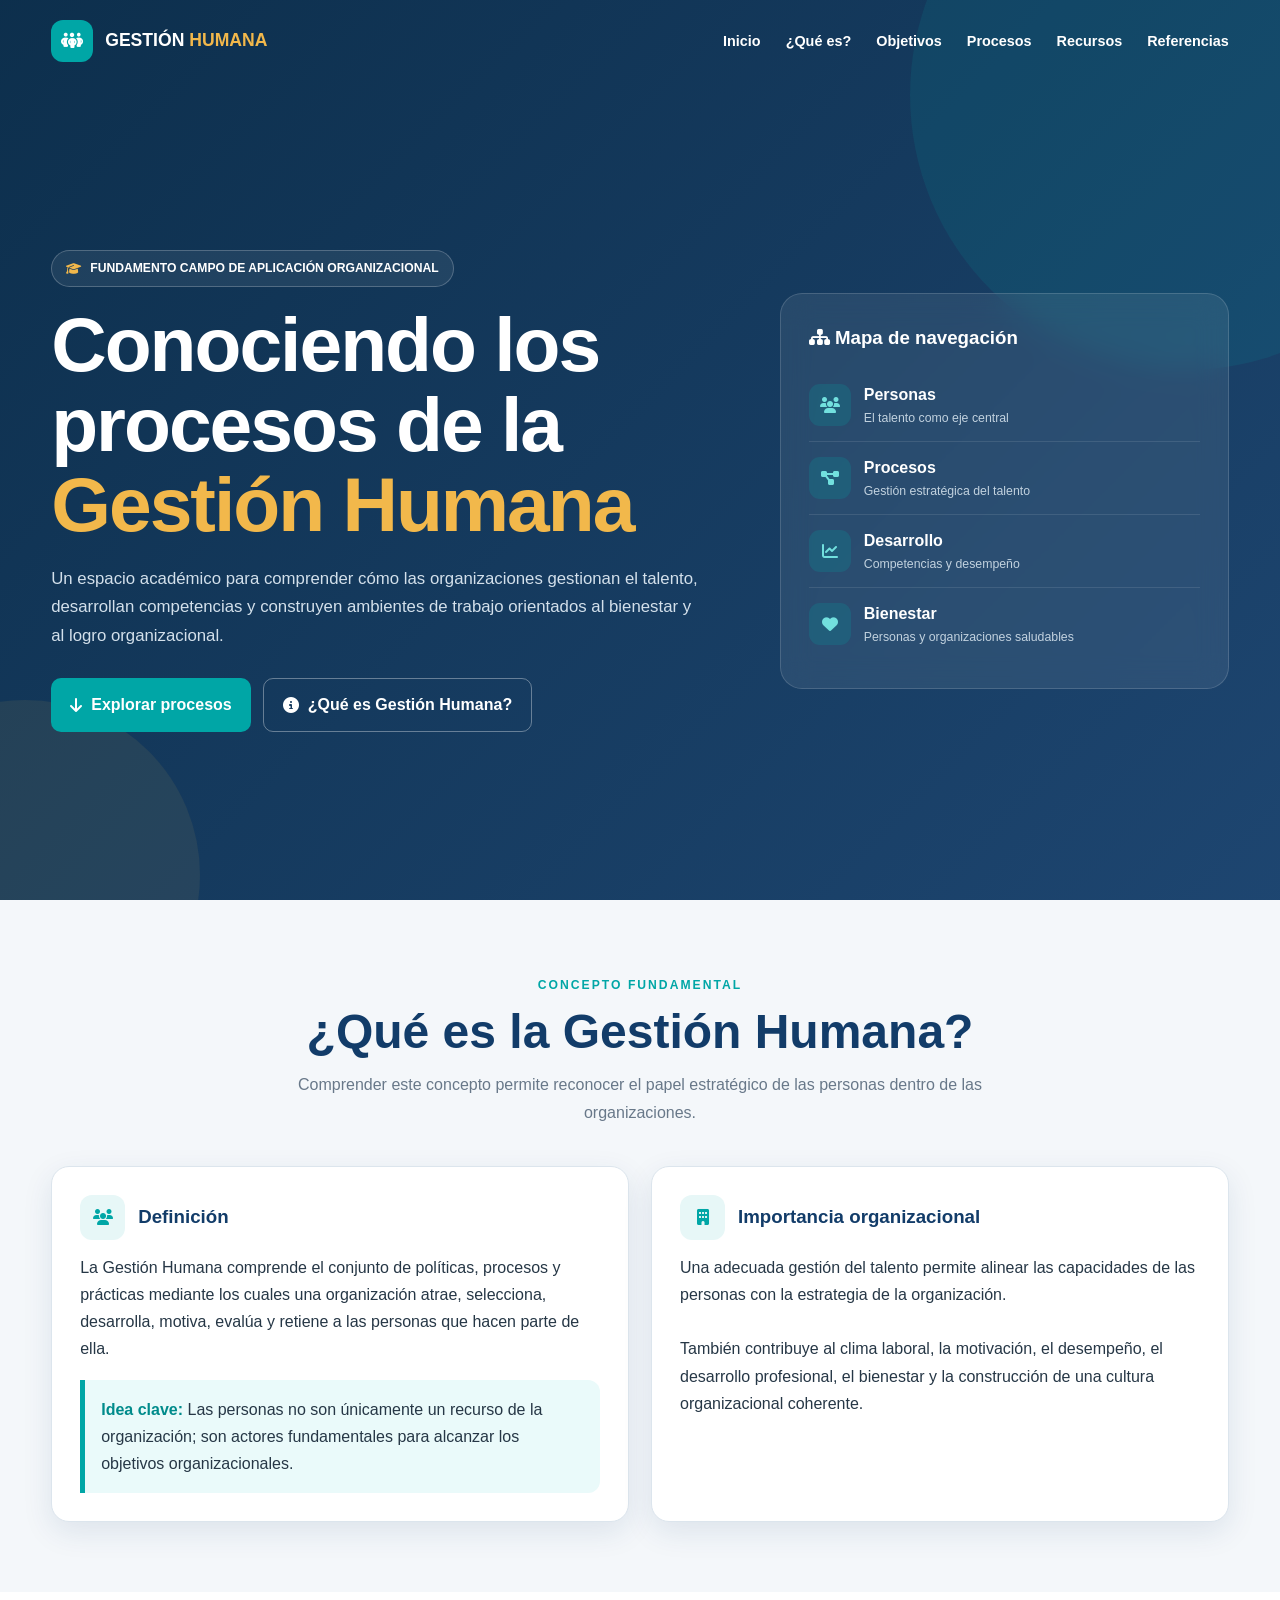
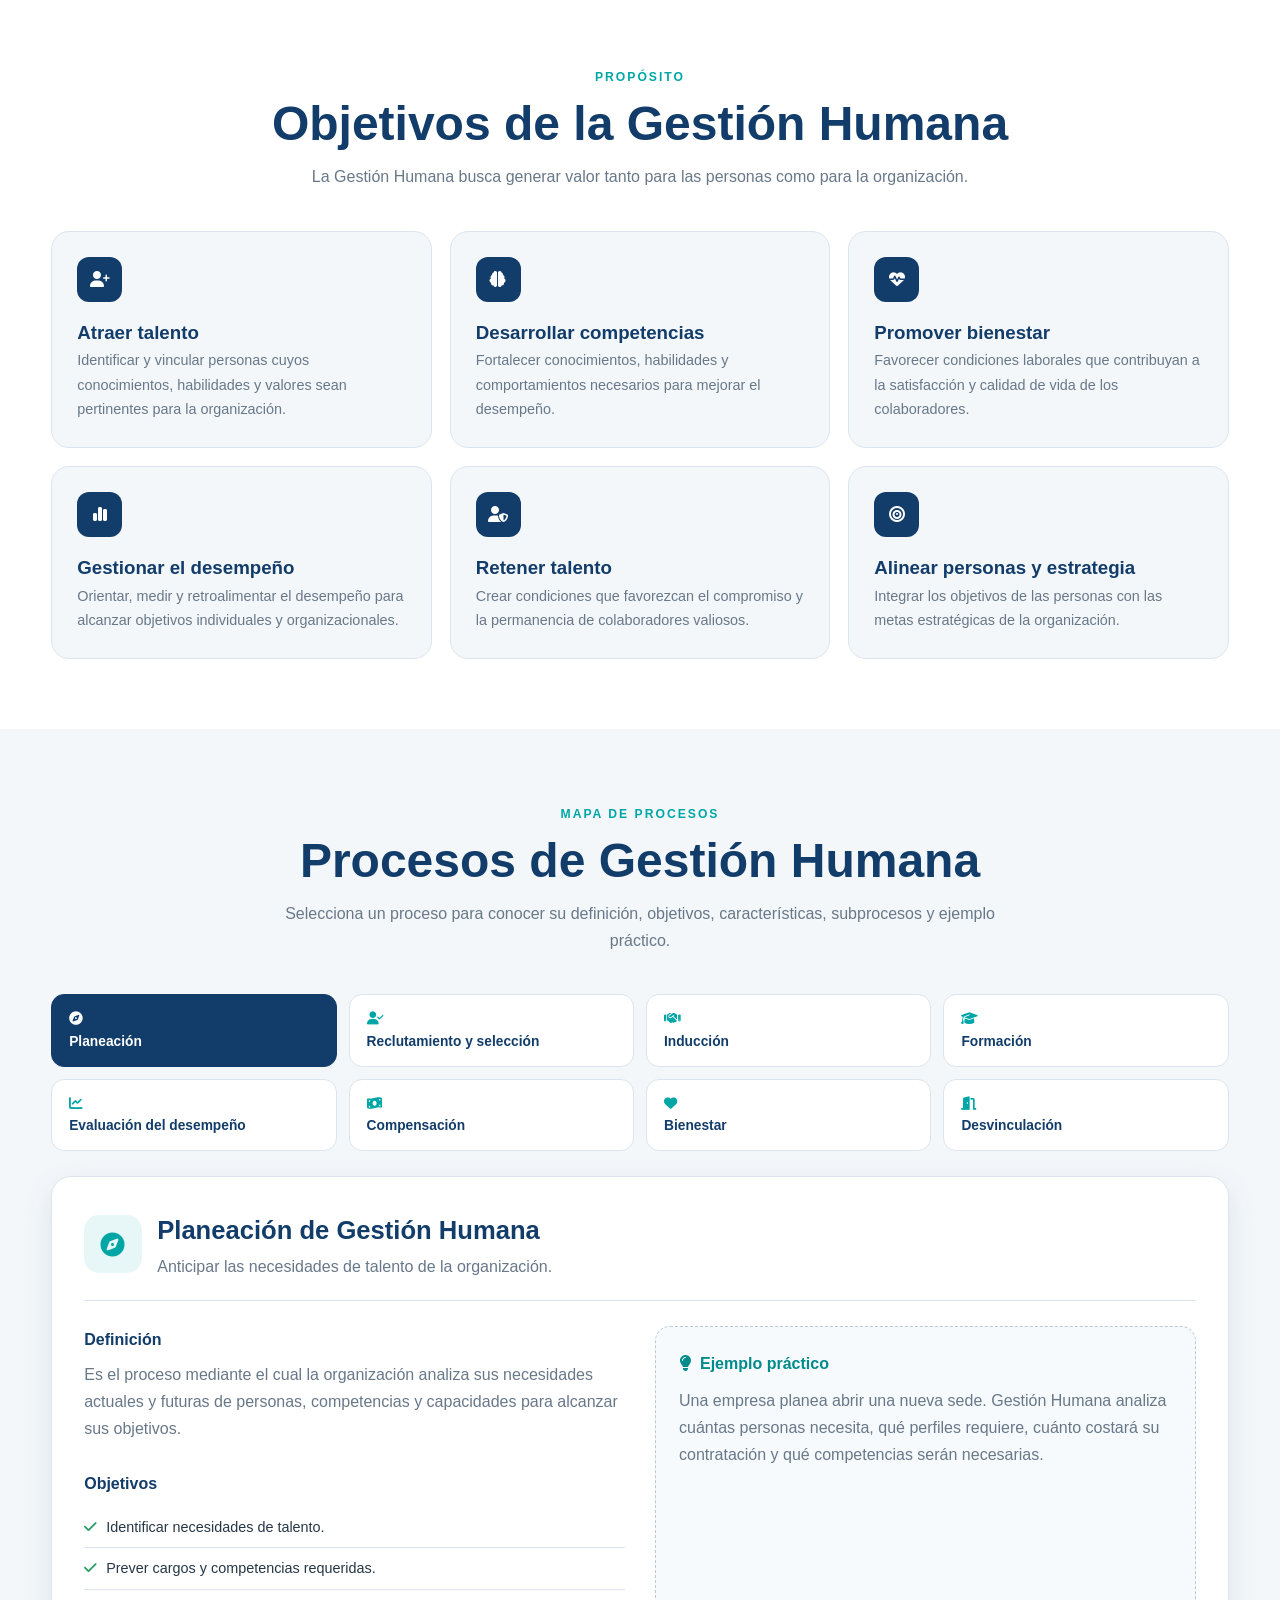
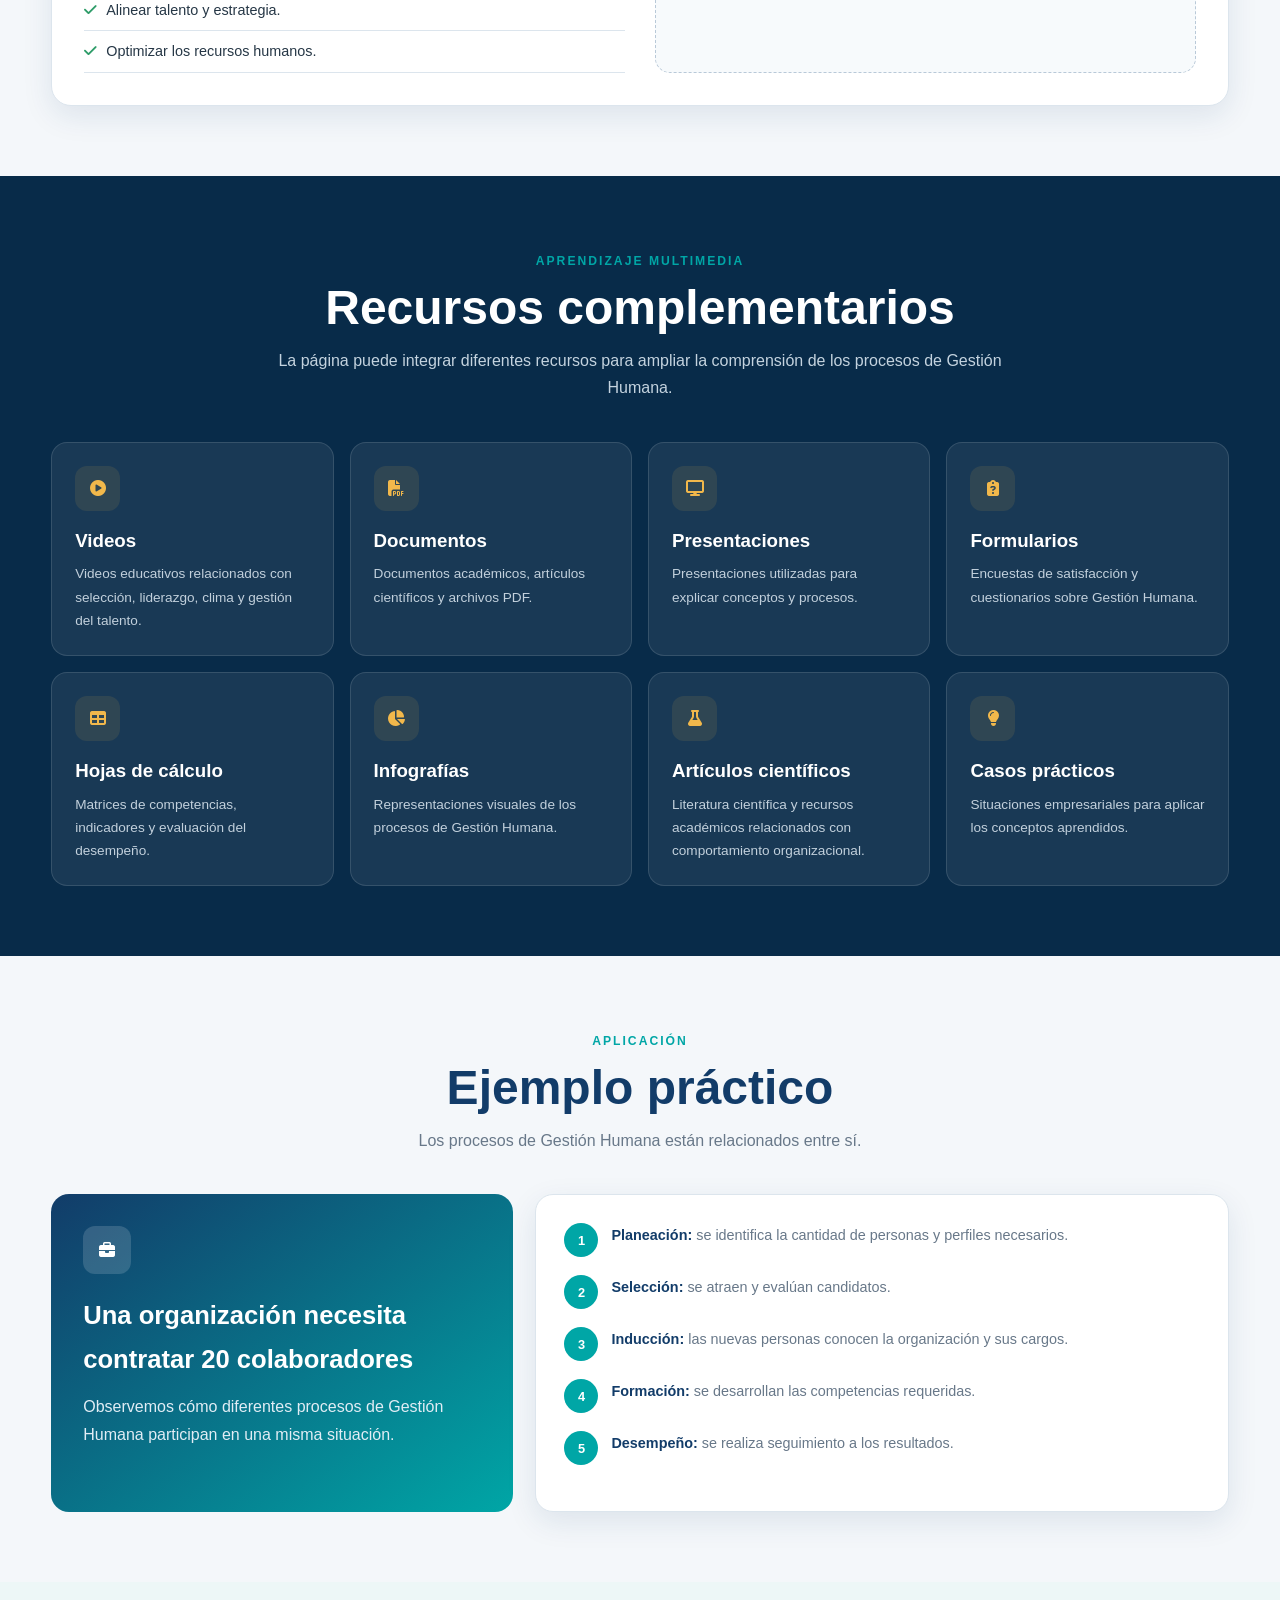
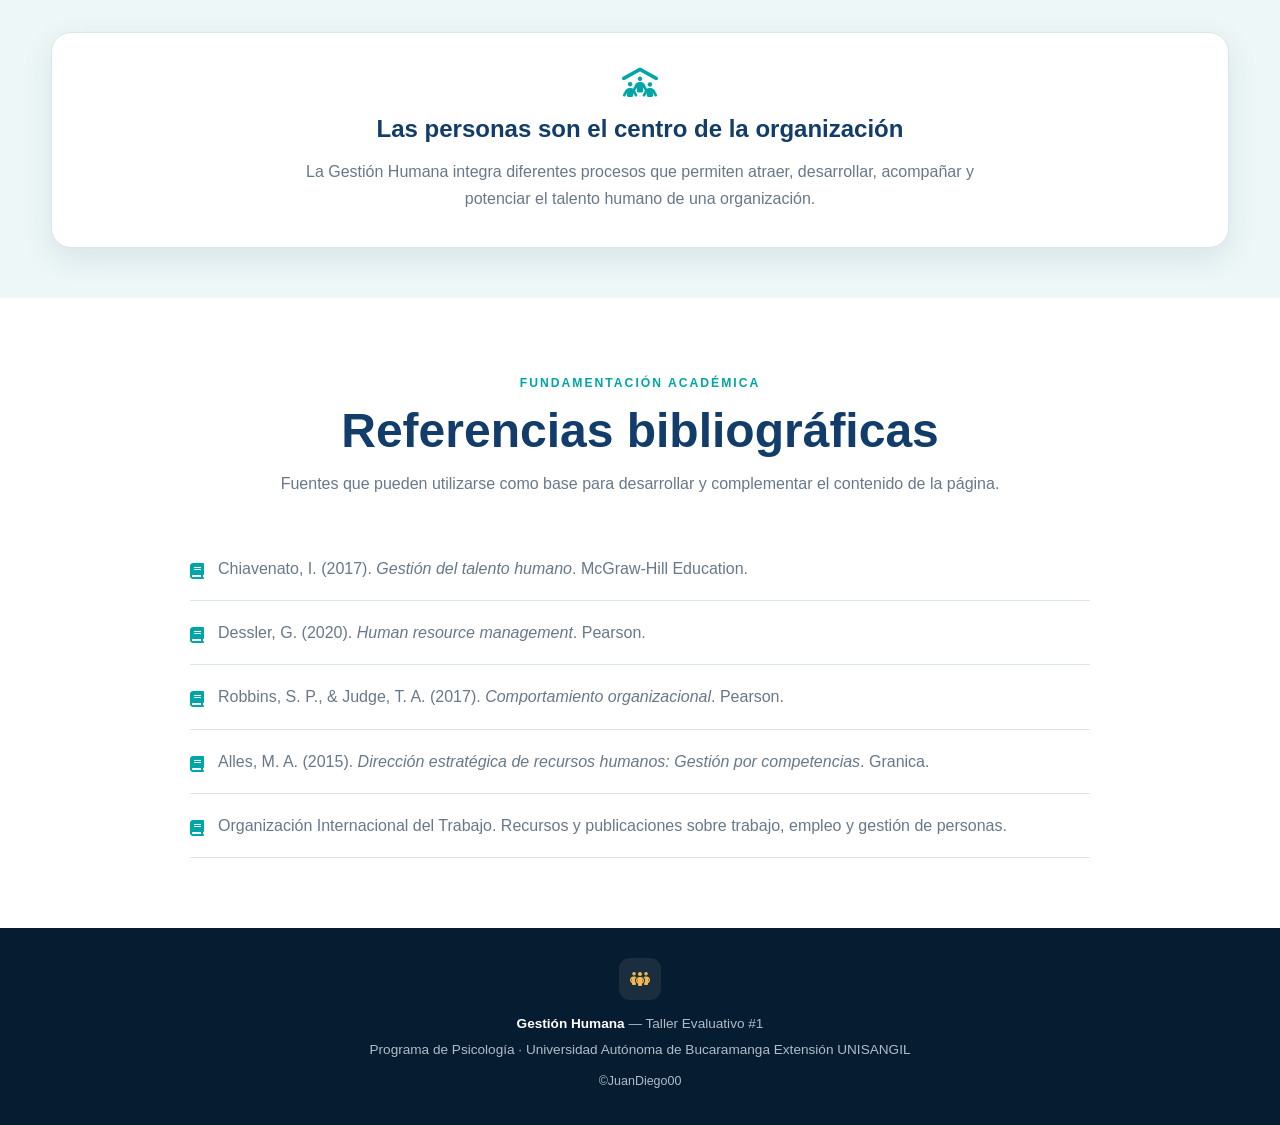
==== index.html @ 53c665c9 "Add files via upload" ====
<!DOCTYPE html>
<html lang="es">

<head>
    <meta charset="UTF-8">
    <meta name="viewport" content="width=device-width, initial-scale=1.0">
    <title>Gestión Humana | UNAB - UNISANGIL</title>

    <link rel="stylesheet"
        href="https://cdnjs.cloudflare.com/ajax/libs/font-awesome/6.5.2/css/all.min.css">

    <style>
        :root {
            --primary:#123c69;
            --primary-dark:#082b49;
            --secondary:#00a6a6;
            --secondary-dark:#008b8b;
            --accent:#f2b84b;
            --background:#f4f7fa;
            --white:#fff;
            --text:#263746;
            --text-light:#687889;
            --border:#dce5ed;
            --success:#2d9c68;
            --shadow:0 10px 30px rgba(18,60,105,.10);
            --radius:18px;
            --transition:all .3s ease;
        }

        * {
            margin:0;
            padding:0;
            box-sizing:border-box;
        }

        html {
            scroll-behavior:smooth;
        }

        body {
            font-family:Arial,Helvetica,sans-serif;
            background:var(--background);
            color:var(--text);
            line-height:1.7;
        }

        a {
            text-decoration:none;
        }

        button {
            font-family:inherit;
        }

        ::-webkit-scrollbar {
            width:9px;
        }

        ::-webkit-scrollbar-track {
            background:#edf1f5;
        }

        ::-webkit-scrollbar-thumb {
            background:var(--secondary);
            border-radius:20px;
        }

        header {
            min-height:100vh;
            background:linear-gradient(135deg,rgba(8,43,73,.98),rgba(18,60,105,.95));
            color:white;
            position:relative;
            overflow:hidden;
        }

        header::before {
            content:"";
            position:absolute;
            width:550px;
            height:550px;
            border-radius:50%;
            background:rgba(0,166,166,.12);
            right:-180px;
            top:-180px;
        }

        header::after {
            content:"";
            position:absolute;
            width:350px;
            height:350px;
            border-radius:50%;
            background:rgba(242,184,75,.08);
            left:-150px;
            bottom:-150px;
        }

        nav,
        .hero,
        .container {
            width:min(1180px,92%);
            margin:auto;
        }

        nav {
            padding:20px 0;
            display:flex;
            justify-content:space-between;
            align-items:center;
            position:relative;
            z-index:10;
        }

        .logo {
            display:flex;
            align-items:center;
            gap:12px;
            font-size:1.1rem;
            font-weight:800;
        }

        .logo-icon {
            width:42px;
            height:42px;
            border-radius:12px;
            background:var(--secondary);
            display:grid;
            place-items:center;
        }

        .logo span,
        .hero h1 span {
            color:var(--accent);
        }

        .nav-links {
            display:flex;
            gap:25px;
            list-style:none;
        }

        .nav-links a {
            color:white;
            font-size:.9rem;
            font-weight:600;
            transition:var(--transition);
        }

        .nav-links a:hover {
            color:var(--accent);
        }

        .hero {
            min-height:calc(100vh - 82px);
            display:grid;
            grid-template-columns:1.2fr .8fr;
            gap:55px;
            align-items:center;
            position:relative;
            z-index:5;
        }

        .tag {
            display:inline-flex;
            align-items:center;
            gap:9px;
            padding:7px 14px;
            border:1px solid rgba(255,255,255,.22);
            background:rgba(255,255,255,.07);
            border-radius:30px;
            font-size:.76rem;
            font-weight:600;
            margin-bottom:18px;
        }

        .tag i {
            color:var(--accent);
        }

        .hero h1 {
            font-size:clamp(2.7rem,6vw,5rem);
            line-height:1.04;
            margin-bottom:20px;
            letter-spacing:-2px;
        }

        .hero p {
            max-width:650px;
            color:#d3e0eb;
            font-size:1.05rem;
            margin-bottom:28px;
        }

        .hero-buttons {
            display:flex;
            gap:12px;
            flex-wrap:wrap;
        }

        .btn {
            display:inline-flex;
            align-items:center;
            gap:9px;
            padding:12px 19px;
            border-radius:10px;
            font-weight:700;
            transition:var(--transition);
        }

        .btn-primary {
            color:white;
            background:var(--secondary);
        }

        .btn-primary:hover {
            background:var(--secondary-dark);
            transform:translateY(-3px);
        }

        .btn-outline {
            color:white;
            border:1px solid rgba(255,255,255,.35);
        }

        .btn-outline:hover {
            background:white;
            color:var(--primary);
        }

        .hero-card {
            padding:28px;
            border-radius:22px;
            background:rgba(255,255,255,.08);
            border:1px solid rgba(255,255,255,.15);
            backdrop-filter:blur(15px);
        }

        .hero-card h3 {
            margin-bottom:15px;
        }

        .mini-process {
            display:flex;
            align-items:center;
            gap:13px;
            padding:12px 0;
            border-bottom:1px solid rgba(255,255,255,.1);
        }

        .mini-process:last-child {
            border-bottom:none;
        }

        .mini-icon {
            width:42px;
            height:42px;
            border-radius:11px;
            background:rgba(0,166,166,.2);
            display:grid;
            place-items:center;
            color:#72e0de;
        }

        .mini-process strong,
        .mini-process small {
            display:block;
        }

        .mini-process small {
            color:#c2d2df;
            font-size:.77rem;
        }

        section {
            padding:70px 0;
        }

        .section-title {
            max-width:760px;
            text-align:center;
            margin:0 auto 40px;
        }

        .section-title span {
            color:var(--secondary);
            font-size:.76rem;
            font-weight:800;
            letter-spacing:2px;
            text-transform:uppercase;
        }

        .section-title h2 {
            color:var(--primary);
            font-size:clamp(2rem,4vw,3rem);
            line-height:1.15;
            margin:7px 0 12px;
        }

        .section-title p {
            color:var(--text-light);
        }

        .about-grid {
            display:grid;
            grid-template-columns:1fr 1fr;
            gap:22px;
        }

        .info-card,
        .process-content,
        .case-content,
        .cta-box {
            background:var(--white);
            border:1px solid var(--border);
            box-shadow:var(--shadow);
        }

        .info-card {
            border-radius:var(--radius);
            padding:28px;
        }

        .card-heading {
            display:flex;
            align-items:center;
            gap:13px;
            margin-bottom:14px;
        }

        .card-icon,
        .big-icon {
            background:#e7f7f7;
            color:var(--secondary);
            display:grid;
            place-items:center;
        }

        .card-icon {
            width:45px;
            height:45px;
            border-radius:12px;
        }

        .info-card h3,
        .objective-card h3 {
            color:var(--primary);
        }

        .highlight {
            margin-top:17px;
            padding:16px;
            border-left:5px solid var(--secondary);
            background:#eafafa;
            border-radius:0 12px 12px 0;
        }

        .highlight strong {
            color:var(--secondary-dark);
        }

        .objectives,
        .references {
            background:white;
        }

        .objective-grid {
            display:grid;
            grid-template-columns:repeat(3,1fr);
            gap:18px;
        }

        .objective-card {
            background:var(--background);
            border:1px solid var(--border);
            border-radius:var(--radius);
            padding:25px;
            transition:var(--transition);
        }

        .objective-card:hover {
            transform:translateY(-5px);
            box-shadow:var(--shadow);
        }

        .number {
            width:45px;
            height:45px;
            border-radius:12px;
            background:var(--primary);
            color:white;
            display:grid;
            place-items:center;
            margin-bottom:15px;
        }

        .objective-card p {
            color:var(--text-light);
            font-size:.9rem;
        }

        .process-menu {
            display:grid;
            grid-template-columns:repeat(4,1fr);
            gap:12px;
            margin-bottom:25px;
        }

        .process-btn {
            border:1px solid var(--border);
            background:white;
            padding:17px;
            border-radius:13px;
            cursor:pointer;
            text-align:left;
            color:var(--text);
            transition:var(--transition);
        }

        .process-btn i {
            display:block;
            color:var(--secondary);
            margin-bottom:8px;
        }

        .process-btn strong {
            color:var(--primary);
            font-size:.86rem;
        }

        .process-btn:hover,
        .process-btn.active {
            background:var(--primary);
            border-color:var(--primary);
            color:white;
        }

        .process-btn:hover i,
        .process-btn:hover strong,
        .process-btn.active i,
        .process-btn.active strong {
            color:white;
        }

        .process-content {
            display:none;
            border-radius:20px;
            padding:32px;
            animation:fadeIn .4s ease;
        }

        .process-content.active {
            display:block;
        }

        @keyframes fadeIn {
            from {
                opacity:0;
                transform:translateY(8px);
            }

            to {
                opacity:1;
                transform:translateY(0);
            }
        }

        .process-header {
            display:flex;
            align-items:center;
            gap:15px;
            margin-bottom:25px;
            padding-bottom:20px;
            border-bottom:1px solid var(--border);
        }

        .big-icon {
            width:58px;
            height:58px;
            border-radius:15px;
            font-size:1.5rem;
        }

        .process-header h3 {
            color:var(--primary);
            font-size:1.6rem;
        }

        .process-header p,
        .process-column p,
        .example p {
            color:var(--text-light);
        }

        .process-layout {
            display:grid;
            grid-template-columns:1fr 1fr;
            gap:30px;
        }

        .process-column h4 {
            color:var(--primary);
            margin-bottom:8px;
        }

        .subprocess-list {
            list-style:none;
            margin-top:10px;
        }

        .subprocess-list li {
            padding:8px 0;
            border-bottom:1px solid var(--border);
            font-size:.9rem;
        }

        .subprocess-list li::before {
            content:"\f00c";
            font-family:"Font Awesome 6 Free";
            font-weight:900;
            color:var(--success);
            margin-right:9px;
        }

        .example {
            background:#f7fafc;
            border:1px dashed #b9c9d8;
            border-radius:15px;
            padding:23px;
        }

        .example-title {
            display:flex;
            align-items:center;
            gap:9px;
            color:var(--secondary-dark);
            font-weight:800;
            margin-bottom:10px;
        }

        .resources {
            background:var(--primary-dark);
        }

        .resources .section-title h2 {
            color:white;
        }

        .resources .section-title p {
            color:#c4d3df;
        }

        .resource-grid {
            display:grid;
            grid-template-columns:repeat(4,1fr);
            gap:16px;
        }

        .resource-card {
            padding:23px;
            border-radius:16px;
            background:rgba(255,255,255,.07);
            border:1px solid rgba(255,255,255,.12);
            transition:var(--transition);
        }

        .resource-card:hover {
            background:rgba(255,255,255,.12);
            transform:translateY(-4px);
        }

        .resource-icon {
            width:45px;
            height:45px;
            border-radius:12px;
            background:rgba(242,184,75,.1);
            color:var(--accent);
            display:grid;
            place-items:center;
            margin-bottom:14px;
        }

        .resource-card h3 {
            color:white;
            margin-bottom:6px;
        }

        .resource-card p {
            color:#c2d0dc;
            font-size:.85rem;
        }

        .case {
            display:grid;
            grid-template-columns:.8fr 1.2fr;
            gap:22px;
        }

        .case-title {
            padding:32px;
            color:white;
            border-radius:18px;
            background:linear-gradient(145deg,var(--primary),var(--secondary));
        }

        .case-title .case-icon {
            width:48px;
            height:48px;
            border-radius:12px;
            background:rgba(255,255,255,.15);
            display:grid;
            place-items:center;
            margin-bottom:20px;
        }

        .case-title h3 {
            font-size:1.6rem;
            margin-bottom:12px;
        }

        .case-title p {
            color:#e1edf5;
        }

        .case-content {
            border-radius:18px;
            padding:28px;
        }

        .case-step {
            display:flex;
            gap:13px;
            margin-bottom:18px;
        }

        .case-step span {
            width:34px;
            min-width:34px;
            height:34px;
            border-radius:50%;
            background:var(--secondary);
            color:white;
            display:grid;
            place-items:center;
            font-weight:800;
            font-size:.8rem;
        }

        .case-step p {
            color:var(--text-light);
            font-size:.9rem;
        }

        .case-step strong {
            color:var(--primary);
        }

        .cta {
            padding:50px 0;
            background:#edf7f7;
        }

        .cta-box {
            border-radius:20px;
            padding:35px;
            text-align:center;
        }

        .cta-box i {
            font-size:1.8rem;
            color:var(--secondary);
            margin-bottom:12px;
        }

        .cta-box h2 {
            color:var(--primary);
            margin-bottom:8px;
        }

        .cta-box p {
            max-width:700px;
            margin:auto;
            color:var(--text-light);
        }

        .reference-list {
            max-width:900px;
            margin:auto;
        }

        .reference {
            padding:18px 0 18px 28px;
            border-bottom:1px solid var(--border);
            color:var(--text-light);
            position:relative;
        }

        .reference::before {
            content:"\f02d";
            font-family:"Font Awesome 6 Free";
            font-weight:900;
            position:absolute;
            left:0;
            top:21px;
            color:var(--secondary);
        }

        footer {
            background:#061c30;
            color:#aebdca;
            text-align:center;
            padding:30px 20px;
        }

        footer strong {
            color:white;
        }

        .footer-icon {
            width:42px;
            height:42px;
            display:grid;
            place-items:center;
            margin:0 auto 12px;
            background:rgba(255,255,255,.08);
            color:var(--accent);
            border-radius:11px;
        }

        footer p {
            font-size:.85rem;
            margin:3px 0;
        }

        .back-top {
            position:fixed;
            right:20px;
            bottom:20px;
            width:43px;
            height:43px;
            border:0;
            border-radius:11px;
            background:var(--primary);
            color:white;
            display:grid;
            place-items:center;
            cursor:pointer;
            box-shadow:0 8px 20px rgba(0,0,0,.18);
            opacity:0;
            visibility:hidden;
            transition:var(--transition);
            z-index:100;
        }

        .back-top.show {
            opacity:1;
            visibility:visible;
        }

        .back-top:hover {
            background:var(--secondary);
        }

        @media (max-width:1000px) {
            .hero {
                grid-template-columns:1fr;
                padding:50px 0 70px;
            }

            .objective-grid {
                grid-template-columns:repeat(2,1fr);
            }

            .process-menu,
            .resource-grid {
                grid-template-columns:repeat(2,1fr);
            }

            .case {
                grid-template-columns:1fr;
            }
        }

        @media (max-width:650px) {
            section {
                padding:55px 0;
            }

            .nav-links {
                display:none;
            }

            .hero h1 {
                font-size:2.6rem;
            }

            .about-grid,
            .objective-grid,
            .process-menu,
            .resource-grid,
            .process-layout {
                grid-template-columns:1fr;
            }

            .process-content {
                padding:23px;
            }

            .case-title,
            .case-content {
                padding:25px;
            }
        }
    </style>
</head>

<body>

<header id="inicio">

    <nav>
        <div class="logo">
            <div class="logo-icon">
                <i class="fa-solid fa-people-group"></i>
            </div>

            <div>GESTIÓN <span>HUMANA</span></div>
        </div>

        <ul class="nav-links">
            <li><a href="#inicio">Inicio</a></li>
            <li><a href="#que-es">¿Qué es?</a></li>
            <li><a href="#objetivos">Objetivos</a></li>
            <li><a href="#procesos">Procesos</a></li>
            <li><a href="#recursos">Recursos</a></li>
            <li><a href="#referencias">Referencias</a></li>
        </ul>
    </nav>

    <div class="hero">

        <div>
            <div class="tag">
                <i class="fa-solid fa-graduation-cap"></i>
                FUNDAMENTO CAMPO DE APLICACIÓN ORGANIZACIONAL
            </div>

            <h1>
                Conociendo los procesos de la
                <span>Gestión Humana</span>
            </h1>

            <p>
                Un espacio académico para comprender cómo las organizaciones
                gestionan el talento, desarrollan competencias y construyen
                ambientes de trabajo orientados al bienestar y al logro
                organizacional.
            </p>

            <div class="hero-buttons">
                <a href="#procesos" class="btn btn-primary">
                    <i class="fa-solid fa-arrow-down"></i>
                    Explorar procesos
                </a>

                <a href="#que-es" class="btn btn-outline">
                    <i class="fa-solid fa-circle-info"></i>
                    ¿Qué es Gestión Humana?
                </a>
            </div>
        </div>

        <div class="hero-card">

            <h3>
                <i class="fa-solid fa-sitemap"></i>
                Mapa de navegación
            </h3>

            <div class="mini-process">
                <div class="mini-icon">
                    <i class="fa-solid fa-users"></i>
                </div>

                <div>
                    <strong>Personas</strong>
                    <small>El talento como eje central</small>
                </div>
            </div>

            <div class="mini-process">
                <div class="mini-icon">
                    <i class="fa-solid fa-diagram-project"></i>
                </div>

                <div>
                    <strong>Procesos</strong>
                    <small>Gestión estratégica del talento</small>
                </div>
            </div>

            <div class="mini-process">
                <div class="mini-icon">
                    <i class="fa-solid fa-chart-line"></i>
                </div>

                <div>
                    <strong>Desarrollo</strong>
                    <small>Competencias y desempeño</small>
                </div>
            </div>

            <div class="mini-process">
                <div class="mini-icon">
                    <i class="fa-solid fa-heart"></i>
                </div>

                <div>
                    <strong>Bienestar</strong>
                    <small>Personas y organizaciones saludables</small>
                </div>
            </div>

        </div>
    </div>
</header>

<section id="que-es">

    <div class="container">

        <div class="section-title">
            <span>Concepto fundamental</span>

            <h2>¿Qué es la Gestión Humana?</h2>

            <p>
                Comprender este concepto permite reconocer el papel estratégico
                de las personas dentro de las organizaciones.
            </p>
        </div>

        <div class="about-grid">

            <article class="info-card">

                <div class="card-heading">
                    <div class="card-icon">
                        <i class="fa-solid fa-users"></i>
                    </div>

                    <h3>Definición</h3>
                </div>

                <p>
                    La Gestión Humana comprende el conjunto de políticas,
                    procesos y prácticas mediante los cuales una organización
                    atrae, selecciona, desarrolla, motiva, evalúa y retiene
                    a las personas que hacen parte de ella.
                </p>

                <div class="highlight">
                    <strong>Idea clave:</strong>
                    Las personas no son únicamente un recurso de la
                    organización; son actores fundamentales para alcanzar
                    los objetivos organizacionales.
                </div>

            </article>

            <article class="info-card">

                <div class="card-heading">
                    <div class="card-icon">
                        <i class="fa-solid fa-building"></i>
                    </div>

                    <h3>Importancia organizacional</h3>
                </div>

                <p>
                    Una adecuada gestión del talento permite alinear las
                    capacidades de las personas con la estrategia de la
                    organización.
                </p>

                <br>

                <p>
                    También contribuye al clima laboral, la motivación,
                    el desempeño, el desarrollo profesional, el bienestar
                    y la construcción de una cultura organizacional
                    coherente.
                </p>

            </article>

        </div>
    </div>
</section>

<section class="objectives" id="objetivos">

    <div class="container">

        <div class="section-title">
            <span>Propósito</span>

            <h2>Objetivos de la Gestión Humana</h2>

            <p>
                La Gestión Humana busca generar valor tanto para las personas
                como para la organización.
            </p>
        </div>

        <div class="objective-grid">

            <article class="objective-card">
                <div class="number">
                    <i class="fa-solid fa-user-plus"></i>
                </div>

                <h3>Atraer talento</h3>

                <p>
                    Identificar y vincular personas cuyos conocimientos,
                    habilidades y valores sean pertinentes para la organización.
                </p>
            </article>

            <article class="objective-card">
                <div class="number">
                    <i class="fa-solid fa-brain"></i>
                </div>

                <h3>Desarrollar competencias</h3>

                <p>
                    Fortalecer conocimientos, habilidades y comportamientos
                    necesarios para mejorar el desempeño.
                </p>
            </article>

            <article class="objective-card">
                <div class="number">
                    <i class="fa-solid fa-heart-pulse"></i>
                </div>

                <h3>Promover bienestar</h3>

                <p>
                    Favorecer condiciones laborales que contribuyan a la
                    satisfacción y calidad de vida de los colaboradores.
                </p>
            </article>

            <article class="objective-card">
                <div class="number">
                    <i class="fa-solid fa-chart-simple"></i>
                </div>

                <h3>Gestionar el desempeño</h3>

                <p>
                    Orientar, medir y retroalimentar el desempeño para alcanzar
                    objetivos individuales y organizacionales.
                </p>
            </article>

            <article class="objective-card">
                <div class="number">
                    <i class="fa-solid fa-user-shield"></i>
                </div>

                <h3>Retener talento</h3>

                <p>
                    Crear condiciones que favorezcan el compromiso y la
                    permanencia de colaboradores valiosos.
                </p>
            </article>

            <article class="objective-card">
                <div class="number">
                    <i class="fa-solid fa-bullseye"></i>
                </div>

                <h3>Alinear personas y estrategia</h3>

                <p>
                    Integrar los objetivos de las personas con las metas
                    estratégicas de la organización.
                </p>
            </article>

        </div>
    </div>
</section>

<section id="procesos">

    <div class="container">

        <div class="section-title">
            <span>Mapa de procesos</span>

            <h2>Procesos de Gestión Humana</h2>

            <p>
                Selecciona un proceso para conocer su definición,
                objetivos, características, subprocesos y ejemplo práctico.
            </p>
        </div>

        <div class="process-menu">

            <button class="process-btn active" onclick="showProcess('planeacion',this)">
                <i class="fa-solid fa-compass"></i>
                <strong>Planeación</strong>
            </button>

            <button class="process-btn" onclick="showProcess('seleccion',this)">
                <i class="fa-solid fa-user-check"></i>
                <strong>Reclutamiento y selección</strong>
            </button>

            <button class="process-btn" onclick="showProcess('induccion',this)">
                <i class="fa-solid fa-handshake"></i>
                <strong>Inducción</strong>
            </button>

            <button class="process-btn" onclick="showProcess('formacion',this)">
                <i class="fa-solid fa-graduation-cap"></i>
                <strong>Formación</strong>
            </button>

            <button class="process-btn" onclick="showProcess('desempeno',this)">
                <i class="fa-solid fa-chart-line"></i>
                <strong>Evaluación del desempeño</strong>
            </button>

            <button class="process-btn" onclick="showProcess('compensacion',this)">
                <i class="fa-solid fa-money-bill-wave"></i>
                <strong>Compensación</strong>
            </button>

            <button class="process-btn" onclick="showProcess('bienestar',this)">
                <i class="fa-solid fa-heart"></i>
                <strong>Bienestar</strong>
            </button>

            <button class="process-btn" onclick="showProcess('desvinculacion',this)">
                <i class="fa-solid fa-door-open"></i>
                <strong>Desvinculación</strong>
            </button>

        </div>

        <article class="process-content active" id="planeacion">

            <div class="process-header">

                <div class="big-icon">
                    <i class="fa-solid fa-compass"></i>
                </div>

                <div>
                    <h3>Planeación de Gestión Humana</h3>
                    <p>Anticipar las necesidades de talento de la organización.</p>
                </div>

            </div>

            <div class="process-layout">

                <div class="process-column">

                    <h4>Definición</h4>

                    <p>
                        Es el proceso mediante el cual la organización analiza
                        sus necesidades actuales y futuras de personas,
                        competencias y capacidades para alcanzar sus objetivos.
                    </p>

                    <br>

                    <h4>Objetivos</h4>

                    <ul class="subprocess-list">
                        <li>Identificar necesidades de talento.</li>
                        <li>Prever cargos y competencias requeridas.</li>
                        <li>Alinear talento y estrategia.</li>
                        <li>Optimizar los recursos humanos.</li>
                    </ul>

                </div>

                <div class="example">

                    <div class="example-title">
                        <i class="fa-solid fa-lightbulb"></i>
                        Ejemplo práctico
                    </div>

                    <p>
                        Una empresa planea abrir una nueva sede. Gestión Humana
                        analiza cuántas personas necesita, qué perfiles requiere,
                        cuánto costará su contratación y qué competencias serán
                        necesarias.
                    </p>

                </div>

            </div>
        </article>

        <article class="process-content" id="seleccion">

            <div class="process-header">
                <div class="big-icon">
                    <i class="fa-solid fa-user-check"></i>
                </div>

                <div>
                    <h3>Reclutamiento y selección</h3>
                    <p>Atraer y elegir candidatos adecuados para los cargos.</p>
                </div>
            </div>

            <div class="process-layout">

                <div class="process-column">

                    <h4>Definición</h4>

                    <p>
                        Comprende las actividades destinadas a atraer candidatos
                        y evaluar sus conocimientos, habilidades, experiencia y
                        competencias para determinar su ajuste al cargo.
                    </p>

                    <br>

                    <h4>Subprocesos</h4>

                    <ul class="subprocess-list">
                        <li>Análisis del cargo.</li>
                        <li>Perfilamiento.</li>
                        <li>Reclutamiento.</li>
                        <li>Preselección.</li>
                        <li>Entrevistas.</li>
                        <li>Pruebas de selección.</li>
                        <li>Decisión y contratación.</li>
                    </ul>

                </div>

                <div class="example">

                    <div class="example-title">
                        <i class="fa-solid fa-lightbulb"></i>
                        Ejemplo práctico
                    </div>

                    <p>
                        Para contratar un psicólogo organizacional, la empresa
                        publica una vacante, recibe hojas de vida, realiza
                        entrevistas por competencias y selecciona al candidato
                        que mejor se ajusta al perfil.
                    </p>

                </div>

            </div>
        </article>

        <article class="process-content" id="induccion">

            <div class="process-header">
                <div class="big-icon">
                    <i class="fa-solid fa-handshake"></i>
                </div>

                <div>
                    <h3>Inducción y onboarding</h3>
                    <p>Facilitar la adaptación de las nuevas personas.</p>
                </div>
            </div>

            <div class="process-layout">

                <div class="process-column">

                    <h4>Definición</h4>

                    <p>
                        Es el proceso de integración mediante el cual una persona
                        conoce la organización, su cargo, compañeros, normas,
                        cultura y responsabilidades.
                    </p>

                    <br>

                    <h4>Subprocesos</h4>

                    <ul class="subprocess-list">
                        <li>Bienvenida.</li>
                        <li>Presentación de la organización.</li>
                        <li>Socialización del cargo.</li>
                        <li>Entrenamiento inicial.</li>
                        <li>Acompañamiento.</li>
                    </ul>

                </div>

                <div class="example">

                    <div class="example-title">
                        <i class="fa-solid fa-lightbulb"></i>
                        Ejemplo práctico
                    </div>

                    <p>
                        Durante la primera semana de trabajo, el nuevo colaborador
                        recibe información sobre la misión, visión, políticas,
                        funciones, herramientas y equipo de trabajo.
                    </p>

                </div>

            </div>
        </article>

        <article class="process-content" id="formacion">

            <div class="process-header">
                <div class="big-icon">
                    <i class="fa-solid fa-graduation-cap"></i>
                </div>

                <div>
                    <h3>Formación y desarrollo</h3>
                    <p>Fortalecer el conocimiento y las competencias.</p>
                </div>
            </div>

            <div class="process-layout">

                <div class="process-column">

                    <h4>Definición</h4>

                    <p>
                        Incluye las acciones orientadas al aprendizaje,
                        actualización y desarrollo de competencias de los
                        colaboradores.
                    </p>

                    <br>

                    <h4>Subprocesos</h4>

                    <ul class="subprocess-list">
                        <li>Diagnóstico de necesidades.</li>
                        <li>Diseño de capacitación.</li>
                        <li>Ejecución de programas formativos.</li>
                        <li>Evaluación del aprendizaje.</li>
                        <li>Planes de desarrollo.</li>
                    </ul>

                </div>

                <div class="example">

                    <div class="example-title">
                        <i class="fa-solid fa-lightbulb"></i>
                        Ejemplo práctico
                    </div>

                    <p>
                        Una organización identifica dificultades en liderazgo
                        y desarrolla un programa de formación para fortalecer
                        comunicación, manejo de conflictos y liderazgo de equipos.
                    </p>

                </div>

            </div>
        </article>

        <article class="process-content" id="desempeno">

            <div class="process-header">
                <div class="big-icon">
                    <i class="fa-solid fa-chart-line"></i>
                </div>

                <div>
                    <h3>Evaluación del desempeño</h3>
                    <p>Analizar resultados y comportamientos laborales.</p>
                </div>
            </div>

            <div class="process-layout">

                <div class="process-column">

                    <h4>Definición</h4>

                    <p>
                        Es un proceso sistemático para valorar el cumplimiento
                        de objetivos, resultados y competencias de los
                        colaboradores.
                    </p>

                    <br>

                    <h4>Subprocesos</h4>

                    <ul class="subprocess-list">
                        <li>Definición de objetivos.</li>
                        <li>Establecimiento de indicadores.</li>
                        <li>Seguimiento.</li>
                        <li>Retroalimentación.</li>
                        <li>Planes de mejoramiento.</li>
                    </ul>

                </div>

                <div class="example">

                    <div class="example-title">
                        <i class="fa-solid fa-lightbulb"></i>
                        Ejemplo práctico
                    </div>

                    <p>
                        Un jefe realiza una evaluación semestral considerando
                        resultados, cumplimiento de metas, trabajo en equipo,
                        comunicación y competencias del colaborador.
                    </p>

                </div>

            </div>
        </article>

        <article class="process-content" id="compensacion">

            <div class="process-header">
                <div class="big-icon">
                    <i class="fa-solid fa-money-bill-wave"></i>
                </div>

                <div>
                    <h3>Compensación</h3>
                    <p>Gestionar la retribución y el reconocimiento.</p>
                </div>
            </div>

            <div class="process-layout">

                <div class="process-column">

                    <h4>Definición</h4>

                    <p>
                        Comprende las políticas y prácticas relacionadas con la
                        remuneración, beneficios y reconocimiento que recibe
                        una persona por su trabajo.
                    </p>

                    <br>

                    <h4>Subprocesos</h4>

                    <ul class="subprocess-list">
                        <li>Administración salarial.</li>
                        <li>Beneficios.</li>
                        <li>Incentivos.</li>
                        <li>Reconocimiento.</li>
                        <li>Equidad interna y externa.</li>
                    </ul>

                </div>

                <div class="example">

                    <div class="example-title">
                        <i class="fa-solid fa-lightbulb"></i>
                        Ejemplo práctico
                    </div>

                    <p>
                        Una organización establece bandas salariales según
                        responsabilidades, experiencia, formación y condiciones
                        del mercado.
                    </p>

                </div>

            </div>
        </article>

        <article class="process-content" id="bienestar">

            <div class="process-header">
                <div class="big-icon">
                    <i class="fa-solid fa-heart"></i>
                </div>

                <div>
                    <h3>Bienestar laboral</h3>
                    <p>Promover condiciones favorables para las personas.</p>
                </div>
            </div>

            <div class="process-layout">

                <div class="process-column">

                    <h4>Definición</h4>

                    <p>
                        Comprende estrategias destinadas a favorecer la calidad
                        de vida laboral, satisfacción, motivación, salud,
                        relaciones interpersonales y equilibrio entre vida
                        laboral y personal.
                    </p>

                    <br>

                    <h4>Subprocesos</h4>

                    <ul class="subprocess-list">
                        <li>Programas de bienestar.</li>
                        <li>Clima organizacional.</li>
                        <li>Calidad de vida laboral.</li>
                        <li>Actividades de integración.</li>
                        <li>Reconocimiento.</li>
                    </ul>

                </div>

                <div class="example">

                    <div class="example-title">
                        <i class="fa-solid fa-lightbulb"></i>
                        Ejemplo práctico
                    </div>

                    <p>
                        La empresa desarrolla actividades de integración,
                        pausas activas, reconocimiento y programas de apoyo
                        para fortalecer el bienestar de sus colaboradores.
                    </p>

                </div>

            </div>
        </article>

        <article class="process-content" id="desvinculacion">

            <div class="process-header">
                <div class="big-icon">
                    <i class="fa-solid fa-door-open"></i>
                </div>

                <div>
                    <h3>Desvinculación</h3>
                    <p>Gestionar adecuadamente la salida de colaboradores.</p>
                </div>
            </div>

            <div class="process-layout">

                <div class="process-column">

                    <h4>Definición</h4>

                    <p>
                        Es el conjunto de actividades asociadas a la finalización
                        de la relación laboral, procurando un proceso organizado,
                        respetuoso y coherente con la normativa.
                    </p>

                    <br>

                    <h4>Subprocesos</h4>

                    <ul class="subprocess-list">
                        <li>Comunicación de la desvinculación.</li>
                        <li>Entrega del cargo.</li>
                        <li>Documentación.</li>
                        <li>Entrevista de retiro.</li>
                        <li>Gestión del conocimiento.</li>
                    </ul>

                </div>

                <div class="example">

                    <div class="example-title">
                        <i class="fa-solid fa-lightbulb"></i>
                        Ejemplo práctico
                    </div>

                    <p>
                        Antes de finalizar la relación laboral, el colaborador
                        entrega información relevante de sus funciones y participa
                        en una entrevista de retiro que permite identificar
                        oportunidades de mejora.
                    </p>

                </div>

            </div>
        </article>

    </div>
</section>

<section class="resources" id="recursos">

    <div class="container">

        <div class="section-title">
            <span>Aprendizaje multimedia</span>

            <h2>Recursos complementarios</h2>

            <p>
                La página puede integrar diferentes recursos para ampliar
                la comprensión de los procesos de Gestión Humana.
            </p>
        </div>

        <div class="resource-grid">

            <article class="resource-card">
                <div class="resource-icon">
                    <i class="fa-solid fa-circle-play"></i>
                </div>
                <h3>Videos</h3>
                <p>
                    Videos educativos relacionados con selección,
                    liderazgo, clima y gestión del talento.
                </p>
            </article>

            <article class="resource-card">
                <div class="resource-icon">
                    <i class="fa-solid fa-file-pdf"></i>
                </div>
                <h3>Documentos</h3>
                <p>
                    Documentos académicos, artículos científicos
                    y archivos PDF.
                </p>
            </article>

            <article class="resource-card">
                <div class="resource-icon">
                    <i class="fa-solid fa-display"></i>
                </div>
                <h3>Presentaciones</h3>
                <p>
                    Presentaciones utilizadas para explicar
                    conceptos y procesos.
                </p>
            </article>

            <article class="resource-card">
                <div class="resource-icon">
                    <i class="fa-solid fa-clipboard-question"></i>
                </div>
                <h3>Formularios</h3>
                <p>
                    Encuestas de satisfacción y cuestionarios
                    sobre Gestión Humana.
                </p>
            </article>

            <article class="resource-card">
                <div class="resource-icon">
                    <i class="fa-solid fa-table"></i>
                </div>
                <h3>Hojas de cálculo</h3>
                <p>
                    Matrices de competencias, indicadores y
                    evaluación del desempeño.
                </p>
            </article>

            <article class="resource-card">
                <div class="resource-icon">
                    <i class="fa-solid fa-chart-pie"></i>
                </div>
                <h3>Infografías</h3>
                <p>
                    Representaciones visuales de los procesos
                    de Gestión Humana.
                </p>
            </article>

            <article class="resource-card">
                <div class="resource-icon">
                    <i class="fa-solid fa-flask"></i>
                </div>
                <h3>Artículos científicos</h3>
                <p>
                    Literatura científica y recursos académicos
                    relacionados con comportamiento organizacional.
                </p>
            </article>

            <article class="resource-card">
                <div class="resource-icon">
                    <i class="fa-solid fa-lightbulb"></i>
                </div>
                <h3>Casos prácticos</h3>
                <p>
                    Situaciones empresariales para aplicar
                    los conceptos aprendidos.
                </p>
            </article>

        </div>
    </div>
</section>

<section>

    <div class="container">

        <div class="section-title">
            <span>Aplicación</span>

            <h2>Ejemplo práctico</h2>

            <p>
                Los procesos de Gestión Humana están relacionados entre sí.
            </p>
        </div>

        <div class="case">

            <div class="case-title">

                <div class="case-icon">
                    <i class="fa-solid fa-briefcase"></i>
                </div>

                <h3>
                    Una organización necesita contratar 20 colaboradores
                </h3>

                <p>
                    Observemos cómo diferentes procesos de Gestión Humana
                    participan en una misma situación.
                </p>

            </div>

            <div class="case-content">

                <div class="case-step">
                    <span>1</span>
                    <p>
                        <strong>Planeación:</strong>
                        se identifica la cantidad de personas y perfiles necesarios.
                    </p>
                </div>

                <div class="case-step">
                    <span>2</span>
                    <p>
                        <strong>Selección:</strong>
                        se atraen y evalúan candidatos.
                    </p>
                </div>

                <div class="case-step">
                    <span>3</span>
                    <p>
                        <strong>Inducción:</strong>
                        las nuevas personas conocen la organización y sus cargos.
                    </p>
                </div>

                <div class="case-step">
                    <span>4</span>
                    <p>
                        <strong>Formación:</strong>
                        se desarrollan las competencias requeridas.
                    </p>
                </div>

                <div class="case-step">
                    <span>5</span>
                    <p>
                        <strong>Desempeño:</strong>
                        se realiza seguimiento a los resultados.
                    </p>
                </div>

            </div>
        </div>
    </div>
</section>

<section class="cta">

    <div class="container">

        <div class="cta-box">

            <i class="fa-solid fa-people-roof"></i>

            <h2>Las personas son el centro de la organización</h2>

            <p>
                La Gestión Humana integra diferentes procesos que permiten
                atraer, desarrollar, acompañar y potenciar el talento humano
                de una organización.
            </p>

        </div>
    </div>
</section>

<section class="references" id="referencias">

    <div class="container">

        <div class="section-title">
            <span>Fundamentación académica</span>

            <h2>Referencias bibliográficas</h2>

            <p>
                Fuentes que pueden utilizarse como base para desarrollar
                y complementar el contenido de la página.
            </p>
        </div>

        <div class="reference-list">

            <div class="reference">
                Chiavenato, I. (2017).
                <em>Gestión del talento humano</em>.
                McGraw-Hill Education.
            </div>

            <div class="reference">
                Dessler, G. (2020).
                <em>Human resource management</em>.
                Pearson.
            </div>

            <div class="reference">
                Robbins, S. P., & Judge, T. A. (2017).
                <em>Comportamiento organizacional</em>.
                Pearson.
            </div>

            <div class="reference">
                Alles, M. A. (2015).
                <em>Dirección estratégica de recursos humanos:
                Gestión por competencias</em>.
                Granica.
            </div>

            <div class="reference">
                Organización Internacional del Trabajo.
                Recursos y publicaciones sobre trabajo,
                empleo y gestión de personas.
            </div>

        </div>
    </div>
</section>

<footer>

    <div class="footer-icon">
        <i class="fa-solid fa-people-group"></i>
    </div>

    <p>
        <strong>Gestión Humana</strong> — Taller Evaluativo #1
    </p>

    <p>
        Programa de Psicología · Universidad Autónoma de Bucaramanga
        Extensión UNISANGIL
    </p>

    <p style="margin-top:10px;font-size:.78rem;">
        &copy;JuanDiego00
    </p>

</footer>

<button class="back-top" id="backTop"
    onclick="window.scrollTo({top:0,behavior:'smooth'})"
    aria-label="Volver arriba">

    <i class="fa-solid fa-arrow-up"></i>

</button>

<script>

function showProcess(processId, button) {

    document.querySelectorAll(".process-content")
        .forEach(content => content.classList.remove("active"));

    document.querySelectorAll(".process-btn")
        .forEach(btn => btn.classList.remove("active"));

    const selected = document.getElementById(processId);

    if (selected) {
        selected.classList.add("active");
    }

    button.classList.add("active");

    setTimeout(() => {
        document.getElementById("procesos")
            .scrollIntoView({
                behavior:"smooth",
                block:"start"
            });
    },50);
}

const backTop = document.getElementById("backTop");

window.addEventListener("scroll", () => {

    if (window.scrollY > 500) {
        backTop.classList.add("show");
    } else {
        backTop.classList.remove("show");
    }

});

</script>

</body>
</html>
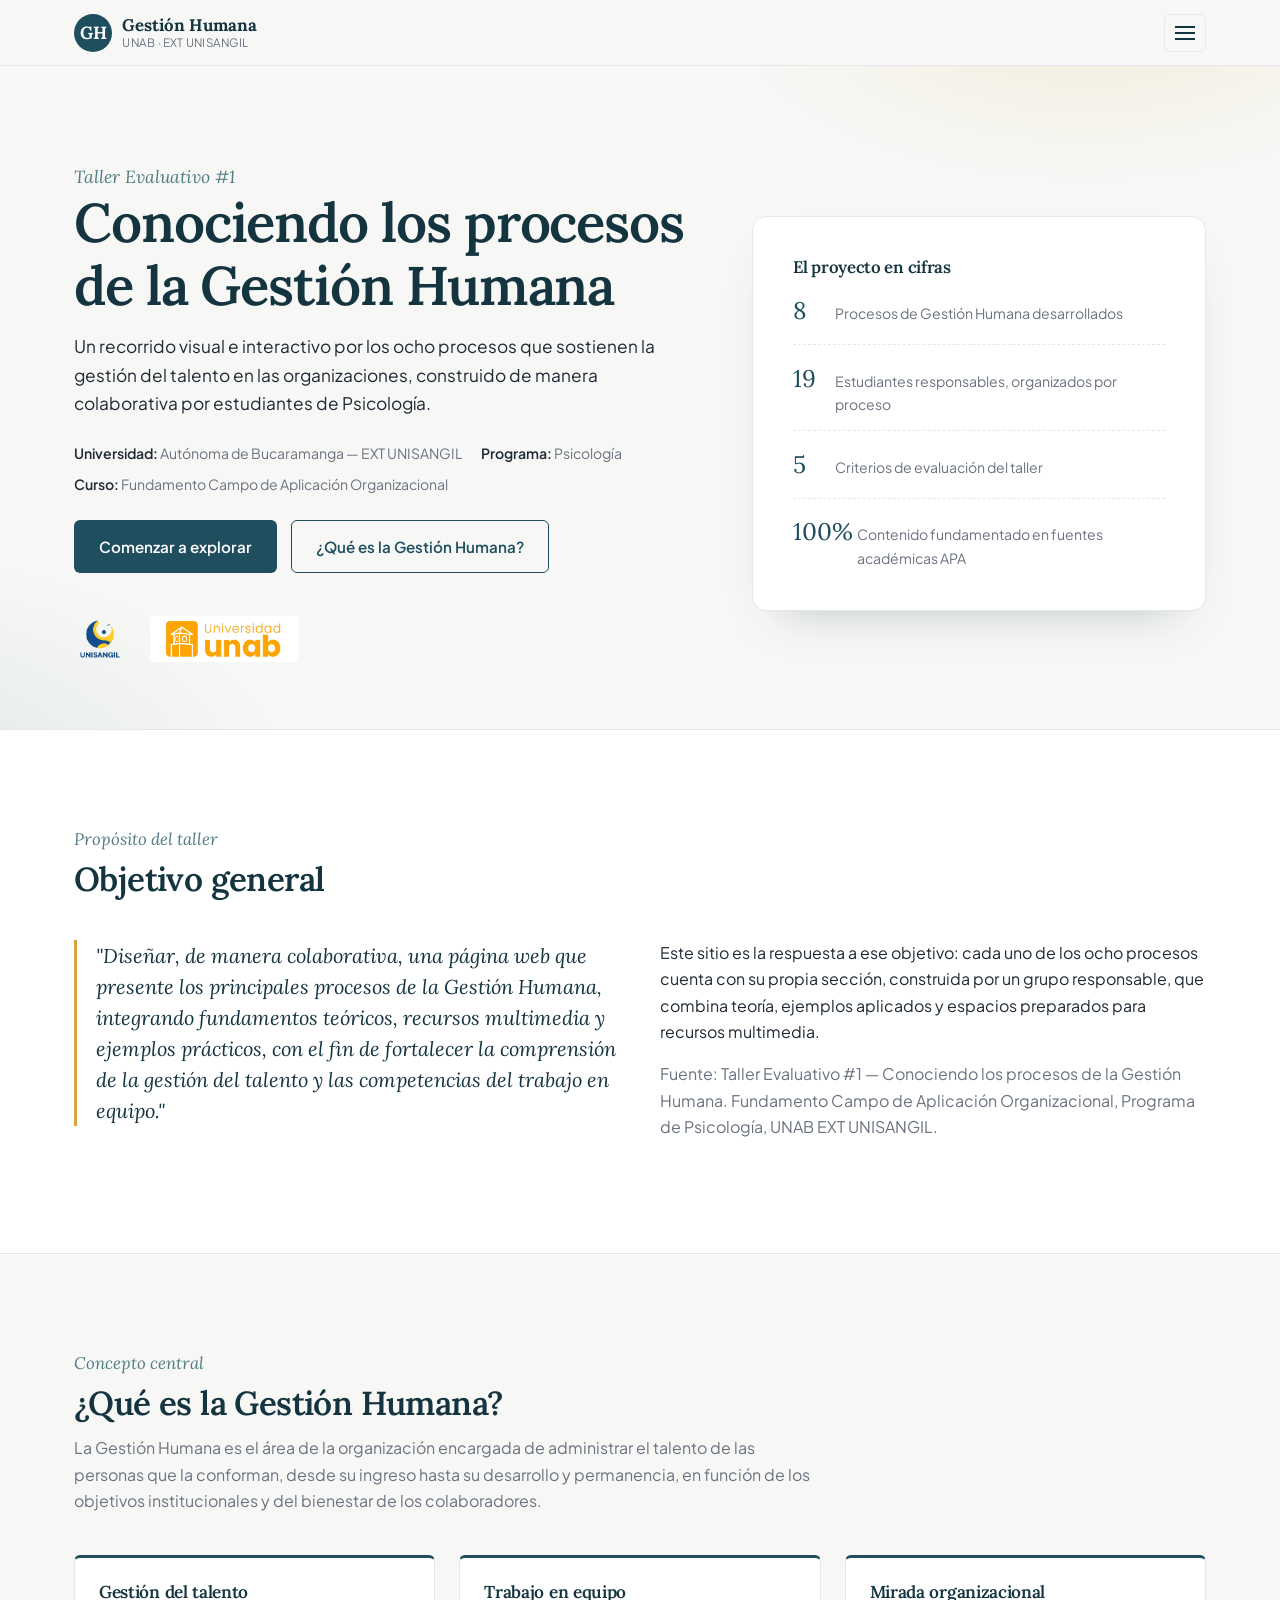
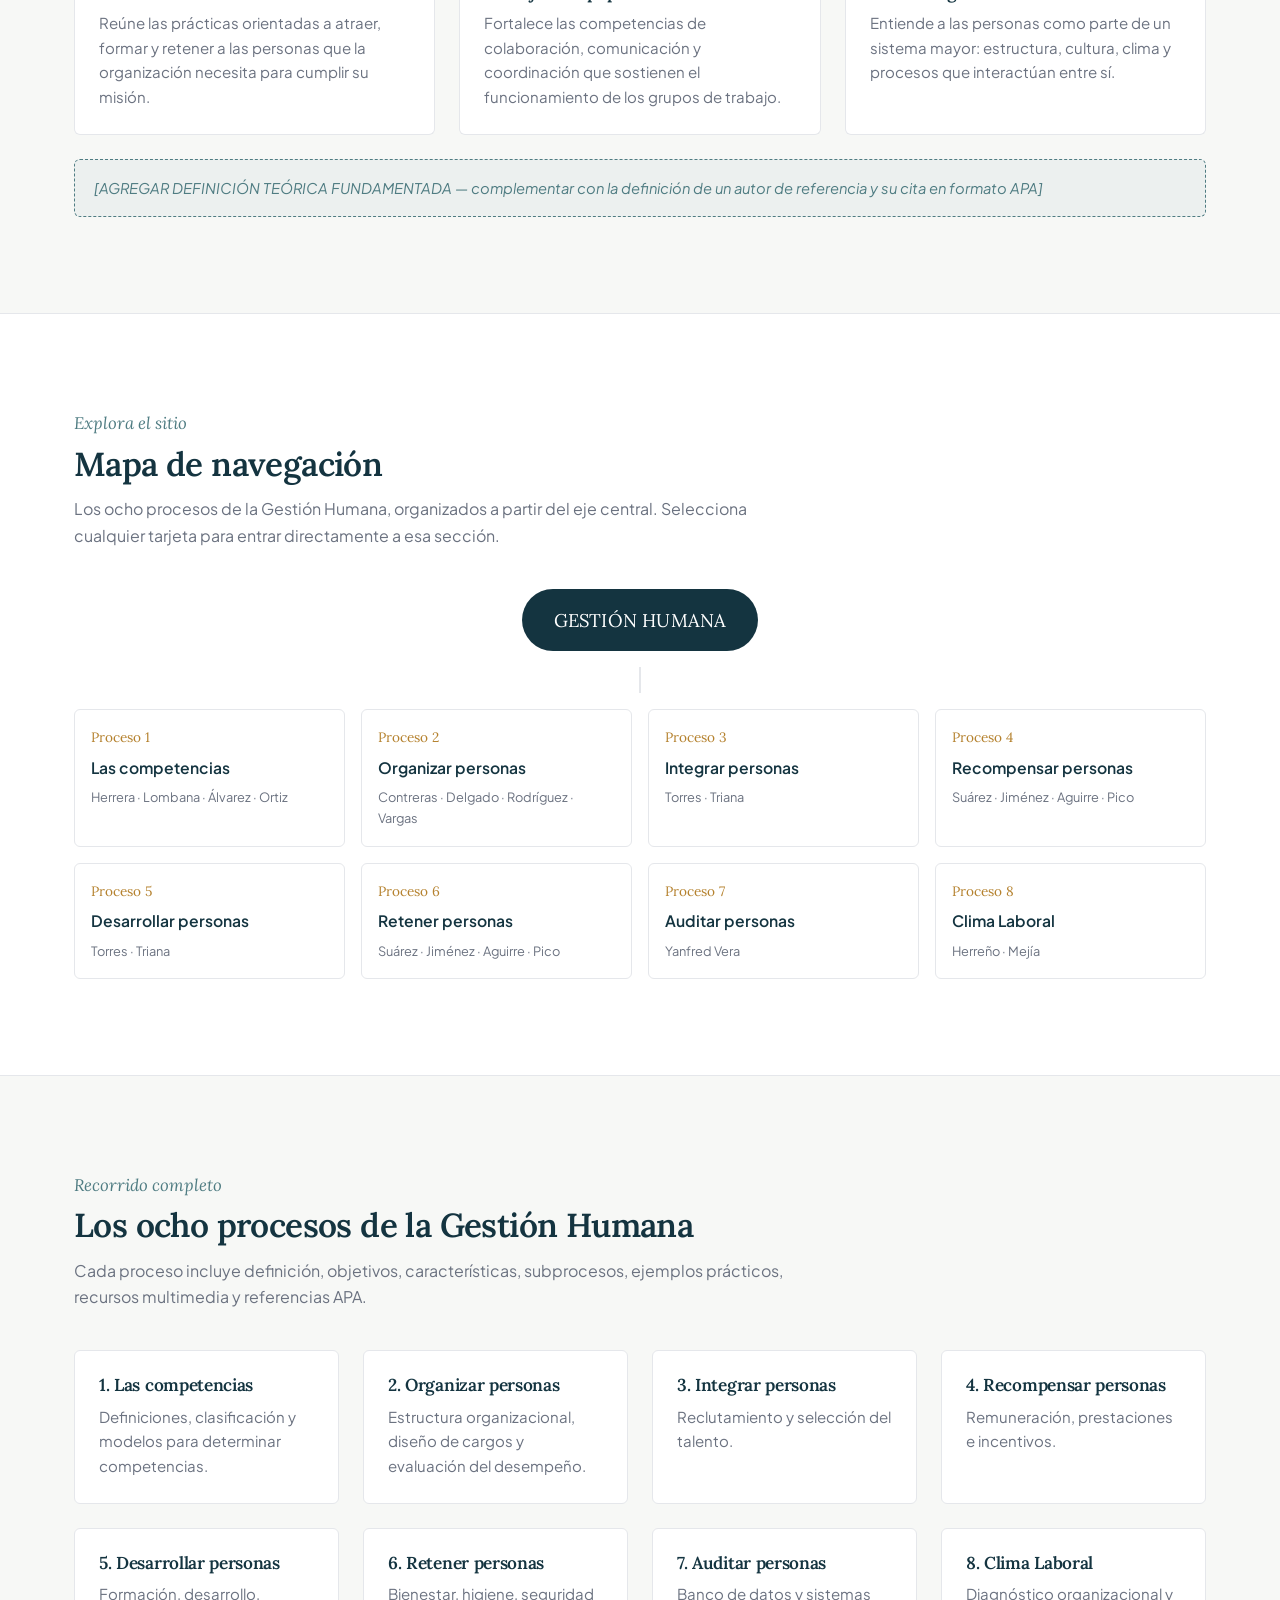
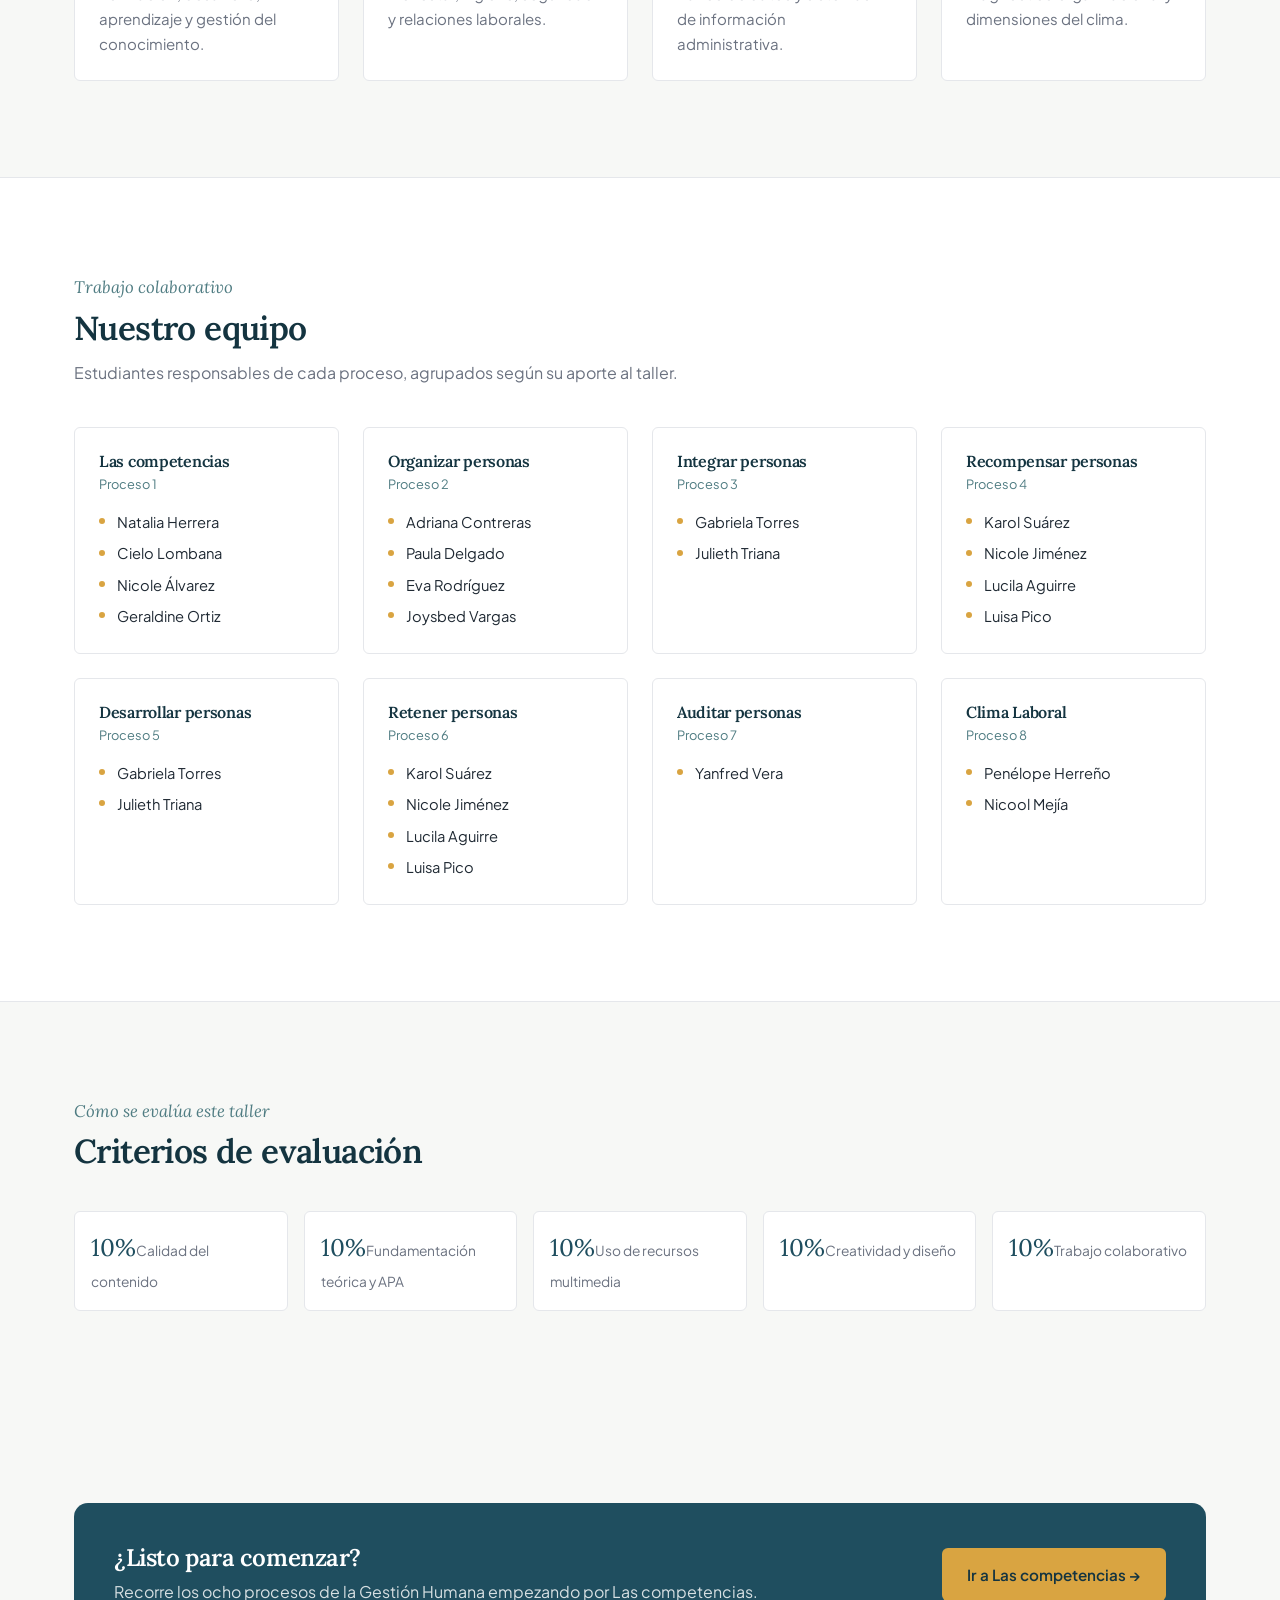
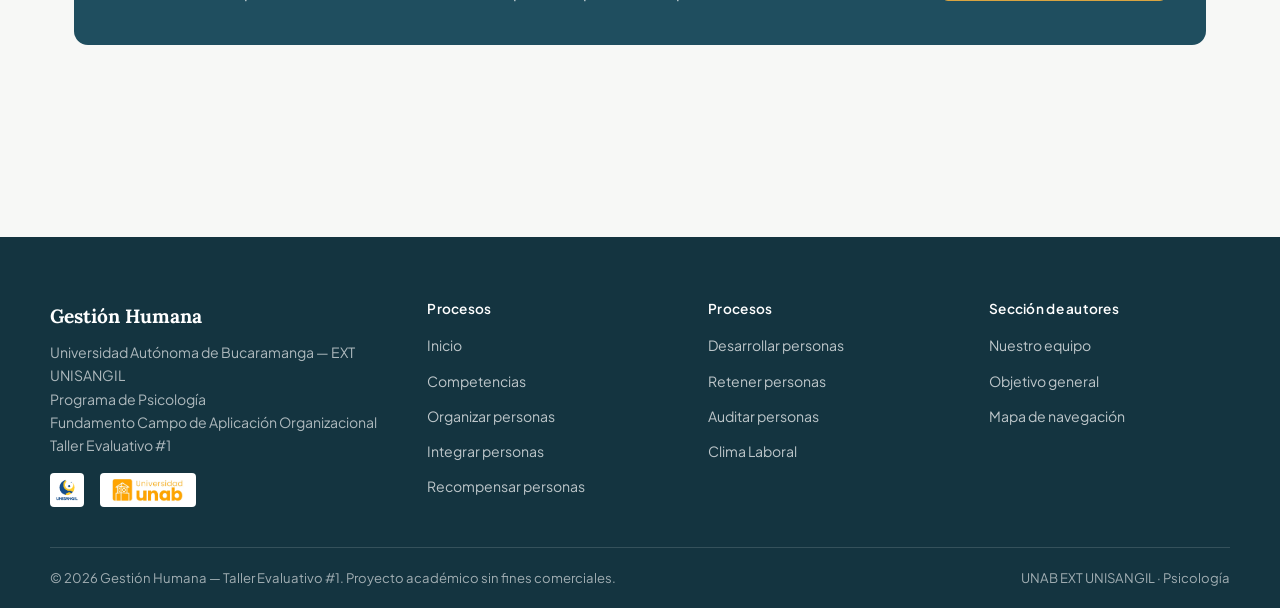
==== commit 5ef3db58: "Add files via upload" ====
--- a/index.html
+++ b/index.html
@@ -1,1957 +1,247 @@
-<!DOCTYPE html>
-<html lang="es">
-
-<head>
-    <meta charset="UTF-8">
-    <meta name="viewport" content="width=device-width, initial-scale=1.0">
-    <title>Gestión Humana | UNAB - UNISANGIL</title>
-
-    <link rel="stylesheet"
-        href="https://cdnjs.cloudflare.com/ajax/libs/font-awesome/6.5.2/css/all.min.css">
-
-    <style>
-        :root {
-            --primary:#123c69;
-            --primary-dark:#082b49;
-            --secondary:#00a6a6;
-            --secondary-dark:#008b8b;
-            --accent:#f2b84b;
-            --background:#f4f7fa;
-            --white:#fff;
-            --text:#263746;
-            --text-light:#687889;
-            --border:#dce5ed;
-            --success:#2d9c68;
-            --shadow:0 10px 30px rgba(18,60,105,.10);
-            --radius:18px;
-            --transition:all .3s ease;
-        }
-
-        * {
-            margin:0;
-            padding:0;
-            box-sizing:border-box;
-        }
-
-        html {
-            scroll-behavior:smooth;
-        }
-
-        body {
-            font-family:Arial,Helvetica,sans-serif;
-            background:var(--background);
-            color:var(--text);
-            line-height:1.7;
-        }
-
-        a {
-            text-decoration:none;
-        }
-
-        button {
-            font-family:inherit;
-        }
-
-        ::-webkit-scrollbar {
-            width:9px;
-        }
-
-        ::-webkit-scrollbar-track {
-            background:#edf1f5;
-        }
-
-        ::-webkit-scrollbar-thumb {
-            background:var(--secondary);
-            border-radius:20px;
-        }
-
-        header {
-            min-height:100vh;
-            background:linear-gradient(135deg,rgba(8,43,73,.98),rgba(18,60,105,.95));
-            color:white;
-            position:relative;
-            overflow:hidden;
-        }
-
-        header::before {
-            content:"";
-            position:absolute;
-            width:550px;
-            height:550px;
-            border-radius:50%;
-            background:rgba(0,166,166,.12);
-            right:-180px;
-            top:-180px;
-        }
-
-        header::after {
-            content:"";
-            position:absolute;
-            width:350px;
-            height:350px;
-            border-radius:50%;
-            background:rgba(242,184,75,.08);
-            left:-150px;
-            bottom:-150px;
-        }
-
-        nav,
-        .hero,
-        .container {
-            width:min(1180px,92%);
-            margin:auto;
-        }
-
-        nav {
-            padding:20px 0;
-            display:flex;
-            justify-content:space-between;
-            align-items:center;
-            position:relative;
-            z-index:10;
-        }
-
-        .logo {
-            display:flex;
-            align-items:center;
-            gap:12px;
-            font-size:1.1rem;
-            font-weight:800;
-        }
-
-        .logo-icon {
-            width:42px;
-            height:42px;
-            border-radius:12px;
-            background:var(--secondary);
-            display:grid;
-            place-items:center;
-        }
-
-        .logo span,
-        .hero h1 span {
-            color:var(--accent);
-        }
-
-        .nav-links {
-            display:flex;
-            gap:25px;
-            list-style:none;
-        }
-
-        .nav-links a {
-            color:white;
-            font-size:.9rem;
-            font-weight:600;
-            transition:var(--transition);
-        }
-
-        .nav-links a:hover {
-            color:var(--accent);
-        }
-
-        .hero {
-            min-height:calc(100vh - 82px);
-            display:grid;
-            grid-template-columns:1.2fr .8fr;
-            gap:55px;
-            align-items:center;
-            position:relative;
-            z-index:5;
-        }
-
-        .tag {
-            display:inline-flex;
-            align-items:center;
-            gap:9px;
-            padding:7px 14px;
-            border:1px solid rgba(255,255,255,.22);
-            background:rgba(255,255,255,.07);
-            border-radius:30px;
-            font-size:.76rem;
-            font-weight:600;
-            margin-bottom:18px;
-        }
-
-        .tag i {
-            color:var(--accent);
-        }
-
-        .hero h1 {
-            font-size:clamp(2.7rem,6vw,5rem);
-            line-height:1.04;
-            margin-bottom:20px;
-            letter-spacing:-2px;
-        }
-
-        .hero p {
-            max-width:650px;
-            color:#d3e0eb;
-            font-size:1.05rem;
-            margin-bottom:28px;
-        }
-
-        .hero-buttons {
-            display:flex;
-            gap:12px;
-            flex-wrap:wrap;
-        }
-
-        .btn {
-            display:inline-flex;
-            align-items:center;
-            gap:9px;
-            padding:12px 19px;
-            border-radius:10px;
-            font-weight:700;
-            transition:var(--transition);
-        }
-
-        .btn-primary {
-            color:white;
-            background:var(--secondary);
-        }
-
-        .btn-primary:hover {
-            background:var(--secondary-dark);
-            transform:translateY(-3px);
-        }
-
-        .btn-outline {
-            color:white;
-            border:1px solid rgba(255,255,255,.35);
-        }
-
-        .btn-outline:hover {
-            background:white;
-            color:var(--primary);
-        }
-
-        .hero-card {
-            padding:28px;
-            border-radius:22px;
-            background:rgba(255,255,255,.08);
-            border:1px solid rgba(255,255,255,.15);
-            backdrop-filter:blur(15px);
-        }
-
-        .hero-card h3 {
-            margin-bottom:15px;
-        }
-
-        .mini-process {
-            display:flex;
-            align-items:center;
-            gap:13px;
-            padding:12px 0;
-            border-bottom:1px solid rgba(255,255,255,.1);
-        }
-
-        .mini-process:last-child {
-            border-bottom:none;
-        }
-
-        .mini-icon {
-            width:42px;
-            height:42px;
-            border-radius:11px;
-            background:rgba(0,166,166,.2);
-            display:grid;
-            place-items:center;
-            color:#72e0de;
-        }
-
-        .mini-process strong,
-        .mini-process small {
-            display:block;
-        }
-
-        .mini-process small {
-            color:#c2d2df;
-            font-size:.77rem;
-        }
-
-        section {
-            padding:70px 0;
-        }
-
-        .section-title {
-            max-width:760px;
-            text-align:center;
-            margin:0 auto 40px;
-        }
-
-        .section-title span {
-            color:var(--secondary);
-            font-size:.76rem;
-            font-weight:800;
-            letter-spacing:2px;
-            text-transform:uppercase;
-        }
-
-        .section-title h2 {
-            color:var(--primary);
-            font-size:clamp(2rem,4vw,3rem);
-            line-height:1.15;
-            margin:7px 0 12px;
-        }
-
-        .section-title p {
-            color:var(--text-light);
-        }
-
-        .about-grid {
-            display:grid;
-            grid-template-columns:1fr 1fr;
-            gap:22px;
-        }
-
-        .info-card,
-        .process-content,
-        .case-content,
-        .cta-box {
-            background:var(--white);
-            border:1px solid var(--border);
-            box-shadow:var(--shadow);
-        }
-
-        .info-card {
-            border-radius:var(--radius);
-            padding:28px;
-        }
-
-        .card-heading {
-            display:flex;
-            align-items:center;
-            gap:13px;
-            margin-bottom:14px;
-        }
-
-        .card-icon,
-        .big-icon {
-            background:#e7f7f7;
-            color:var(--secondary);
-            display:grid;
-            place-items:center;
-        }
-
-        .card-icon {
-            width:45px;
-            height:45px;
-            border-radius:12px;
-        }
-
-        .info-card h3,
-        .objective-card h3 {
-            color:var(--primary);
-        }
-
-        .highlight {
-            margin-top:17px;
-            padding:16px;
-            border-left:5px solid var(--secondary);
-            background:#eafafa;
-            border-radius:0 12px 12px 0;
-        }
-
-        .highlight strong {
-            color:var(--secondary-dark);
-        }
-
-        .objectives,
-        .references {
-            background:white;
-        }
-
-        .objective-grid {
-            display:grid;
-            grid-template-columns:repeat(3,1fr);
-            gap:18px;
-        }
-
-        .objective-card {
-            background:var(--background);
-            border:1px solid var(--border);
-            border-radius:var(--radius);
-            padding:25px;
-            transition:var(--transition);
-        }
-
-        .objective-card:hover {
-            transform:translateY(-5px);
-            box-shadow:var(--shadow);
-        }
-
-        .number {
-            width:45px;
-            height:45px;
-            border-radius:12px;
-            background:var(--primary);
-            color:white;
-            display:grid;
-            place-items:center;
-            margin-bottom:15px;
-        }
-
-        .objective-card p {
-            color:var(--text-light);
-            font-size:.9rem;
-        }
-
-        .process-menu {
-            display:grid;
-            grid-template-columns:repeat(4,1fr);
-            gap:12px;
-            margin-bottom:25px;
-        }
-
-        .process-btn {
-            border:1px solid var(--border);
-            background:white;
-            padding:17px;
-            border-radius:13px;
-            cursor:pointer;
-            text-align:left;
-            color:var(--text);
-            transition:var(--transition);
-        }
-
-        .process-btn i {
-            display:block;
-            color:var(--secondary);
-            margin-bottom:8px;
-        }
-
-        .process-btn strong {
-            color:var(--primary);
-            font-size:.86rem;
-        }
-
-        .process-btn:hover,
-        .process-btn.active {
-            background:var(--primary);
-            border-color:var(--primary);
-            color:white;
-        }
-
-        .process-btn:hover i,
-        .process-btn:hover strong,
-        .process-btn.active i,
-        .process-btn.active strong {
-            color:white;
-        }
-
-        .process-content {
-            display:none;
-            border-radius:20px;
-            padding:32px;
-            animation:fadeIn .4s ease;
-        }
-
-        .process-content.active {
-            display:block;
-        }
-
-        @keyframes fadeIn {
-            from {
-                opacity:0;
-                transform:translateY(8px);
-            }
-
-            to {
-                opacity:1;
-                transform:translateY(0);
-            }
-        }
-
-        .process-header {
-            display:flex;
-            align-items:center;
-            gap:15px;
-            margin-bottom:25px;
-            padding-bottom:20px;
-            border-bottom:1px solid var(--border);
-        }
-
-        .big-icon {
-            width:58px;
-            height:58px;
-            border-radius:15px;
-            font-size:1.5rem;
-        }
-
-        .process-header h3 {
-            color:var(--primary);
-            font-size:1.6rem;
-        }
-
-        .process-header p,
-        .process-column p,
-        .example p {
-            color:var(--text-light);
-        }
-
-        .process-layout {
-            display:grid;
-            grid-template-columns:1fr 1fr;
-            gap:30px;
-        }
-
-        .process-column h4 {
-            color:var(--primary);
-            margin-bottom:8px;
-        }
-
-        .subprocess-list {
-            list-style:none;
-            margin-top:10px;
-        }
-
-        .subprocess-list li {
-            padding:8px 0;
-            border-bottom:1px solid var(--border);
-            font-size:.9rem;
-        }
-
-        .subprocess-list li::before {
-            content:"\f00c";
-            font-family:"Font Awesome 6 Free";
-            font-weight:900;
-            color:var(--success);
-            margin-right:9px;
-        }
-
-        .example {
-            background:#f7fafc;
-            border:1px dashed #b9c9d8;
-            border-radius:15px;
-            padding:23px;
-        }
-
-        .example-title {
-            display:flex;
-            align-items:center;
-            gap:9px;
-            color:var(--secondary-dark);
-            font-weight:800;
-            margin-bottom:10px;
-        }
-
-        .resources {
-            background:var(--primary-dark);
-        }
-
-        .resources .section-title h2 {
-            color:white;
-        }
-
-        .resources .section-title p {
-            color:#c4d3df;
-        }
-
-        .resource-grid {
-            display:grid;
-            grid-template-columns:repeat(4,1fr);
-            gap:16px;
-        }
-
-        .resource-card {
-            padding:23px;
-            border-radius:16px;
-            background:rgba(255,255,255,.07);
-            border:1px solid rgba(255,255,255,.12);
-            transition:var(--transition);
-        }
-
-        .resource-card:hover {
-            background:rgba(255,255,255,.12);
-            transform:translateY(-4px);
-        }
-
-        .resource-icon {
-            width:45px;
-            height:45px;
-            border-radius:12px;
-            background:rgba(242,184,75,.1);
-            color:var(--accent);
-            display:grid;
-            place-items:center;
-            margin-bottom:14px;
-        }
-
-        .resource-card h3 {
-            color:white;
-            margin-bottom:6px;
-        }
-
-        .resource-card p {
-            color:#c2d0dc;
-            font-size:.85rem;
-        }
-
-        .case {
-            display:grid;
-            grid-template-columns:.8fr 1.2fr;
-            gap:22px;
-        }
-
-        .case-title {
-            padding:32px;
-            color:white;
-            border-radius:18px;
-            background:linear-gradient(145deg,var(--primary),var(--secondary));
-        }
-
-        .case-title .case-icon {
-            width:48px;
-            height:48px;
-            border-radius:12px;
-            background:rgba(255,255,255,.15);
-            display:grid;
-            place-items:center;
-            margin-bottom:20px;
-        }
-
-        .case-title h3 {
-            font-size:1.6rem;
-            margin-bottom:12px;
-        }
-
-        .case-title p {
-            color:#e1edf5;
-        }
-
-        .case-content {
-            border-radius:18px;
-            padding:28px;
-        }
-
-        .case-step {
-            display:flex;
-            gap:13px;
-            margin-bottom:18px;
-        }
-
-        .case-step span {
-            width:34px;
-            min-width:34px;
-            height:34px;
-            border-radius:50%;
-            background:var(--secondary);
-            color:white;
-            display:grid;
-            place-items:center;
-            font-weight:800;
-            font-size:.8rem;
-        }
-
-        .case-step p {
-            color:var(--text-light);
-            font-size:.9rem;
-        }
-
-        .case-step strong {
-            color:var(--primary);
-        }
-
-        .cta {
-            padding:50px 0;
-            background:#edf7f7;
-        }
-
-        .cta-box {
-            border-radius:20px;
-            padding:35px;
-            text-align:center;
-        }
-
-        .cta-box i {
-            font-size:1.8rem;
-            color:var(--secondary);
-            margin-bottom:12px;
-        }
-
-        .cta-box h2 {
-            color:var(--primary);
-            margin-bottom:8px;
-        }
-
-        .cta-box p {
-            max-width:700px;
-            margin:auto;
-            color:var(--text-light);
-        }
-
-        .reference-list {
-            max-width:900px;
-            margin:auto;
-        }
-
-        .reference {
-            padding:18px 0 18px 28px;
-            border-bottom:1px solid var(--border);
-            color:var(--text-light);
-            position:relative;
-        }
-
-        .reference::before {
-            content:"\f02d";
-            font-family:"Font Awesome 6 Free";
-            font-weight:900;
-            position:absolute;
-            left:0;
-            top:21px;
-            color:var(--secondary);
-        }
-
-        footer {
-            background:#061c30;
-            color:#aebdca;
-            text-align:center;
-            padding:30px 20px;
-        }
-
-        footer strong {
-            color:white;
-        }
-
-        .footer-icon {
-            width:42px;
-            height:42px;
-            display:grid;
-            place-items:center;
-            margin:0 auto 12px;
-            background:rgba(255,255,255,.08);
-            color:var(--accent);
-            border-radius:11px;
-        }
-
-        footer p {
-            font-size:.85rem;
-            margin:3px 0;
-        }
-
-        .back-top {
-            position:fixed;
-            right:20px;
-            bottom:20px;
-            width:43px;
-            height:43px;
-            border:0;
-            border-radius:11px;
-            background:var(--primary);
-            color:white;
-            display:grid;
-            place-items:center;
-            cursor:pointer;
-            box-shadow:0 8px 20px rgba(0,0,0,.18);
-            opacity:0;
-            visibility:hidden;
-            transition:var(--transition);
-            z-index:100;
-        }
-
-        .back-top.show {
-            opacity:1;
-            visibility:visible;
-        }
-
-        .back-top:hover {
-            background:var(--secondary);
-        }
-
-        @media (max-width:1000px) {
-            .hero {
-                grid-template-columns:1fr;
-                padding:50px 0 70px;
-            }
-
-            .objective-grid {
-                grid-template-columns:repeat(2,1fr);
-            }
-
-            .process-menu,
-            .resource-grid {
-                grid-template-columns:repeat(2,1fr);
-            }
-
-            .case {
-                grid-template-columns:1fr;
-            }
-        }
-
-        @media (max-width:650px) {
-            section {
-                padding:55px 0;
-            }
-
-            .nav-links {
-                display:none;
-            }
-
-            .hero h1 {
-                font-size:2.6rem;
-            }
-
-            .about-grid,
-            .objective-grid,
-            .process-menu,
-            .resource-grid,
-            .process-layout {
-                grid-template-columns:1fr;
-            }
-
-            .process-content {
-                padding:23px;
-            }
-
-            .case-title,
-            .case-content {
-                padding:25px;
-            }
-        }
-    </style>
-</head>
-
-<body>
-
-<header id="inicio">
-
-    <nav>
-        <div class="logo">
-            <div class="logo-icon">
-                <i class="fa-solid fa-people-group"></i>
-            </div>
-
-            <div>GESTIÓN <span>HUMANA</span></div>
-        </div>
-
-        <ul class="nav-links">
-            <li><a href="#inicio">Inicio</a></li>
-            <li><a href="#que-es">¿Qué es?</a></li>
-            <li><a href="#objetivos">Objetivos</a></li>
-            <li><a href="#procesos">Procesos</a></li>
-            <li><a href="#recursos">Recursos</a></li>
-            <li><a href="#referencias">Referencias</a></li>
-        </ul>
-    </nav>
-
-    <div class="hero">
-
-        <div>
-            <div class="tag">
-                <i class="fa-solid fa-graduation-cap"></i>
-                FUNDAMENTO CAMPO DE APLICACIÓN ORGANIZACIONAL
-            </div>
-
-            <h1>
-                Conociendo los procesos de la
-                <span>Gestión Humana</span>
-            </h1>
-
-            <p>
-                Un espacio académico para comprender cómo las organizaciones
-                gestionan el talento, desarrollan competencias y construyen
-                ambientes de trabajo orientados al bienestar y al logro
-                organizacional.
-            </p>
-
-            <div class="hero-buttons">
-                <a href="#procesos" class="btn btn-primary">
-                    <i class="fa-solid fa-arrow-down"></i>
-                    Explorar procesos
-                </a>
-
-                <a href="#que-es" class="btn btn-outline">
-                    <i class="fa-solid fa-circle-info"></i>
-                    ¿Qué es Gestión Humana?
-                </a>
-            </div>
-        </div>
-
-        <div class="hero-card">
-
-            <h3>
-                <i class="fa-solid fa-sitemap"></i>
-                Mapa de navegación
-            </h3>
-
-            <div class="mini-process">
-                <div class="mini-icon">
-                    <i class="fa-solid fa-users"></i>
-                </div>
-
-                <div>
-                    <strong>Personas</strong>
-                    <small>El talento como eje central</small>
-                </div>
-            </div>
-
-            <div class="mini-process">
-                <div class="mini-icon">
-                    <i class="fa-solid fa-diagram-project"></i>
-                </div>
-
-                <div>
-                    <strong>Procesos</strong>
-                    <small>Gestión estratégica del talento</small>
-                </div>
-            </div>
-
-            <div class="mini-process">
-                <div class="mini-icon">
-                    <i class="fa-solid fa-chart-line"></i>
-                </div>
-
-                <div>
-                    <strong>Desarrollo</strong>
-                    <small>Competencias y desempeño</small>
-                </div>
-            </div>
-
-            <div class="mini-process">
-                <div class="mini-icon">
-                    <i class="fa-solid fa-heart"></i>
-                </div>
-
-                <div>
-                    <strong>Bienestar</strong>
-                    <small>Personas y organizaciones saludables</small>
-                </div>
-            </div>
-
-        </div>
-    </div>
-</header>
-
-<section id="que-es">
-
-    <div class="container">
-
-        <div class="section-title">
-            <span>Concepto fundamental</span>
-
-            <h2>¿Qué es la Gestión Humana?</h2>
-
-            <p>
-                Comprender este concepto permite reconocer el papel estratégico
-                de las personas dentro de las organizaciones.
-            </p>
-        </div>
-
-        <div class="about-grid">
-
-            <article class="info-card">
-
-                <div class="card-heading">
-                    <div class="card-icon">
-                        <i class="fa-solid fa-users"></i>
-                    </div>
-
-                    <h3>Definición</h3>
-                </div>
-
-                <p>
-                    La Gestión Humana comprende el conjunto de políticas,
-                    procesos y prácticas mediante los cuales una organización
-                    atrae, selecciona, desarrolla, motiva, evalúa y retiene
-                    a las personas que hacen parte de ella.
-                </p>
-
-                <div class="highlight">
-                    <strong>Idea clave:</strong>
-                    Las personas no son únicamente un recurso de la
-                    organización; son actores fundamentales para alcanzar
-                    los objetivos organizacionales.
-                </div>
-
-            </article>
-
-            <article class="info-card">
-
-                <div class="card-heading">
-                    <div class="card-icon">
-                        <i class="fa-solid fa-building"></i>
-                    </div>
-
-                    <h3>Importancia organizacional</h3>
-                </div>
-
-                <p>
-                    Una adecuada gestión del talento permite alinear las
-                    capacidades de las personas con la estrategia de la
-                    organización.
-                </p>
-
-                <br>
-
-                <p>
-                    También contribuye al clima laboral, la motivación,
-                    el desempeño, el desarrollo profesional, el bienestar
-                    y la construcción de una cultura organizacional
-                    coherente.
-                </p>
-
-            </article>
-
-        </div>
-    </div>
-</section>
-
-<section class="objectives" id="objetivos">
-
-    <div class="container">
-
-        <div class="section-title">
-            <span>Propósito</span>
-
-            <h2>Objetivos de la Gestión Humana</h2>
-
-            <p>
-                La Gestión Humana busca generar valor tanto para las personas
-                como para la organización.
-            </p>
-        </div>
-
-        <div class="objective-grid">
-
-            <article class="objective-card">
-                <div class="number">
-                    <i class="fa-solid fa-user-plus"></i>
-                </div>
-
-                <h3>Atraer talento</h3>
-
-                <p>
-                    Identificar y vincular personas cuyos conocimientos,
-                    habilidades y valores sean pertinentes para la organización.
-                </p>
-            </article>
-
-            <article class="objective-card">
-                <div class="number">
-                    <i class="fa-solid fa-brain"></i>
-                </div>
-
-                <h3>Desarrollar competencias</h3>
-
-                <p>
-                    Fortalecer conocimientos, habilidades y comportamientos
-                    necesarios para mejorar el desempeño.
-                </p>
-            </article>
-
-            <article class="objective-card">
-                <div class="number">
-                    <i class="fa-solid fa-heart-pulse"></i>
-                </div>
-
-                <h3>Promover bienestar</h3>
-
-                <p>
-                    Favorecer condiciones laborales que contribuyan a la
-                    satisfacción y calidad de vida de los colaboradores.
-                </p>
-            </article>
-
-            <article class="objective-card">
-                <div class="number">
-                    <i class="fa-solid fa-chart-simple"></i>
-                </div>
-
-                <h3>Gestionar el desempeño</h3>
-
-                <p>
-                    Orientar, medir y retroalimentar el desempeño para alcanzar
-                    objetivos individuales y organizacionales.
-                </p>
-            </article>
-
-            <article class="objective-card">
-                <div class="number">
-                    <i class="fa-solid fa-user-shield"></i>
-                </div>
-
-                <h3>Retener talento</h3>
-
-                <p>
-                    Crear condiciones que favorezcan el compromiso y la
-                    permanencia de colaboradores valiosos.
-                </p>
-            </article>
-
-            <article class="objective-card">
-                <div class="number">
-                    <i class="fa-solid fa-bullseye"></i>
-                </div>
-
-                <h3>Alinear personas y estrategia</h3>
-
-                <p>
-                    Integrar los objetivos de las personas con las metas
-                    estratégicas de la organización.
-                </p>
-            </article>
-
-        </div>
-    </div>
-</section>
-
-<section id="procesos">
-
-    <div class="container">
-
-        <div class="section-title">
-            <span>Mapa de procesos</span>
-
-            <h2>Procesos de Gestión Humana</h2>
-
-            <p>
-                Selecciona un proceso para conocer su definición,
-                objetivos, características, subprocesos y ejemplo práctico.
-            </p>
-        </div>
-
-        <div class="process-menu">
-
-            <button class="process-btn active" onclick="showProcess('planeacion',this)">
-                <i class="fa-solid fa-compass"></i>
-                <strong>Planeación</strong>
-            </button>
-
-            <button class="process-btn" onclick="showProcess('seleccion',this)">
-                <i class="fa-solid fa-user-check"></i>
-                <strong>Reclutamiento y selección</strong>
-            </button>
-
-            <button class="process-btn" onclick="showProcess('induccion',this)">
-                <i class="fa-solid fa-handshake"></i>
-                <strong>Inducción</strong>
-            </button>
-
-            <button class="process-btn" onclick="showProcess('formacion',this)">
-                <i class="fa-solid fa-graduation-cap"></i>
-                <strong>Formación</strong>
-            </button>
-
-            <button class="process-btn" onclick="showProcess('desempeno',this)">
-                <i class="fa-solid fa-chart-line"></i>
-                <strong>Evaluación del desempeño</strong>
-            </button>
-
-            <button class="process-btn" onclick="showProcess('compensacion',this)">
-                <i class="fa-solid fa-money-bill-wave"></i>
-                <strong>Compensación</strong>
-            </button>
-
-            <button class="process-btn" onclick="showProcess('bienestar',this)">
-                <i class="fa-solid fa-heart"></i>
-                <strong>Bienestar</strong>
-            </button>
-
-            <button class="process-btn" onclick="showProcess('desvinculacion',this)">
-                <i class="fa-solid fa-door-open"></i>
-                <strong>Desvinculación</strong>
-            </button>
-
-        </div>
-
-        <article class="process-content active" id="planeacion">
-
-            <div class="process-header">
-
-                <div class="big-icon">
-                    <i class="fa-solid fa-compass"></i>
-                </div>
-
-                <div>
-                    <h3>Planeación de Gestión Humana</h3>
-                    <p>Anticipar las necesidades de talento de la organización.</p>
-                </div>
-
-            </div>
-
-            <div class="process-layout">
-
-                <div class="process-column">
-
-                    <h4>Definición</h4>
-
-                    <p>
-                        Es el proceso mediante el cual la organización analiza
-                        sus necesidades actuales y futuras de personas,
-                        competencias y capacidades para alcanzar sus objetivos.
-                    </p>
-
-                    <br>
-
-                    <h4>Objetivos</h4>
-
-                    <ul class="subprocess-list">
-                        <li>Identificar necesidades de talento.</li>
-                        <li>Prever cargos y competencias requeridas.</li>
-                        <li>Alinear talento y estrategia.</li>
-                        <li>Optimizar los recursos humanos.</li>
-                    </ul>
-
-                </div>
-
-                <div class="example">
-
-                    <div class="example-title">
-                        <i class="fa-solid fa-lightbulb"></i>
-                        Ejemplo práctico
-                    </div>
-
-                    <p>
-                        Una empresa planea abrir una nueva sede. Gestión Humana
-                        analiza cuántas personas necesita, qué perfiles requiere,
-                        cuánto costará su contratación y qué competencias serán
-                        necesarias.
-                    </p>
-
-                </div>
-
-            </div>
-        </article>
-
-        <article class="process-content" id="seleccion">
-
-            <div class="process-header">
-                <div class="big-icon">
-                    <i class="fa-solid fa-user-check"></i>
-                </div>
-
-                <div>
-                    <h3>Reclutamiento y selección</h3>
-                    <p>Atraer y elegir candidatos adecuados para los cargos.</p>
-                </div>
-            </div>
-
-            <div class="process-layout">
-
-                <div class="process-column">
-
-                    <h4>Definición</h4>
-
-                    <p>
-                        Comprende las actividades destinadas a atraer candidatos
-                        y evaluar sus conocimientos, habilidades, experiencia y
-                        competencias para determinar su ajuste al cargo.
-                    </p>
-
-                    <br>
-
-                    <h4>Subprocesos</h4>
-
-                    <ul class="subprocess-list">
-                        <li>Análisis del cargo.</li>
-                        <li>Perfilamiento.</li>
-                        <li>Reclutamiento.</li>
-                        <li>Preselección.</li>
-                        <li>Entrevistas.</li>
-                        <li>Pruebas de selección.</li>
-                        <li>Decisión y contratación.</li>
-                    </ul>
-
-                </div>
-
-                <div class="example">
-
-                    <div class="example-title">
-                        <i class="fa-solid fa-lightbulb"></i>
-                        Ejemplo práctico
-                    </div>
-
-                    <p>
-                        Para contratar un psicólogo organizacional, la empresa
-                        publica una vacante, recibe hojas de vida, realiza
-                        entrevistas por competencias y selecciona al candidato
-                        que mejor se ajusta al perfil.
-                    </p>
-
-                </div>
-
-            </div>
-        </article>
-
-        <article class="process-content" id="induccion">
-
-            <div class="process-header">
-                <div class="big-icon">
-                    <i class="fa-solid fa-handshake"></i>
-                </div>
-
-                <div>
-                    <h3>Inducción y onboarding</h3>
-                    <p>Facilitar la adaptación de las nuevas personas.</p>
-                </div>
-            </div>
-
-            <div class="process-layout">
-
-                <div class="process-column">
-
-                    <h4>Definición</h4>
-
-                    <p>
-                        Es el proceso de integración mediante el cual una persona
-                        conoce la organización, su cargo, compañeros, normas,
-                        cultura y responsabilidades.
-                    </p>
-
-                    <br>
-
-                    <h4>Subprocesos</h4>
-
-                    <ul class="subprocess-list">
-                        <li>Bienvenida.</li>
-                        <li>Presentación de la organización.</li>
-                        <li>Socialización del cargo.</li>
-                        <li>Entrenamiento inicial.</li>
-                        <li>Acompañamiento.</li>
-                    </ul>
-
-                </div>
-
-                <div class="example">
-
-                    <div class="example-title">
-                        <i class="fa-solid fa-lightbulb"></i>
-                        Ejemplo práctico
-                    </div>
-
-                    <p>
-                        Durante la primera semana de trabajo, el nuevo colaborador
-                        recibe información sobre la misión, visión, políticas,
-                        funciones, herramientas y equipo de trabajo.
-                    </p>
-
-                </div>
-
-            </div>
-        </article>
-
-        <article class="process-content" id="formacion">
-
-            <div class="process-header">
-                <div class="big-icon">
-                    <i class="fa-solid fa-graduation-cap"></i>
-                </div>
-
-                <div>
-                    <h3>Formación y desarrollo</h3>
-                    <p>Fortalecer el conocimiento y las competencias.</p>
-                </div>
-            </div>
-
-            <div class="process-layout">
-
-                <div class="process-column">
-
-                    <h4>Definición</h4>
-
-                    <p>
-                        Incluye las acciones orientadas al aprendizaje,
-                        actualización y desarrollo de competencias de los
-                        colaboradores.
-                    </p>
-
-                    <br>
-
-                    <h4>Subprocesos</h4>
-
-                    <ul class="subprocess-list">
-                        <li>Diagnóstico de necesidades.</li>
-                        <li>Diseño de capacitación.</li>
-                        <li>Ejecución de programas formativos.</li>
-                        <li>Evaluación del aprendizaje.</li>
-                        <li>Planes de desarrollo.</li>
-                    </ul>
-
-                </div>
-
-                <div class="example">
-
-                    <div class="example-title">
-                        <i class="fa-solid fa-lightbulb"></i>
-                        Ejemplo práctico
-                    </div>
-
-                    <p>
-                        Una organización identifica dificultades en liderazgo
-                        y desarrolla un programa de formación para fortalecer
-                        comunicación, manejo de conflictos y liderazgo de equipos.
-                    </p>
-
-                </div>
-
-            </div>
-        </article>
-
-        <article class="process-content" id="desempeno">
-
-            <div class="process-header">
-                <div class="big-icon">
-                    <i class="fa-solid fa-chart-line"></i>
-                </div>
-
-                <div>
-                    <h3>Evaluación del desempeño</h3>
-                    <p>Analizar resultados y comportamientos laborales.</p>
-                </div>
-            </div>
-
-            <div class="process-layout">
-
-                <div class="process-column">
-
-                    <h4>Definición</h4>
-
-                    <p>
-                        Es un proceso sistemático para valorar el cumplimiento
-                        de objetivos, resultados y competencias de los
-                        colaboradores.
-                    </p>
-
-                    <br>
-
-                    <h4>Subprocesos</h4>
-
-                    <ul class="subprocess-list">
-                        <li>Definición de objetivos.</li>
-                        <li>Establecimiento de indicadores.</li>
-                        <li>Seguimiento.</li>
-                        <li>Retroalimentación.</li>
-                        <li>Planes de mejoramiento.</li>
-                    </ul>
-
-                </div>
-
-                <div class="example">
-
-                    <div class="example-title">
-                        <i class="fa-solid fa-lightbulb"></i>
-                        Ejemplo práctico
-                    </div>
-
-                    <p>
-                        Un jefe realiza una evaluación semestral considerando
-                        resultados, cumplimiento de metas, trabajo en equipo,
-                        comunicación y competencias del colaborador.
-                    </p>
-
-                </div>
-
-            </div>
-        </article>
-
-        <article class="process-content" id="compensacion">
-
-            <div class="process-header">
-                <div class="big-icon">
-                    <i class="fa-solid fa-money-bill-wave"></i>
-                </div>
-
-                <div>
-                    <h3>Compensación</h3>
-                    <p>Gestionar la retribución y el reconocimiento.</p>
-                </div>
-            </div>
-
-            <div class="process-layout">
-
-                <div class="process-column">
-
-                    <h4>Definición</h4>
-
-                    <p>
-                        Comprende las políticas y prácticas relacionadas con la
-                        remuneración, beneficios y reconocimiento que recibe
-                        una persona por su trabajo.
-                    </p>
-
-                    <br>
-
-                    <h4>Subprocesos</h4>
-
-                    <ul class="subprocess-list">
-                        <li>Administración salarial.</li>
-                        <li>Beneficios.</li>
-                        <li>Incentivos.</li>
-                        <li>Reconocimiento.</li>
-                        <li>Equidad interna y externa.</li>
-                    </ul>
-
-                </div>
-
-                <div class="example">
-
-                    <div class="example-title">
-                        <i class="fa-solid fa-lightbulb"></i>
-                        Ejemplo práctico
-                    </div>
-
-                    <p>
-                        Una organización establece bandas salariales según
-                        responsabilidades, experiencia, formación y condiciones
-                        del mercado.
-                    </p>
-
-                </div>
-
-            </div>
-        </article>
-
-        <article class="process-content" id="bienestar">
-
-            <div class="process-header">
-                <div class="big-icon">
-                    <i class="fa-solid fa-heart"></i>
-                </div>
-
-                <div>
-                    <h3>Bienestar laboral</h3>
-                    <p>Promover condiciones favorables para las personas.</p>
-                </div>
-            </div>
-
-            <div class="process-layout">
-
-                <div class="process-column">
-
-                    <h4>Definición</h4>
-
-                    <p>
-                        Comprende estrategias destinadas a favorecer la calidad
-                        de vida laboral, satisfacción, motivación, salud,
-                        relaciones interpersonales y equilibrio entre vida
-                        laboral y personal.
-                    </p>
-
-                    <br>
-
-                    <h4>Subprocesos</h4>
-
-                    <ul class="subprocess-list">
-                        <li>Programas de bienestar.</li>
-                        <li>Clima organizacional.</li>
-                        <li>Calidad de vida laboral.</li>
-                        <li>Actividades de integración.</li>
-                        <li>Reconocimiento.</li>
-                    </ul>
-
-                </div>
-
-                <div class="example">
-
-                    <div class="example-title">
-                        <i class="fa-solid fa-lightbulb"></i>
-                        Ejemplo práctico
-                    </div>
-
-                    <p>
-                        La empresa desarrolla actividades de integración,
-                        pausas activas, reconocimiento y programas de apoyo
-                        para fortalecer el bienestar de sus colaboradores.
-                    </p>
-
-                </div>
-
-            </div>
-        </article>
-
-        <article class="process-content" id="desvinculacion">
-
-            <div class="process-header">
-                <div class="big-icon">
-                    <i class="fa-solid fa-door-open"></i>
-                </div>
-
-                <div>
-                    <h3>Desvinculación</h3>
-                    <p>Gestionar adecuadamente la salida de colaboradores.</p>
-                </div>
-            </div>
-
-            <div class="process-layout">
-
-                <div class="process-column">
-
-                    <h4>Definición</h4>
-
-                    <p>
-                        Es el conjunto de actividades asociadas a la finalización
-                        de la relación laboral, procurando un proceso organizado,
-                        respetuoso y coherente con la normativa.
-                    </p>
-
-                    <br>
-
-                    <h4>Subprocesos</h4>
-
-                    <ul class="subprocess-list">
-                        <li>Comunicación de la desvinculación.</li>
-                        <li>Entrega del cargo.</li>
-                        <li>Documentación.</li>
-                        <li>Entrevista de retiro.</li>
-                        <li>Gestión del conocimiento.</li>
-                    </ul>
-
-                </div>
-
-                <div class="example">
-
-                    <div class="example-title">
-                        <i class="fa-solid fa-lightbulb"></i>
-                        Ejemplo práctico
-                    </div>
-
-                    <p>
-                        Antes de finalizar la relación laboral, el colaborador
-                        entrega información relevante de sus funciones y participa
-                        en una entrevista de retiro que permite identificar
-                        oportunidades de mejora.
-                    </p>
-
-                </div>
-
-            </div>
-        </article>
-
-    </div>
-</section>
-
-<section class="resources" id="recursos">
-
-    <div class="container">
-
-        <div class="section-title">
-            <span>Aprendizaje multimedia</span>
-
-            <h2>Recursos complementarios</h2>
-
-            <p>
-                La página puede integrar diferentes recursos para ampliar
-                la comprensión de los procesos de Gestión Humana.
-            </p>
-        </div>
-
-        <div class="resource-grid">
-
-            <article class="resource-card">
-                <div class="resource-icon">
-                    <i class="fa-solid fa-circle-play"></i>
-                </div>
-                <h3>Videos</h3>
-                <p>
-                    Videos educativos relacionados con selección,
-                    liderazgo, clima y gestión del talento.
-                </p>
-            </article>
-
-            <article class="resource-card">
-                <div class="resource-icon">
-                    <i class="fa-solid fa-file-pdf"></i>
-                </div>
-                <h3>Documentos</h3>
-                <p>
-                    Documentos académicos, artículos científicos
-                    y archivos PDF.
-                </p>
-            </article>
-
-            <article class="resource-card">
-                <div class="resource-icon">
-                    <i class="fa-solid fa-display"></i>
-                </div>
-                <h3>Presentaciones</h3>
-                <p>
-                    Presentaciones utilizadas para explicar
-                    conceptos y procesos.
-                </p>
-            </article>
-
-            <article class="resource-card">
-                <div class="resource-icon">
-                    <i class="fa-solid fa-clipboard-question"></i>
-                </div>
-                <h3>Formularios</h3>
-                <p>
-                    Encuestas de satisfacción y cuestionarios
-                    sobre Gestión Humana.
-                </p>
-            </article>
-
-            <article class="resource-card">
-                <div class="resource-icon">
-                    <i class="fa-solid fa-table"></i>
-                </div>
-                <h3>Hojas de cálculo</h3>
-                <p>
-                    Matrices de competencias, indicadores y
-                    evaluación del desempeño.
-                </p>
-            </article>
-
-            <article class="resource-card">
-                <div class="resource-icon">
-                    <i class="fa-solid fa-chart-pie"></i>
-                </div>
-                <h3>Infografías</h3>
-                <p>
-                    Representaciones visuales de los procesos
-                    de Gestión Humana.
-                </p>
-            </article>
-
-            <article class="resource-card">
-                <div class="resource-icon">
-                    <i class="fa-solid fa-flask"></i>
-                </div>
-                <h3>Artículos científicos</h3>
-                <p>
-                    Literatura científica y recursos académicos
-                    relacionados con comportamiento organizacional.
-                </p>
-            </article>
-
-            <article class="resource-card">
-                <div class="resource-icon">
-                    <i class="fa-solid fa-lightbulb"></i>
-                </div>
-                <h3>Casos prácticos</h3>
-                <p>
-                    Situaciones empresariales para aplicar
-                    los conceptos aprendidos.
-                </p>
-            </article>
-
-        </div>
-    </div>
-</section>
-
-<section>
-
-    <div class="container">
-
-        <div class="section-title">
-            <span>Aplicación</span>
-
-            <h2>Ejemplo práctico</h2>
-
-            <p>
-                Los procesos de Gestión Humana están relacionados entre sí.
-            </p>
-        </div>
-
-        <div class="case">
-
-            <div class="case-title">
-
-                <div class="case-icon">
-                    <i class="fa-solid fa-briefcase"></i>
-                </div>
-
-                <h3>
-                    Una organización necesita contratar 20 colaboradores
-                </h3>
-
-                <p>
-                    Observemos cómo diferentes procesos de Gestión Humana
-                    participan en una misma situación.
-                </p>
-
-            </div>
-
-            <div class="case-content">
-
-                <div class="case-step">
-                    <span>1</span>
-                    <p>
-                        <strong>Planeación:</strong>
-                        se identifica la cantidad de personas y perfiles necesarios.
-                    </p>
-                </div>
-
-                <div class="case-step">
-                    <span>2</span>
-                    <p>
-                        <strong>Selección:</strong>
-                        se atraen y evalúan candidatos.
-                    </p>
-                </div>
-
-                <div class="case-step">
-                    <span>3</span>
-                    <p>
-                        <strong>Inducción:</strong>
-                        las nuevas personas conocen la organización y sus cargos.
-                    </p>
-                </div>
-
-                <div class="case-step">
-                    <span>4</span>
-                    <p>
-                        <strong>Formación:</strong>
-                        se desarrollan las competencias requeridas.
-                    </p>
-                </div>
-
-                <div class="case-step">
-                    <span>5</span>
-                    <p>
-                        <strong>Desempeño:</strong>
-                        se realiza seguimiento a los resultados.
-                    </p>
-                </div>
-
-            </div>
-        </div>
-    </div>
-</section>
-
-<section class="cta">
-
-    <div class="container">
-
-        <div class="cta-box">
-
-            <i class="fa-solid fa-people-roof"></i>
-
-            <h2>Las personas son el centro de la organización</h2>
-
-            <p>
-                La Gestión Humana integra diferentes procesos que permiten
-                atraer, desarrollar, acompañar y potenciar el talento humano
-                de una organización.
-            </p>
-
-        </div>
-    </div>
-</section>
-
-<section class="references" id="referencias">
-
-    <div class="container">
-
-        <div class="section-title">
-            <span>Fundamentación académica</span>
-
-            <h2>Referencias bibliográficas</h2>
-
-            <p>
-                Fuentes que pueden utilizarse como base para desarrollar
-                y complementar el contenido de la página.
-            </p>
-        </div>
-
-        <div class="reference-list">
-
-            <div class="reference">
-                Chiavenato, I. (2017).
-                <em>Gestión del talento humano</em>.
-                McGraw-Hill Education.
-            </div>
-
-            <div class="reference">
-                Dessler, G. (2020).
-                <em>Human resource management</em>.
-                Pearson.
-            </div>
-
-            <div class="reference">
-                Robbins, S. P., & Judge, T. A. (2017).
-                <em>Comportamiento organizacional</em>.
-                Pearson.
-            </div>
-
-            <div class="reference">
-                Alles, M. A. (2015).
-                <em>Dirección estratégica de recursos humanos:
-                Gestión por competencias</em>.
-                Granica.
-            </div>
-
-            <div class="reference">
-                Organización Internacional del Trabajo.
-                Recursos y publicaciones sobre trabajo,
-                empleo y gestión de personas.
-            </div>
-
-        </div>
-    </div>
-</section>
-
-<footer>
-
-    <div class="footer-icon">
-        <i class="fa-solid fa-people-group"></i>
-    </div>
-
-    <p>
-        <strong>Gestión Humana</strong> — Taller Evaluativo #1
-    </p>
-
-    <p>
-        Programa de Psicología · Universidad Autónoma de Bucaramanga
-        Extensión UNISANGIL
-    </p>
-
-    <p style="margin-top:10px;font-size:.78rem;">
-        &copy;JuanDiego00
-    </p>
-
-</footer>
-
-<button class="back-top" id="backTop"
-    onclick="window.scrollTo({top:0,behavior:'smooth'})"
-    aria-label="Volver arriba">
-
-    <i class="fa-solid fa-arrow-up"></i>
-
-</button>
-
-<script>
-
-function showProcess(processId, button) {
-
-    document.querySelectorAll(".process-content")
-        .forEach(content => content.classList.remove("active"));
-
-    document.querySelectorAll(".process-btn")
-        .forEach(btn => btn.classList.remove("active"));
-
-    const selected = document.getElementById(processId);
-
-    if (selected) {
-        selected.classList.add("active");
-    }
-
-    button.classList.add("active");
-
-    setTimeout(() => {
-        document.getElementById("procesos")
-            .scrollIntoView({
-                behavior:"smooth",
-                block:"start"
-            });
-    },50);
-}
-
-const backTop = document.getElementById("backTop");
-
-window.addEventListener("scroll", () => {
-
-    if (window.scrollY > 500) {
-        backTop.classList.add("show");
-    } else {
-        backTop.classList.remove("show");
-    }
-
-});
-
-</script>
-
-</body>
-</html>
+<!DOCTYPE html>
+<html lang="es">
+<head>
+<meta charset="UTF-8">
+<meta name="viewport" content="width=device-width, initial-scale=1.0">
+<title>Gestión Humana | Procesos Organizacionales</title>
+<meta name="description" content="Página educativa sobre los principales procesos de la Gestión Humana: competencias, organización, integración, recompensa, desarrollo, retención, auditoría y clima laboral.">
+<link rel="icon" href="img/logo-unisangil.png">
+<link rel="stylesheet" href="css/style.css">
+</head>
+<body>
+<a class="skip-link" href="#main">Saltar al contenido principal</a>
+<header class="site-header" id="site-header"></header>
+
+<main id="main">
+
+  <!-- HERO -->
+  <section class="hero">
+    <div class="container hero-grid">
+      <div>
+        <span class="hero-eyebrow">Taller Evaluativo #1</span>
+        <h1>Conociendo los procesos de la Gestión Humana</h1>
+        <p class="hero-lede">Un recorrido visual e interactivo por los ocho procesos que sostienen la gestión del talento en las organizaciones, construido de manera colaborativa por estudiantes de Psicología.</p>
+        <div class="hero-meta">
+          <span><strong>Universidad:</strong> Autónoma de Bucaramanga — EXT UNISANGIL</span>
+          <span><strong>Programa:</strong> Psicología</span>
+          <span><strong>Curso:</strong> Fundamento Campo de Aplicación Organizacional</span>
+        </div>
+        <div class="hero-actions">
+          <a class="btn btn-primary" href="#mapa">Comenzar a explorar</a>
+          <a class="btn btn-outline" href="#que-es">¿Qué es la Gestión Humana?</a>
+        </div>
+        <div class="hero-logos">
+          <img src="img/logo-unisangil.png" alt="Logotipo UNISANGIL" style="height:52px;">
+          <img src="img/logo-unab.jpeg" alt="Logotipo Universidad Autónoma de Bucaramanga">
+        </div>
+      </div>
+
+      <aside class="hero-figure reveal">
+        <h3>El proyecto en cifras</h3>
+        <div class="hero-stat-list">
+          <div class="hero-stat"><span class="num">8</span><span class="label">Procesos de Gestión Humana desarrollados</span></div>
+          <div class="hero-stat"><span class="num">19</span><span class="label">Estudiantes responsables, organizados por proceso</span></div>
+          <div class="hero-stat"><span class="num">5</span><span class="label">Criterios de evaluación del taller</span></div>
+          <div class="hero-stat"><span class="num">100%</span><span class="label">Contenido fundamentado en fuentes académicas APA</span></div>
+        </div>
+      </aside>
+    </div>
+  </section>
+
+  <!-- OBJETIVO GENERAL -->
+  <section class="section section--alt" id="objetivo">
+    <div class="container">
+      <div class="section-head">
+        <span class="section-kicker">Propósito del taller</span>
+        <h2>Objetivo general</h2>
+      </div>
+      <div class="definition-block">
+        <p class="lead-quote">"Diseñar, de manera colaborativa, una página web que presente los principales procesos de la Gestión Humana, integrando fundamentos teóricos, recursos multimedia y ejemplos prácticos, con el fin de fortalecer la comprensión de la gestión del talento y las competencias del trabajo en equipo."</p>
+        <div>
+          <p>Este sitio es la respuesta a ese objetivo: cada uno de los ocho procesos cuenta con su propia sección, construida por un grupo responsable, que combina teoría, ejemplos aplicados y espacios preparados para recursos multimedia.</p>
+          <p class="text-muted">Fuente: Taller Evaluativo #1 — Conociendo los procesos de la Gestión Humana. Fundamento Campo de Aplicación Organizacional, Programa de Psicología, UNAB EXT UNISANGIL.</p>
+        </div>
+      </div>
+    </div>
+  </section>
+
+  <!-- QUÉ ES LA GESTIÓN HUMANA -->
+  <section class="section" id="que-es">
+    <div class="container">
+      <div class="section-head">
+        <span class="section-kicker">Concepto central</span>
+        <h2>¿Qué es la Gestión Humana?</h2>
+        <p>La Gestión Humana es el área de la organización encargada de administrar el talento de las personas que la conforman, desde su ingreso hasta su desarrollo y permanencia, en función de los objetivos institucionales y del bienestar de los colaboradores.</p>
+      </div>
+      <div class="grid grid-3">
+        <div class="card card--outline-top reveal">
+          <h3>Gestión del talento</h3>
+          <p>Reúne las prácticas orientadas a atraer, formar y retener a las personas que la organización necesita para cumplir su misión.</p>
+        </div>
+        <div class="card card--outline-top reveal">
+          <h3>Trabajo en equipo</h3>
+          <p>Fortalece las competencias de colaboración, comunicación y coordinación que sostienen el funcionamiento de los grupos de trabajo.</p>
+        </div>
+        <div class="card card--outline-top reveal">
+          <h3>Mirada organizacional</h3>
+          <p>Entiende a las personas como parte de un sistema mayor: estructura, cultura, clima y procesos que interactúan entre sí.</p>
+        </div>
+      </div>
+      <div class="placeholder-block reveal" style="margin-top:1.5rem;">
+        [AGREGAR DEFINICIÓN TEÓRICA FUNDAMENTADA — complementar con la definición de un autor de referencia y su cita en formato APA]
+      </div>
+    </div>
+  </section>
+
+  <!-- MAPA DE NAVEGACIÓN -->
+  <section class="section section--alt" id="mapa">
+    <div class="container">
+      <div class="section-head">
+        <span class="section-kicker">Explora el sitio</span>
+        <h2>Mapa de navegación</h2>
+        <p>Los ocho procesos de la Gestión Humana, organizados a partir del eje central. Selecciona cualquier tarjeta para entrar directamente a esa sección.</p>
+      </div>
+
+      <div class="navmap">
+        <div class="navmap-hub">GESTIÓN HUMANA</div>
+        <div class="navmap-line" aria-hidden="true"></div>
+        <div class="navmap-grid">
+          <a class="navmap-item reveal" href="pantalla/competencias.html">
+            <span class="n">Proceso 1</span><span class="t">Las competencias</span>
+            <span class="r">Herrera · Lombana · Álvarez · Ortiz</span>
+          </a>
+          <a class="navmap-item reveal" href="pantalla/organizar-personas.html">
+            <span class="n">Proceso 2</span><span class="t">Organizar personas</span>
+            <span class="r">Contreras · Delgado · Rodríguez · Vargas</span>
+          </a>
+          <a class="navmap-item reveal" href="pantalla/integrar-personas.html">
+            <span class="n">Proceso 3</span><span class="t">Integrar personas</span>
+            <span class="r">Torres · Triana</span>
+          </a>
+          <a class="navmap-item reveal" href="pantalla/recompensar-personas.html">
+            <span class="n">Proceso 4</span><span class="t">Recompensar personas</span>
+            <span class="r">Suárez · Jiménez · Aguirre · Pico</span>
+          </a>
+          <a class="navmap-item reveal" href="pantalla/desarrollar-personas.html">
+            <span class="n">Proceso 5</span><span class="t">Desarrollar personas</span>
+            <span class="r">Torres · Triana</span>
+          </a>
+          <a class="navmap-item reveal" href="pantalla/retener-personas.html">
+            <span class="n">Proceso 6</span><span class="t">Retener personas</span>
+            <span class="r">Suárez · Jiménez · Aguirre · Pico</span>
+          </a>
+          <a class="navmap-item reveal" href="pantalla/auditar-personas.html">
+            <span class="n">Proceso 7</span><span class="t">Auditar personas</span>
+            <span class="r">Yanfred Vera</span>
+          </a>
+          <a class="navmap-item reveal" href="pantalla/clima-laboral.html">
+            <span class="n">Proceso 8</span><span class="t">Clima Laboral</span>
+            <span class="r">Herreño · Mejía</span>
+          </a>
+        </div>
+      </div>
+    </div>
+  </section>
+
+  <!-- PRESENTACIÓN DE LOS 8 PROCESOS -->
+  <section class="section" id="procesos">
+    <div class="container">
+      <div class="section-head">
+        <span class="section-kicker">Recorrido completo</span>
+        <h2>Los ocho procesos de la Gestión Humana</h2>
+        <p>Cada proceso incluye definición, objetivos, características, subprocesos, ejemplos prácticos, recursos multimedia y referencias APA.</p>
+      </div>
+      <div class="grid grid-4">
+        <a class="card reveal" href="pantalla/competencias.html"><h3>1. Las competencias</h3><p>Definiciones, clasificación y modelos para determinar competencias.</p></a>
+        <a class="card reveal" href="pantalla/organizar-personas.html"><h3>2. Organizar personas</h3><p>Estructura organizacional, diseño de cargos y evaluación del desempeño.</p></a>
+        <a class="card reveal" href="pantalla/integrar-personas.html"><h3>3. Integrar personas</h3><p>Reclutamiento y selección del talento.</p></a>
+        <a class="card reveal" href="pantalla/recompensar-personas.html"><h3>4. Recompensar personas</h3><p>Remuneración, prestaciones e incentivos.</p></a>
+        <a class="card reveal" href="pantalla/desarrollar-personas.html"><h3>5. Desarrollar personas</h3><p>Formación, desarrollo, aprendizaje y gestión del conocimiento.</p></a>
+        <a class="card reveal" href="pantalla/retener-personas.html"><h3>6. Retener personas</h3><p>Bienestar, higiene, seguridad y relaciones laborales.</p></a>
+        <a class="card reveal" href="pantalla/auditar-personas.html"><h3>7. Auditar personas</h3><p>Banco de datos y sistemas de información administrativa.</p></a>
+        <a class="card reveal" href="pantalla/clima-laboral.html"><h3>8. Clima Laboral</h3><p>Diagnóstico organizacional y dimensiones del clima.</p></a>
+      </div>
+    </div>
+  </section>
+
+  <!-- EQUIPO / AUTORES -->
+  <section class="section section--alt" id="equipo">
+    <div class="container">
+      <div class="section-head">
+        <span class="section-kicker">Trabajo colaborativo</span>
+        <h2>Nuestro equipo</h2>
+        <p>Estudiantes responsables de cada proceso, agrupados según su aporte al taller.</p>
+      </div>
+      <div class="grid grid-4">
+        <div class="team-group reveal">
+          <h3>Las competencias</h3><span class="team-role">Proceso 1</span>
+          <ul><li>Natalia Herrera</li><li>Cielo Lombana</li><li>Nicole Álvarez</li><li>Geraldine Ortiz</li></ul>
+        </div>
+        <div class="team-group reveal">
+          <h3>Organizar personas</h3><span class="team-role">Proceso 2</span>
+          <ul><li>Adriana Contreras</li><li>Paula Delgado</li><li>Eva Rodríguez</li><li>Joysbed Vargas</li></ul>
+        </div>
+        <div class="team-group reveal">
+          <h3>Integrar personas</h3><span class="team-role">Proceso 3</span>
+          <ul><li>Gabriela Torres</li><li>Julieth Triana</li></ul>
+        </div>
+        <div class="team-group reveal">
+          <h3>Recompensar personas</h3><span class="team-role">Proceso 4</span>
+          <ul><li>Karol Suárez</li><li>Nicole Jiménez</li><li>Lucila Aguirre</li><li>Luisa Pico</li></ul>
+        </div>
+        <div class="team-group reveal">
+          <h3>Desarrollar personas</h3><span class="team-role">Proceso 5</span>
+          <ul><li>Gabriela Torres</li><li>Julieth Triana</li></ul>
+        </div>
+        <div class="team-group reveal">
+          <h3>Retener personas</h3><span class="team-role">Proceso 6</span>
+          <ul><li>Karol Suárez</li><li>Nicole Jiménez</li><li>Lucila Aguirre</li><li>Luisa Pico</li></ul>
+        </div>
+        <div class="team-group reveal">
+          <h3>Auditar personas</h3><span class="team-role">Proceso 7</span>
+          <ul><li>Yanfred Vera</li></ul>
+        </div>
+        <div class="team-group reveal">
+          <h3>Clima Laboral</h3><span class="team-role">Proceso 8</span>
+          <ul><li>Penélope Herreño</li><li>Nicool Mejía</li></ul>
+        </div>
+      </div>
+    </div>
+  </section>
+
+  <!-- CRITERIOS DE EVALUACIÓN -->
+  <section class="section" id="criterios">
+    <div class="container">
+      <div class="section-head">
+        <span class="section-kicker">Cómo se evalúa este taller</span>
+        <h2>Criterios de evaluación</h2>
+      </div>
+      <div class="criteria-strip">
+        <div class="criteria-pill reveal"><span class="pct">10%</span><span class="name">Calidad del contenido</span></div>
+        <div class="criteria-pill reveal"><span class="pct">10%</span><span class="name">Fundamentación teórica y APA</span></div>
+        <div class="criteria-pill reveal"><span class="pct">10%</span><span class="name">Uso de recursos multimedia</span></div>
+        <div class="criteria-pill reveal"><span class="pct">10%</span><span class="name">Creatividad y diseño</span></div>
+        <div class="criteria-pill reveal"><span class="pct">10%</span><span class="name">Trabajo colaborativo</span></div>
+      </div>
+    </div>
+  </section>
+
+  <!-- CTA FINAL -->
+  <section class="section">
+    <div class="container">
+      <div class="cta-band reveal">
+        <div>
+          <h2>¿Listo para comenzar?</h2>
+          <p>Recorre los ocho procesos de la Gestión Humana empezando por Las competencias.</p>
+        </div>
+        <a class="btn btn-accent" href="pantalla/competencias.html">Ir a Las competencias →</a>
+      </div>
+    </div>
+  </section>
+
+</main>
+
+<footer class="site-footer" id="site-footer"></footer>
+<script src="js/main.js"></script>
+</body>
+</html>
--- a/css/style.css
+++ b/css/style.css
@@ -0,0 +1,594 @@
+/* ==========================================================================
+   GESTIÓN HUMANA — Sistema de diseño
+   UNAB EXT UNISANGIL · Programa de Psicología
+   ========================================================================== */
+
+@import url('https://fonts.googleapis.com/css2?family=Lora:ital,wght@0,500;0,600;0,700;1,400;1,500;1,600&family=Outfit:wght@500;600;700;800&family=Plus+Jakarta+Sans:ital,wght@0,400;0,500;0,600;0,700;1,400;1,600&display=swap');
+
+:root {
+  /* Paleta */
+  --primary: #1F4E5F;
+  --primary-dark: #143440;
+  --secondary: #4F7C82;
+  --accent: #D9A441;
+  --accent-dark: #B5822F;
+  --background: #F7F8F6;
+  --surface: #FFFFFF;
+  --text: #1F2933;
+  --muted: #6B7280;
+  --border: #E5E7EB;
+
+  /* Tipografía - Combinación Editorial Humana (Lora + Plus Jakarta Sans) */
+  --font-display: 'Lora', Georgia, serif;
+  --font-body: 'Plus Jakarta Sans', -apple-system, BlinkMacSystemFont, sans-serif;
+
+  /* Espaciado */
+  --space-1: 0.5rem;
+  --space-2: 1rem;
+  --space-3: 1.5rem;
+  --space-4: 2.5rem;
+  --space-5: 4rem;
+  --space-6: 6rem;
+
+  /* Layout */
+  --content-width: 1180px;
+  --radius: 6px;
+  --transition: 220ms ease;
+}
+
+/* ---------- Reset ---------- */
+*, *::before, *::after { box-sizing: border-box; }
+html, body { max-width: 100%; overflow-x: hidden; }
+html { scroll-behavior: smooth; }
+@media (prefers-reduced-motion: reduce) {
+  html { scroll-behavior: auto; }
+  *, *::before, *::after { animation-duration: 0.01ms !important; animation-iteration-count: 1 !important; transition-duration: 0.01ms !important; }
+}
+body {
+  margin: 0;
+  font-family: var(--font-body);
+  color: var(--text);
+  background: var(--background);
+  line-height: 1.65;
+  -webkit-font-smoothing: antialiased;
+  -moz-osx-font-smoothing: grayscale;
+  text-rendering: optimizeLegibility;
+}
+img { max-width: 100%; display: block; }
+a { color: inherit; text-decoration: none; }
+ul, ol { padding: 0; margin: 0; list-style: none; }
+button { font-family: inherit; cursor: pointer; }
+h1, h2, h3, h4 {
+  font-family: var(--font-display);
+  font-weight: 600;
+  line-height: 1.22;
+  letter-spacing: -0.018em;
+  margin: 0;
+  color: var(--primary-dark);
+}
+p { margin: 0 0 1rem; max-width: 68ch; }
+
+:focus-visible {
+  outline: 3px solid var(--accent);
+  outline-offset: 3px;
+}
+
+.visually-hidden {
+  position: absolute; width: 1px; height: 1px; padding: 0; margin: -1px;
+  overflow: hidden; clip: rect(0,0,0,0); white-space: nowrap; border: 0;
+}
+
+.skip-link {
+  position: absolute; left: -999px; top: 0; background: var(--primary);
+  color: #fff; padding: 0.75rem 1.25rem; z-index: 200; border-radius: 0 0 6px 0;
+}
+.skip-link:focus { left: 0; }
+
+/* ---------- Layout helpers ---------- */
+.container {
+  max-width: var(--content-width);
+  margin: 0 auto;
+  padding: 0 var(--space-3);
+}
+.section { padding: var(--space-6) 0; }
+.section--tight { padding: var(--space-5) 0; }
+.section--alt { background: var(--surface); border-top: 1px solid var(--border); border-bottom: 1px solid var(--border); }
+
+.section-head { max-width: 62ch; margin-bottom: var(--space-4); }
+.section-kicker {
+  display: block;
+  font-family: var(--font-display);
+  font-style: italic;
+  color: var(--secondary);
+  font-size: 1.05rem;
+  margin-bottom: 0.35rem;
+}
+.section-head h2 { font-size: clamp(1.6rem, 2.6vw, 2.1rem); }
+.section-head p { color: var(--muted); margin-top: 0.75rem; }
+
+/* ---------- Navbar ---------- */
+.site-header {
+  position: sticky; top: 0; z-index: 100;
+  background: rgba(247, 248, 246, 0.92);
+  backdrop-filter: blur(8px);
+  border-bottom: 1px solid var(--border);
+}
+.navbar {
+  display: flex; align-items: center; justify-content: space-between;
+  padding: 0.85rem var(--space-3);
+  max-width: var(--content-width);
+  margin: 0 auto;
+}
+.brand { display: flex; align-items: center; gap: 0.65rem; }
+.brand-mark {
+  width: 38px; height: 38px; border-radius: 50%;
+  background: var(--primary);
+  display: flex; align-items: center; justify-content: center;
+  color: #fff; font-family: var(--font-display); font-weight: 700; font-size: 1.1rem;
+  flex-shrink: 0;
+}
+.brand-text { display: flex; flex-direction: column; line-height: 1.15; }
+.brand-text strong { font-family: var(--font-display); font-size: 1.05rem; color: var(--primary-dark); }
+.brand-text span { font-size: 0.72rem; color: var(--muted); letter-spacing: 0.02em; }
+
+.nav-toggle {
+  display: none;
+  background: none; border: 1px solid var(--border); border-radius: var(--radius);
+  width: 42px; height: 38px; align-items: center; justify-content: center;
+  position: relative;
+}
+.nav-toggle span, .nav-toggle::before, .nav-toggle::after {
+  content: ''; position: absolute; width: 20px; height: 2px; background: var(--primary-dark);
+  transition: transform var(--transition), opacity var(--transition);
+}
+.nav-toggle::before { transform: translateY(-6px); }
+.nav-toggle::after { transform: translateY(6px); }
+.nav-toggle[aria-expanded="true"] span { opacity: 0; }
+.nav-toggle[aria-expanded="true"]::before { transform: rotate(45deg); }
+.nav-toggle[aria-expanded="true"]::after { transform: rotate(-45deg); }
+
+.nav-menu {
+  display: flex; align-items: center; gap: clamp(0.55rem, 1vw, 1.1rem);
+  flex-wrap: nowrap; min-width: 0;
+}
+.nav-menu a {
+  font-size: clamp(0.78rem, 0.9vw, 0.88rem); color: var(--text); font-weight: 500;
+  padding: 0.4rem 0.1rem; border-bottom: 2px solid transparent;
+  transition: border-color var(--transition), color var(--transition);
+  white-space: nowrap;
+}
+.nav-menu a:hover { color: var(--primary); }
+.nav-menu a[aria-current="page"] { color: var(--primary); border-bottom-color: var(--accent); }
+
+@media (max-width: 1320px) {
+  .nav-toggle { display: flex; }
+  .nav-menu {
+    position: absolute; top: 100%; left: 0; right: 0;
+    background: var(--surface); border-bottom: 1px solid var(--border);
+    flex-direction: column; align-items: flex-start; gap: 0;
+    max-height: 0; overflow: hidden; transition: max-height var(--transition);
+  }
+  .nav-menu.is-open { max-height: 640px; }
+  .nav-menu a { width: 100%; padding: 0.9rem var(--space-3); border-bottom: 1px solid var(--border); }
+  .nav-menu a[aria-current="page"] { background: var(--background); border-bottom: 1px solid var(--border); border-left: 3px solid var(--accent); }
+}
+
+/* progress bar */
+.scroll-progress {
+  position: fixed; top: 0; left: 0; height: 3px; width: 0%;
+  background: var(--accent); z-index: 300; transition: width 80ms linear;
+}
+
+/* breadcrumb */
+.breadcrumb {
+  font-size: 0.85rem; color: var(--muted); padding: var(--space-2) 0 0;
+}
+.breadcrumb a { color: var(--secondary); }
+.breadcrumb a:hover { text-decoration: underline; }
+.breadcrumb .sep { margin: 0 0.4rem; }
+
+/* ---------- Buttons ---------- */
+.btn {
+  display: inline-flex; align-items: center; gap: 0.5rem;
+  padding: 0.8rem 1.5rem; border-radius: var(--radius);
+  font-weight: 600; font-size: 0.95rem; border: 1px solid transparent;
+  transition: transform var(--transition), background var(--transition), border-color var(--transition), color var(--transition);
+}
+.btn:hover { transform: translateY(-2px); }
+.btn-primary { background: var(--primary); color: #fff; }
+.btn-primary:hover { background: var(--primary-dark); }
+.btn-outline { border-color: var(--primary); color: var(--primary); background: transparent; }
+.btn-outline:hover { background: var(--primary); color: #fff; }
+.btn-accent { background: var(--accent); color: var(--primary-dark); }
+.btn-accent:hover { background: var(--accent-dark); }
+
+/* ---------- Hero (home) ---------- */
+.hero {
+  padding: var(--space-6) 0 var(--space-5);
+  position: relative;
+  overflow: hidden;
+}
+.hero::before {
+  content: '';
+  position: absolute; inset: 0;
+  background:
+    radial-gradient(600px 300px at 85% -10%, rgba(217,164,65,0.16), transparent 60%),
+    radial-gradient(700px 400px at -10% 110%, rgba(79,124,130,0.14), transparent 60%);
+  pointer-events: none;
+}
+.hero-grid {
+  position: relative;
+  display: grid; grid-template-columns: 1.15fr 0.85fr; gap: var(--space-5);
+  align-items: center;
+}
+.hero-eyebrow { font-family: var(--font-display); font-style: italic; color: var(--secondary); font-size: 1.1rem; margin-bottom: 0.75rem; }
+.hero h1 {
+  font-size: clamp(2.1rem, 4.4vw, 3.4rem);
+  color: var(--primary-dark);
+  margin-bottom: var(--space-2);
+  line-height: 1.15;
+  letter-spacing: -0.02em;
+}
+.hero-lede { font-size: 1.08rem; color: var(--text); max-width: 56ch; }
+.hero-meta {
+  display: flex; flex-wrap: wrap; gap: 0.5rem 1.2rem; margin: var(--space-3) 0;
+  font-size: 0.88rem; color: var(--muted);
+}
+.hero-meta strong { color: var(--text); font-weight: 600; }
+.hero-actions { display: flex; gap: 0.9rem; flex-wrap: wrap; margin-top: var(--space-3); }
+.hero-logos { display: flex; align-items: center; gap: 1.5rem; margin-top: var(--space-4); }
+.hero-logos img { height: 46px; width: auto; object-fit: contain; }
+
+.hero-figure {
+  background: var(--surface); border: 1px solid var(--border); border-radius: 14px;
+  padding: var(--space-4); box-shadow: 0 24px 48px -32px rgba(20,52,64,0.35);
+}
+.hero-figure h3 { font-size: 1.05rem; margin-bottom: 0.85rem; }
+.hero-stat-list { display: flex; flex-direction: column; gap: 0.85rem; }
+.hero-stat {
+  display: flex; align-items: baseline; gap: 0.75rem;
+  padding-bottom: 0.85rem; border-bottom: 1px dashed var(--border);
+}
+.hero-stat:last-child { border-bottom: none; padding-bottom: 0; }
+.hero-stat .num { font-family: var(--font-display); font-size: 1.5rem; color: var(--primary); min-width: 2ch; }
+.hero-stat .label { font-size: 0.88rem; color: var(--muted); }
+
+@media (max-width: 880px) {
+  .hero-grid { grid-template-columns: 1fr; }
+  .hero-figure { order: -1; }
+}
+
+/* ---------- Process hero (sub pages) ---------- */
+.process-hero {
+  padding: var(--space-5) 0 var(--space-4);
+  border-bottom: 1px solid var(--border);
+  background:
+    linear-gradient(180deg, rgba(31,78,95,0.04), transparent 70%);
+}
+.process-hero-top {
+  display: flex; align-items: flex-start; justify-content: space-between; gap: var(--space-4);
+  flex-wrap: wrap;
+}
+.process-number {
+  font-family: var(--font-display); font-size: 1rem; color: var(--accent-dark);
+  letter-spacing: 0.02em; margin-bottom: 0.6rem; display: block;
+}
+.process-hero h1 { font-size: clamp(1.9rem, 3.6vw, 2.7rem); max-width: 22ch; }
+.process-hero-desc { color: var(--muted); max-width: 60ch; margin-top: 0.85rem; }
+.process-glyph {
+  width: 96px; height: 96px; border-radius: 50%;
+  background: var(--primary); color: #fff;
+  display: flex; align-items: center; justify-content: center;
+  font-family: var(--font-display); font-size: 2.2rem; flex-shrink: 0;
+  border: 6px solid rgba(217,164,65,0.35);
+}
+.responsibles {
+  margin-top: var(--space-3); display: flex; flex-wrap: wrap; gap: 0.5rem;
+}
+.chip {
+  display: inline-flex; align-items: center; gap: 0.4rem;
+  background: var(--surface); border: 1px solid var(--border); border-radius: 999px;
+  padding: 0.35rem 0.85rem; font-size: 0.83rem; color: var(--text);
+}
+.chip::before { content: ''; width: 6px; height: 6px; border-radius: 50%; background: var(--accent); }
+
+/* ---------- Cards ---------- */
+.grid { display: grid; gap: var(--space-3); }
+.grid-2 { grid-template-columns: repeat(2, 1fr); }
+.grid-3 { grid-template-columns: repeat(3, 1fr); }
+.grid-4 { grid-template-columns: repeat(4, 1fr); }
+@media (max-width: 880px) { .grid-3, .grid-4 { grid-template-columns: repeat(2, 1fr); } }
+@media (max-width: 620px) { .grid-2, .grid-3, .grid-4 { grid-template-columns: 1fr; } }
+
+.card {
+  background: var(--surface); border: 1px solid var(--border); border-radius: var(--radius);
+  padding: var(--space-3); transition: border-color var(--transition), transform var(--transition);
+}
+.card:hover { border-color: var(--secondary); transform: translateY(-3px); }
+.card h3 { font-size: 1.08rem; margin-bottom: 0.5rem; }
+.card p { color: var(--muted); font-size: 0.94rem; margin-bottom: 0; }
+
+.card--outline-top { border-top: 3px solid var(--primary); }
+
+/* Objectives */
+.objective-list { display: flex; flex-direction: column; gap: 0.9rem; }
+.objective-item {
+  display: flex; gap: 1rem; padding: var(--space-2);
+  background: var(--surface); border: 1px solid var(--border); border-radius: var(--radius);
+}
+.objective-item .obj-mark {
+  font-family: var(--font-display); color: var(--accent-dark); font-size: 1.15rem; flex-shrink: 0;
+}
+
+/* Subprocess accordion */
+.accordion { border-top: 1px solid var(--border); }
+.accordion-item { border-bottom: 1px solid var(--border); }
+.accordion-trigger {
+  width: 100%; display: flex; align-items: center; justify-content: space-between;
+  gap: 1rem; padding: 1.1rem 0.25rem; background: none; border: none; text-align: left;
+}
+.accordion-trigger h3 { font-size: 1.08rem; color: var(--primary-dark); }
+.accordion-trigger .idx { font-family: var(--font-display); color: var(--secondary); margin-right: 0.6rem; }
+.accordion-icon {
+  width: 26px; height: 26px; border-radius: 50%; border: 1px solid var(--border);
+  display: flex; align-items: center; justify-content: center; flex-shrink: 0;
+  position: relative; transition: transform var(--transition), background var(--transition);
+}
+.accordion-icon::before, .accordion-icon::after {
+  content: ''; position: absolute; background: var(--primary);
+}
+.accordion-icon::before { width: 10px; height: 2px; }
+.accordion-icon::after { width: 2px; height: 10px; transition: opacity var(--transition); }
+.accordion-trigger[aria-expanded="true"] .accordion-icon { background: var(--accent); border-color: var(--accent); }
+.accordion-trigger[aria-expanded="true"] .accordion-icon::after { opacity: 0; }
+.accordion-panel {
+  max-height: 0; overflow: hidden; transition: max-height 320ms ease;
+}
+.accordion-panel-inner { padding: 0 0.25rem 1.4rem; color: var(--text); }
+.accordion-panel-inner p:last-child { margin-bottom: 0; }
+.accordion-panel-inner .example {
+  margin-top: 0.9rem; padding: 0.9rem 1rem; background: var(--background);
+  border-left: 3px solid var(--accent); border-radius: 0 6px 6px 0; font-size: 0.94rem;
+}
+.accordion-panel-inner .example strong { color: var(--primary-dark); }
+
+/* Tabs (models) */
+.tabs { display: flex; flex-wrap: wrap; gap: 0.5rem; border-bottom: 1px solid var(--border); margin-bottom: var(--space-3); }
+.tab-btn {
+  background: none; border: none; padding: 0.75rem 1rem; font-weight: 600;
+  color: var(--muted); border-bottom: 2px solid transparent; font-size: 0.94rem;
+}
+.tab-btn[aria-selected="true"] { color: var(--primary); border-bottom-color: var(--accent); }
+.tab-panel { display: none; }
+.tab-panel.is-active { display: block; animation: fadein 260ms ease; }
+@keyframes fadein { from { opacity: 0; } to { opacity: 1; } }
+
+/* Comparison table */
+.compare-table { width: 100%; border-collapse: collapse; background: var(--surface); border: 1px solid var(--border); border-radius: var(--radius); overflow: hidden; }
+.compare-table caption { text-align: left; padding: 0.75rem 1rem; color: var(--muted); font-size: 0.85rem; }
+.compare-table th, .compare-table td { padding: 0.9rem 1.1rem; text-align: left; border-bottom: 1px solid var(--border); font-size: 0.94rem; }
+.compare-table thead th { background: var(--primary); color: #fff; font-family: var(--font-display); font-weight: 600; }
+.compare-table tbody tr:last-child td { border-bottom: none; }
+.compare-table tbody tr:hover { background: var(--background); }
+.table-wrap { overflow-x: auto; }
+
+/* Flow diagram (integrar personas) */
+.flow {
+  display: flex; flex-direction: column; align-items: stretch; gap: 0; max-width: 480px;
+}
+.flow-step {
+  background: var(--surface); border: 1px solid var(--border); border-left: 4px solid var(--primary);
+  border-radius: var(--radius); padding: 1rem 1.2rem;
+}
+.flow-step strong { display: block; color: var(--primary-dark); font-family: var(--font-display); font-size: 1.05rem; }
+.flow-step span { font-size: 0.88rem; color: var(--muted); }
+.flow-arrow { align-self: center; color: var(--secondary); font-size: 1.3rem; padding: 0.35rem 0; }
+
+/* Org chart (organizar personas) */
+.org-chart { display: flex; flex-direction: column; align-items: center; gap: 0; }
+.org-node {
+  background: var(--primary); color: #fff; padding: 0.7rem 1.3rem; border-radius: var(--radius);
+  font-family: var(--font-display); font-size: 1.02rem; text-align: center;
+}
+.org-branch-line { width: 2px; height: 22px; background: var(--border); }
+.org-children { display: flex; gap: var(--space-3); flex-wrap: wrap; justify-content: center; margin-top: 0.5rem; }
+.org-child {
+  background: var(--surface); border: 1px solid var(--border); border-top: 3px solid var(--accent);
+  padding: 0.65rem 1.1rem; border-radius: var(--radius); font-size: 0.92rem; min-width: 150px; text-align: center;
+}
+
+/* Navigation map (home) */
+.navmap { display: flex; flex-direction: column; align-items: center; gap: var(--space-2); }
+.navmap-hub {
+  background: var(--primary-dark); color: #fff; padding: 1rem 2rem; border-radius: 999px;
+  font-family: var(--font-display); font-size: 1.15rem; letter-spacing: 0.01em;
+}
+.navmap-line { width: 2px; height: 26px; background: var(--border); }
+.navmap-grid {
+  display: grid; grid-template-columns: repeat(4, 1fr); gap: var(--space-2); width: 100%;
+}
+@media (max-width: 880px) { .navmap-grid { grid-template-columns: repeat(2, 1fr); } }
+.navmap-item {
+  display: flex; flex-direction: column; gap: 0.4rem; background: var(--surface);
+  border: 1px solid var(--border); border-radius: var(--radius); padding: 1rem;
+  transition: border-color var(--transition), transform var(--transition);
+}
+.navmap-item:hover { border-color: var(--accent); transform: translateY(-3px); }
+.navmap-item .n { font-family: var(--font-display); color: var(--accent-dark); font-size: 0.85rem; }
+.navmap-item .t { font-weight: 600; color: var(--primary-dark); font-size: 0.98rem; }
+.navmap-item .r { font-size: 0.8rem; color: var(--muted); }
+
+/* Resource cards */
+.resource-card {
+  display: flex; gap: 1rem; align-items: flex-start;
+  background: var(--surface); border: 1px dashed var(--border); border-radius: var(--radius);
+  padding: 1.1rem;
+}
+.resource-card .icon {
+  width: 42px; height: 42px; border-radius: 50%; background: var(--background);
+  border: 1px solid var(--border); display: flex; align-items: center; justify-content: center;
+  flex-shrink: 0; font-size: 1.2rem;
+}
+.resource-card .body { flex: 1; }
+.resource-card h4 { font-family: var(--font-body); font-weight: 600; font-size: 0.98rem; color: var(--primary-dark); margin-bottom: 0.2rem; }
+.resource-card p { font-size: 0.87rem; color: var(--muted); margin-bottom: 0.5rem; }
+.resource-card .placeholder-tag {
+  display: inline-block; font-size: 0.74rem; font-weight: 600; color: var(--accent-dark);
+  background: rgba(217,164,65,0.14); padding: 0.2rem 0.55rem; border-radius: 4px;
+}
+.resource-card a.resource-link { font-size: 0.86rem; font-weight: 600; color: var(--primary); }
+.resource-card a.resource-link:hover { text-decoration: underline; }
+
+/* Placeholder blocks (contenido a completar) */
+.placeholder-block {
+  border: 1px dashed var(--secondary); background: rgba(79,124,130,0.06);
+  border-radius: var(--radius); padding: 1rem 1.2rem; font-size: 0.92rem; color: var(--secondary);
+  font-style: italic;
+}
+
+/* References */
+.reference-list { display: flex; flex-direction: column; gap: 0.85rem; }
+.reference-item {
+  padding: 0.9rem 1.1rem; background: var(--surface); border: 1px solid var(--border);
+  border-radius: var(--radius); font-size: 0.92rem;
+}
+.reference-item.is-placeholder { border-style: dashed; color: var(--secondary); font-style: italic; }
+
+/* Team / authors */
+.team-group { background: var(--surface); border: 1px solid var(--border); border-radius: var(--radius); padding: var(--space-3); }
+.team-group h3 { font-size: 1rem; margin-bottom: 0.2rem; }
+.team-group .team-role { font-size: 0.8rem; color: var(--secondary); margin-bottom: 0.9rem; display: block; }
+.team-group ul { display: flex; flex-direction: column; gap: 0.45rem; }
+.team-group li { font-size: 0.92rem; padding-left: 1.1rem; position: relative; }
+.team-group li::before { content: ''; position: absolute; left: 0; top: 0.55em; width: 6px; height: 6px; border-radius: 50%; background: var(--accent); }
+
+/* Criteria strip */
+.criteria-strip { display: flex; flex-wrap: wrap; gap: var(--space-2); }
+.criteria-pill {
+  flex: 1; min-width: 190px; background: var(--surface); border: 1px solid var(--border);
+  border-radius: var(--radius); padding: 1rem;
+}
+.criteria-pill .pct { font-family: var(--font-display); font-size: 1.5rem; color: var(--primary); }
+.criteria-pill .name { font-size: 0.86rem; color: var(--muted); margin-top: 0.15rem; }
+
+/* Survey form (clima laboral) */
+.survey {
+  background: var(--surface); border: 1px solid var(--border); border-radius: var(--radius);
+  padding: var(--space-4);
+}
+.survey-notice {
+  display: flex; gap: 0.65rem; align-items: flex-start; font-size: 0.86rem; color: var(--secondary);
+  background: rgba(79,124,130,0.08); border-radius: var(--radius); padding: 0.8rem 1rem; margin-bottom: var(--space-3);
+}
+.field { margin-bottom: var(--space-3); }
+.field label { display: block; font-weight: 600; font-size: 0.92rem; margin-bottom: 0.5rem; color: var(--primary-dark); }
+.field .hint { font-weight: 400; color: var(--muted); font-size: 0.82rem; display: block; margin-top: 0.2rem;}
+.field input[type="text"], .field textarea {
+  width: 100%; padding: 0.7rem 0.85rem; border: 1px solid var(--border); border-radius: var(--radius);
+  font-family: var(--font-body); font-size: 0.94rem; background: var(--background);
+}
+.field textarea { resize: vertical; min-height: 90px; }
+.scale-row { display: flex; gap: 0.5rem; flex-wrap: wrap; }
+.scale-opt {
+  display: flex; align-items: center; gap: 0.4rem; border: 1px solid var(--border);
+  border-radius: 999px; padding: 0.45rem 0.9rem; font-size: 0.86rem; cursor: pointer;
+}
+.scale-opt:has(input:checked) { border-color: var(--accent); background: rgba(217,164,65,0.12); }
+.survey-actions { display: flex; align-items: center; gap: 1rem; }
+.survey-feedback { font-size: 0.88rem; color: var(--secondary); display: none; }
+.survey-feedback.is-visible { display: inline-flex; align-items: center; gap: 0.4rem; }
+
+/* Dashboard (auditar personas) */
+.dash-grid { display: grid; grid-template-columns: repeat(4, 1fr); gap: var(--space-2); }
+@media (max-width: 880px) { .dash-grid { grid-template-columns: repeat(2, 1fr); } }
+.dash-card { background: var(--surface); border: 1px solid var(--border); border-radius: var(--radius); padding: 1.2rem; }
+.dash-card .metric { font-family: var(--font-display); font-size: 1.9rem; color: var(--primary); }
+.dash-card .metric-label { font-size: 0.84rem; color: var(--muted); margin-top: 0.25rem; }
+.dash-card .metric-delta { font-size: 0.78rem; margin-top: 0.35rem; display: inline-block; padding: 0.1rem 0.5rem; border-radius: 4px; }
+.dash-card .metric-delta.up { color: #1B6B3C; background: rgba(27,107,60,0.1); }
+.dash-card .metric-delta.watch { color: var(--accent-dark); background: rgba(217,164,65,0.14); }
+.dash-note {
+  margin-top: var(--space-2); font-size: 0.82rem; color: var(--muted); text-align: center;
+  border-top: 1px dashed var(--border); padding-top: 0.9rem;
+}
+.bar-chart { display: flex; align-items: flex-end; gap: 1rem; height: 160px; margin-top: var(--space-2); padding: 0 0.5rem; }
+.bar-chart .bar { flex: 1; display: flex; flex-direction: column; align-items: center; gap: 0.5rem; justify-content: flex-end; height: 100%; }
+.bar-chart .bar .fill { width: 100%; background: linear-gradient(180deg, var(--secondary), var(--primary)); border-radius: 4px 4px 0 0; }
+.bar-chart .bar .fill-label { font-size: 0.78rem; color: var(--muted); }
+
+/* Wellbeing cards (retener personas) */
+.wellbeing-card { border-top: 3px solid var(--secondary); }
+
+/* CTA band */
+.cta-band {
+  background: var(--primary); color: #fff; border-radius: 14px; padding: var(--space-4) var(--space-4);
+  display: flex; align-items: center; justify-content: space-between; gap: var(--space-3); flex-wrap: wrap;
+}
+.cta-band h2 { color: #fff; font-size: 1.5rem; }
+.cta-band p { color: rgba(255,255,255,0.82); margin: 0.4rem 0 0; }
+.cta-band .btn-accent:hover { transform: translateY(-2px); }
+
+/* Back to top */
+.back-to-top {
+  position: fixed; bottom: 1.6rem; right: 1.6rem; width: 46px; height: 46px; border-radius: 50%;
+  background: var(--primary); color: #fff; border: none; display: flex; align-items: center; justify-content: center;
+  box-shadow: 0 10px 24px -8px rgba(20,52,64,0.5); opacity: 0; pointer-events: none;
+  transform: translateY(10px); transition: opacity var(--transition), transform var(--transition);
+  z-index: 150; font-size: 1.1rem;
+}
+.back-to-top.is-visible { opacity: 1; pointer-events: auto; transform: translateY(0); }
+.back-to-top:hover { background: var(--primary-dark); }
+
+/* Scroll reveal */
+.reveal { opacity: 0; transform: translateY(18px); transition: opacity 560ms ease, transform 560ms ease; }
+.reveal.is-visible { opacity: 1; transform: translateY(0); }
+
+/* Definition block */
+.definition-block {
+  display: grid; grid-template-columns: 1fr 1fr; gap: var(--space-4); align-items: start;
+}
+@media (max-width: 880px) { .definition-block { grid-template-columns: 1fr; } }
+.definition-block .lead-quote {
+  font-family: var(--font-display);
+  font-style: italic;
+  font-size: 1.25rem;
+  color: var(--primary-dark);
+  line-height: 1.55;
+  border-left: 3px solid var(--accent);
+  padding-left: 1.2rem;
+}
+
+/* Footer */
+.site-footer { background: var(--primary-dark); color: rgba(255,255,255,0.85); margin-top: var(--space-6); }
+.footer-top { padding: var(--space-5) 0 var(--space-4); }
+.footer-grid { display: grid; grid-template-columns: 1.4fr 1fr 1fr 1fr; gap: var(--space-4); }
+@media (max-width: 880px) { .footer-grid { grid-template-columns: 1fr 1fr; } }
+@media (max-width: 560px) { .footer-grid { grid-template-columns: 1fr; } }
+.footer-brand strong { font-family: var(--font-display); font-size: 1.2rem; color: #fff; display: block; margin-bottom: 0.5rem; }
+.footer-brand p { color: rgba(255,255,255,0.65); font-size: 0.88rem; }
+.footer-col h4 { color: #fff; font-family: var(--font-body); font-size: 0.85rem; text-transform: none; letter-spacing: 0.02em; margin-bottom: 0.9rem; }
+.footer-col ul { display: flex; flex-direction: column; gap: 0.55rem; }
+.footer-col a { color: rgba(255,255,255,0.72); font-size: 0.88rem; }
+.footer-col a:hover { color: #fff; }
+.footer-logos { display: flex; gap: 1rem; margin-top: 1rem; align-items: center; }
+.footer-logos img { height: 34px; width: auto; background: #fff; border-radius: 4px; padding: 3px; }
+.footer-bottom {
+  border-top: 1px solid rgba(255,255,255,0.14); padding: 1.2rem 0; font-size: 0.82rem;
+  color: rgba(255,255,255,0.6); display: flex; justify-content: space-between; flex-wrap: wrap; gap: 0.5rem;
+}
+
+/* Prev/Next process nav */
+.process-pager { display: flex; justify-content: space-between; gap: var(--space-2); flex-wrap: wrap; }
+.pager-link {
+  flex: 1; min-width: 220px; border: 1px solid var(--border); border-radius: var(--radius);
+  padding: 1rem 1.2rem; background: var(--surface); transition: border-color var(--transition);
+}
+.pager-link:hover { border-color: var(--accent); }
+.pager-link .dir { font-size: 0.78rem; color: var(--muted); display: block; margin-bottom: 0.25rem; }
+.pager-link .title { font-family: var(--font-display); color: var(--primary-dark); font-size: 1.02rem; }
+.pager-link.next { text-align: right; }
+
+/* Utility */
+.mt-0 { margin-top: 0; }
+.text-muted { color: var(--muted); }
+.eyebrow-serif { font-family: var(--font-display); font-style: italic; color: var(--secondary); }
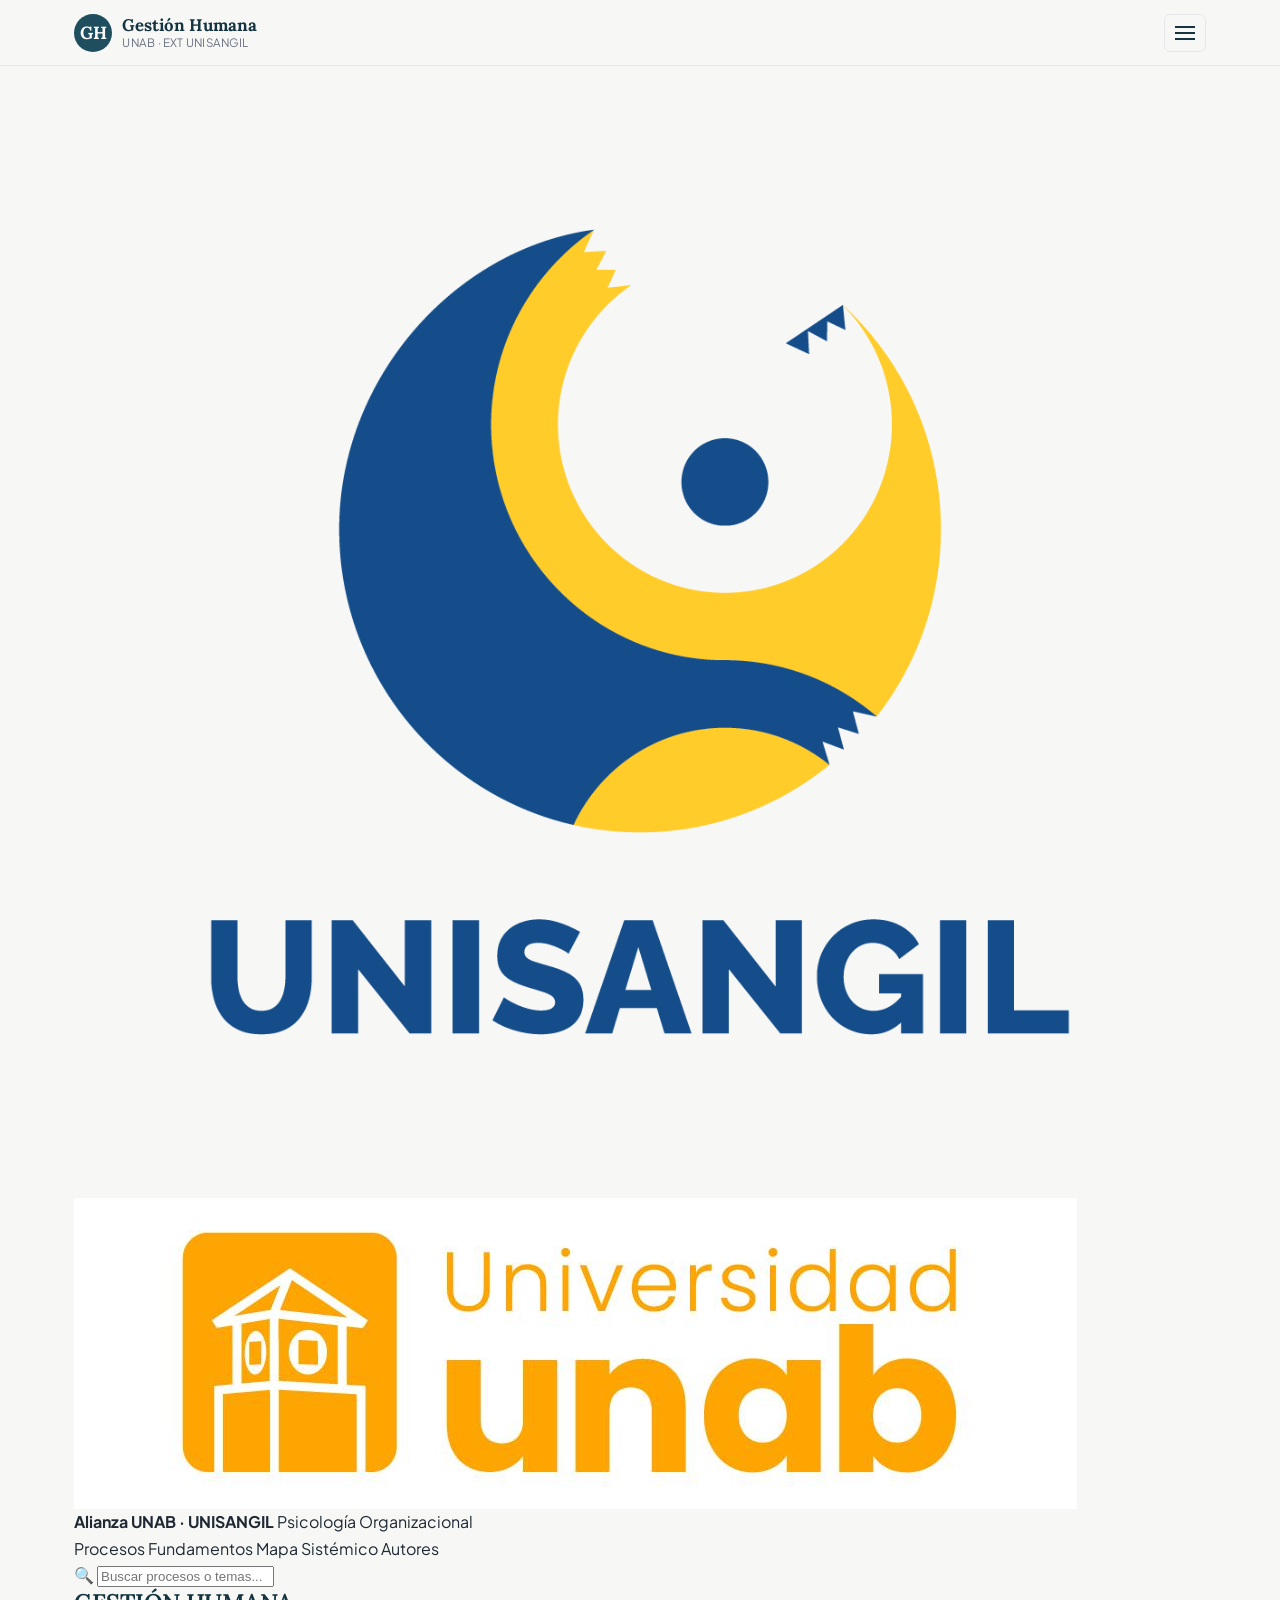
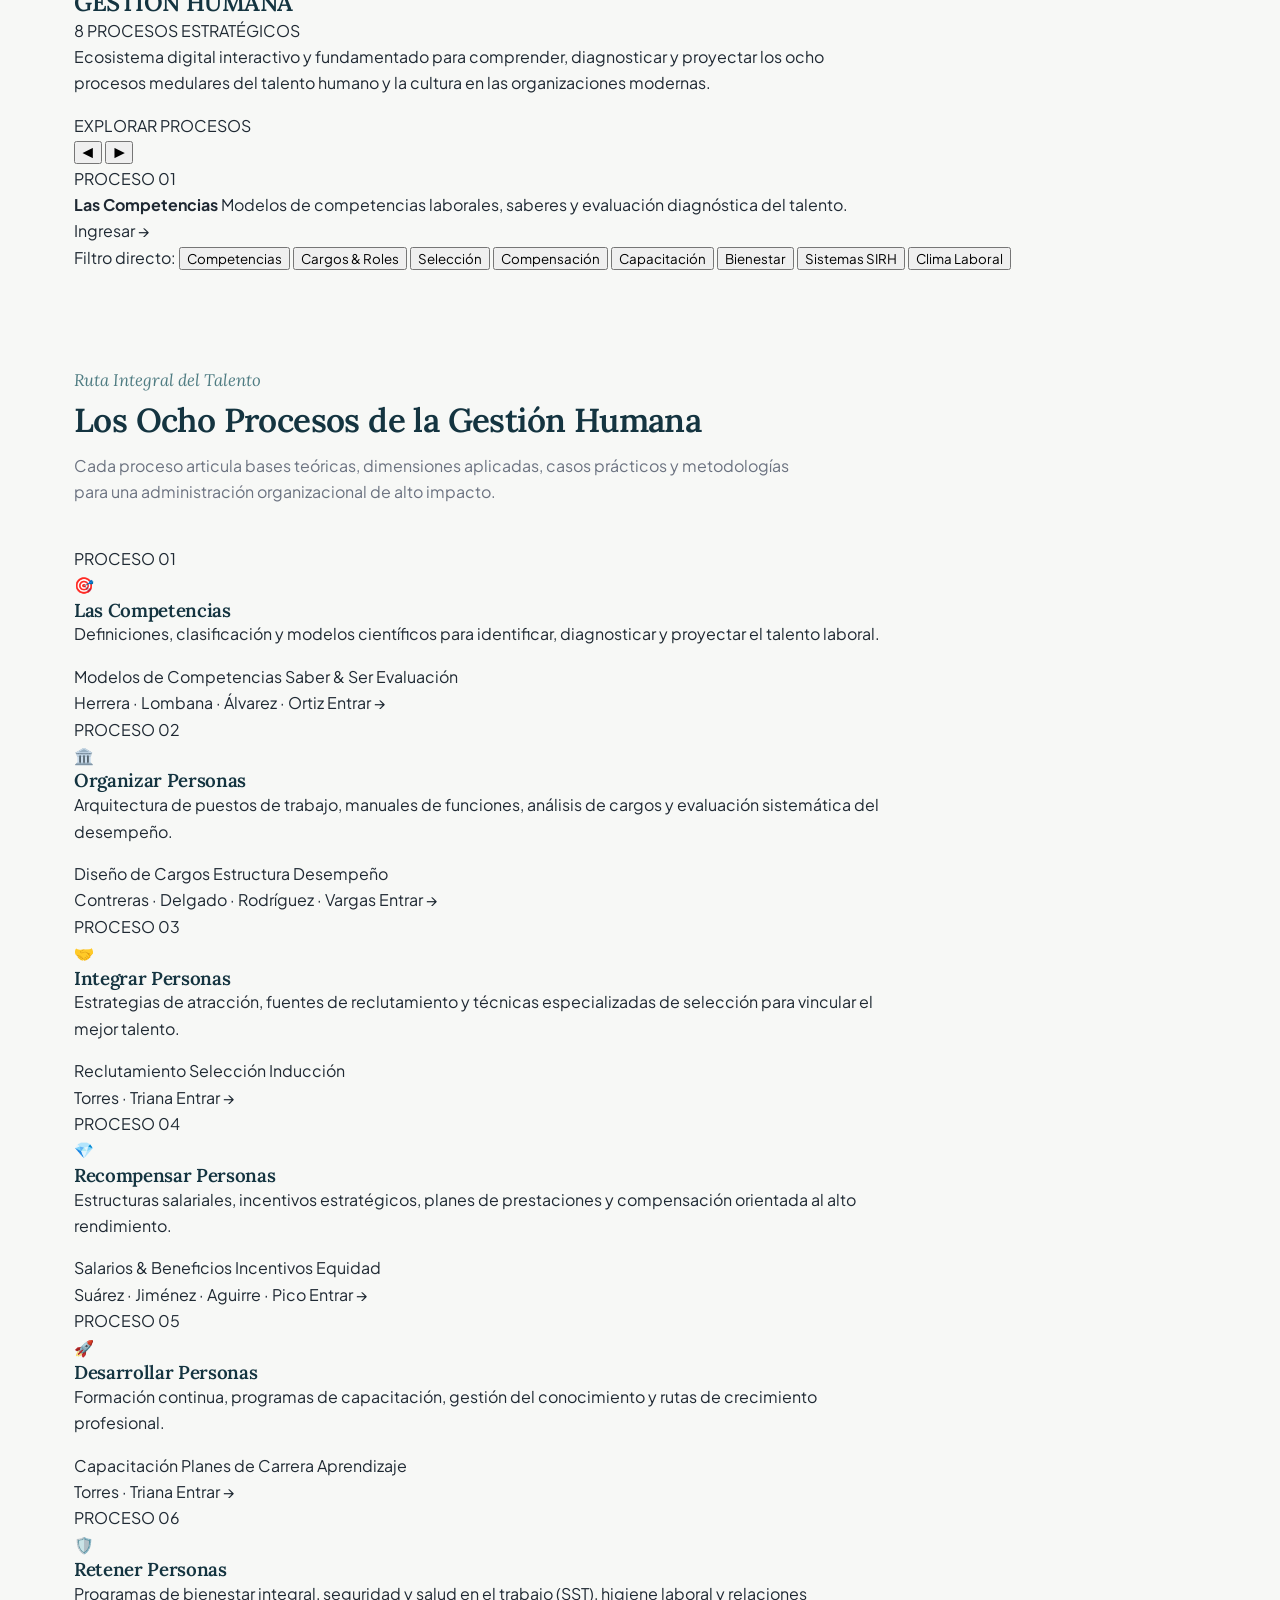
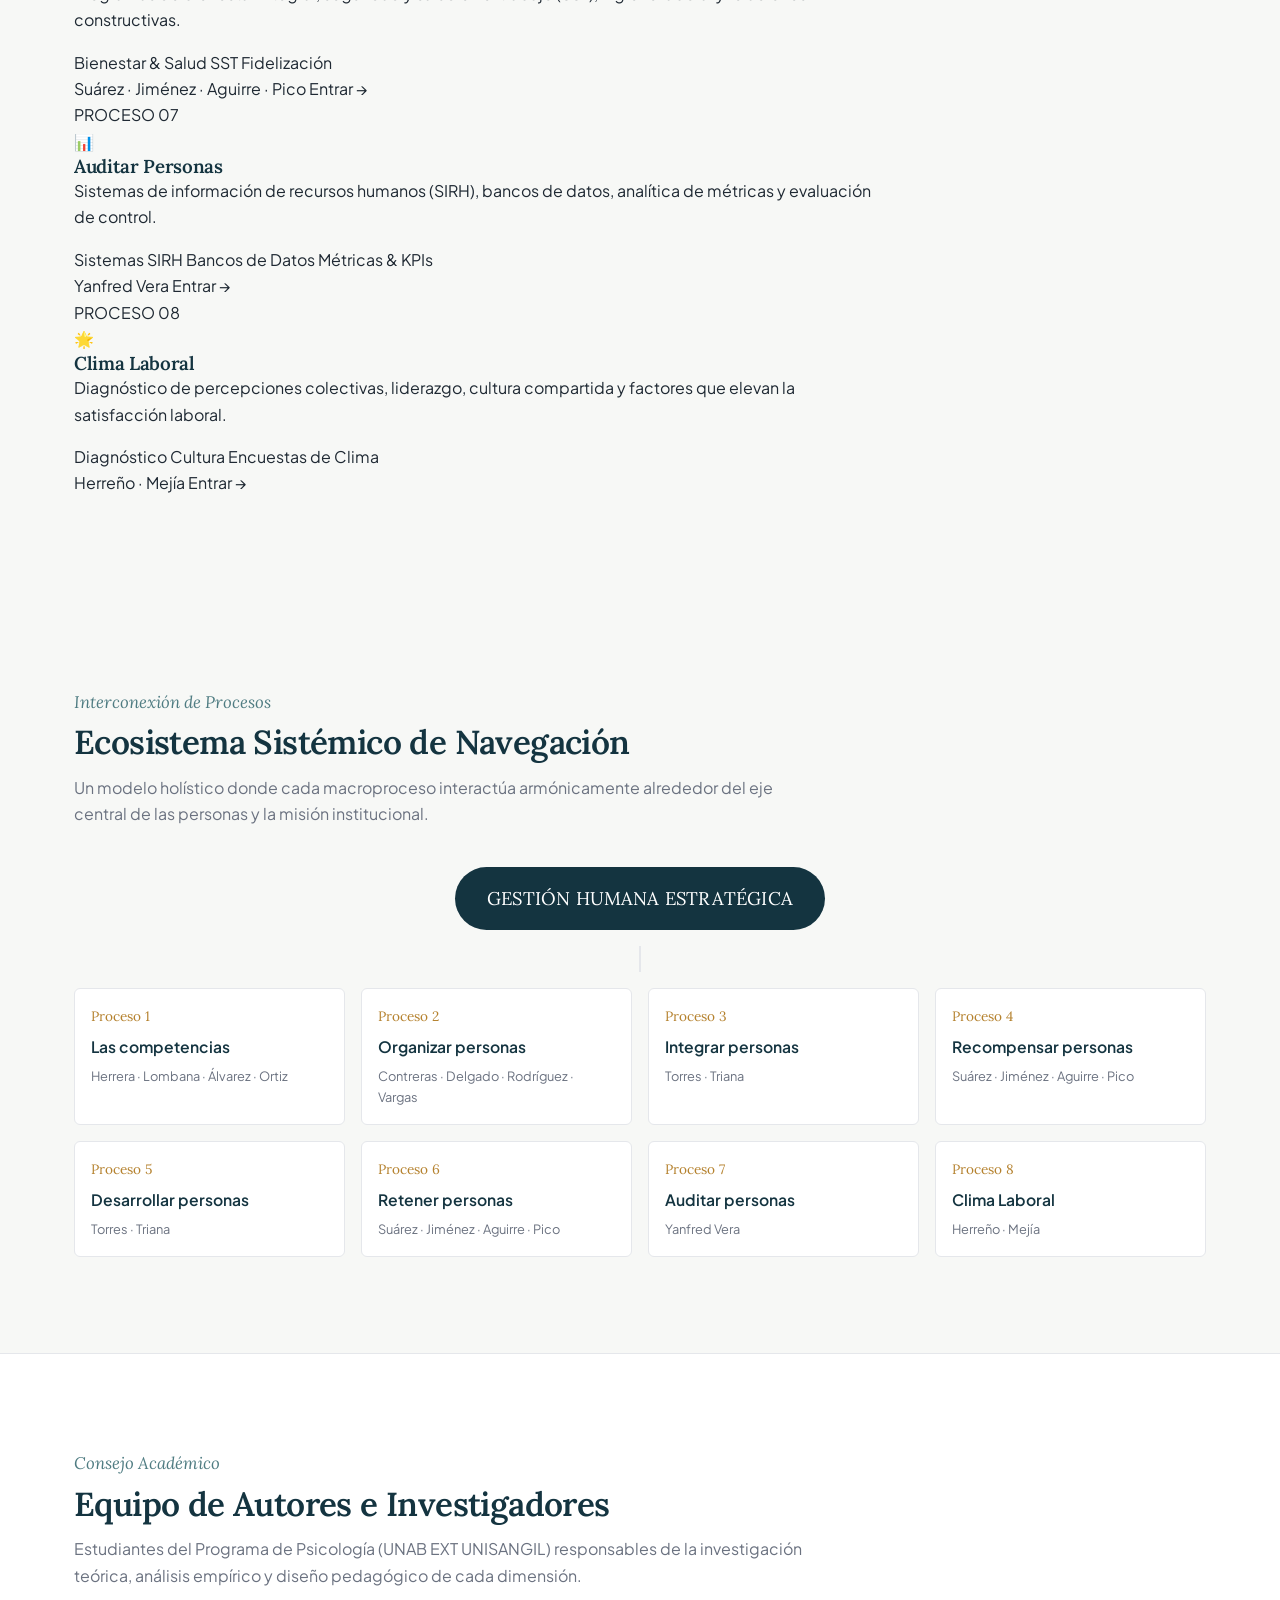
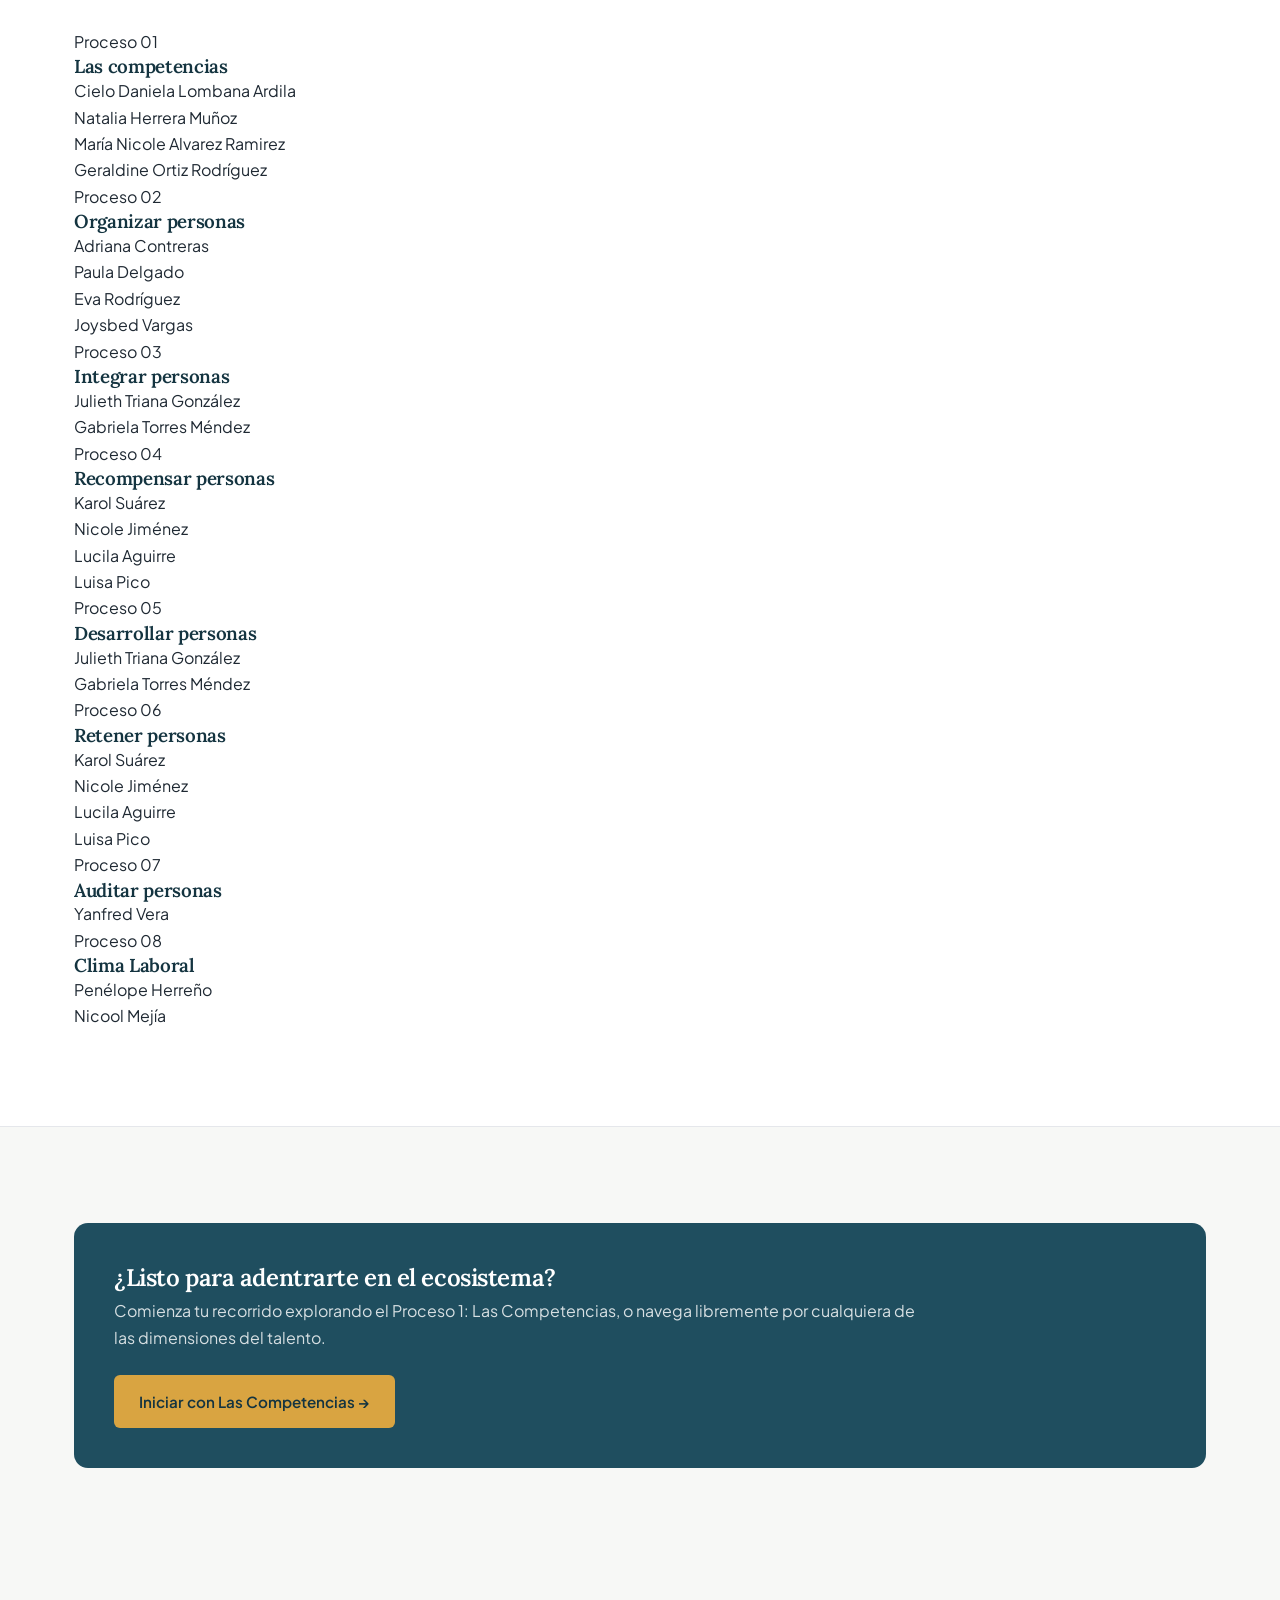
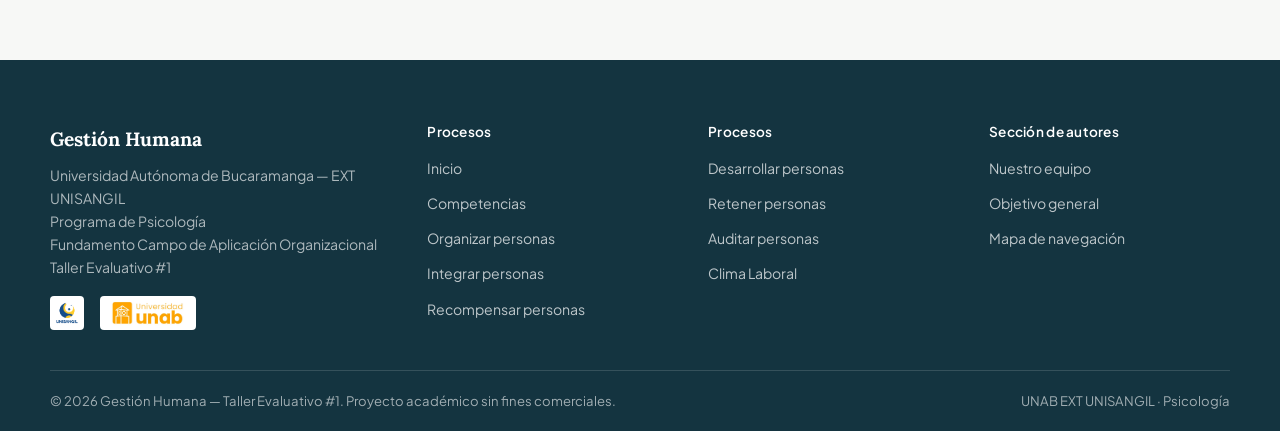
==== commit eb30859f: "configuracion de la pantalla principal" ====
--- a/index.html
+++ b/index.html
@@ -1,247 +1,543 @@
 <!DOCTYPE html>
 <html lang="es">
+
 <head>
-<meta charset="UTF-8">
-<meta name="viewport" content="width=device-width, initial-scale=1.0">
-<title>Gestión Humana | Procesos Organizacionales</title>
-<meta name="description" content="Página educativa sobre los principales procesos de la Gestión Humana: competencias, organización, integración, recompensa, desarrollo, retención, auditoría y clima laboral.">
-<link rel="icon" href="img/logo-unisangil.png">
-<link rel="stylesheet" href="css/style.css">
+  <meta charset="UTF-8">
+  <meta name="viewport" content="width=device-width, initial-scale=1.0">
+  <title>Gestión Humana | Ecosistema Estratégico de Procesos Organizacionales</title>
+  <meta name="description"
+    content="Plataforma académica e interactiva sobre los ocho procesos estratégicos de la Gestión Humana: competencias, organización, integración, recompensas, desarrollo, retención, auditoría y clima laboral. Alianza UNAB · UNISANGIL.">
+  <link rel="icon" href="img/logo-unisangil.png">
+  <link rel="stylesheet" href="css/style.css">
 </head>
+
 <body>
-<a class="skip-link" href="#main">Saltar al contenido principal</a>
-<header class="site-header" id="site-header"></header>
-
-<main id="main">
-
-  <!-- HERO -->
-  <section class="hero">
-    <div class="container hero-grid">
-      <div>
-        <span class="hero-eyebrow">Taller Evaluativo #1</span>
-        <h1>Conociendo los procesos de la Gestión Humana</h1>
-        <p class="hero-lede">Un recorrido visual e interactivo por los ocho procesos que sostienen la gestión del talento en las organizaciones, construido de manera colaborativa por estudiantes de Psicología.</p>
-        <div class="hero-meta">
-          <span><strong>Universidad:</strong> Autónoma de Bucaramanga — EXT UNISANGIL</span>
-          <span><strong>Programa:</strong> Psicología</span>
-          <span><strong>Curso:</strong> Fundamento Campo de Aplicación Organizacional</span>
-        </div>
-        <div class="hero-actions">
-          <a class="btn btn-primary" href="#mapa">Comenzar a explorar</a>
-          <a class="btn btn-outline" href="#que-es">¿Qué es la Gestión Humana?</a>
-        </div>
-        <div class="hero-logos">
-          <img src="img/logo-unisangil.png" alt="Logotipo UNISANGIL" style="height:52px;">
-          <img src="img/logo-unab.jpeg" alt="Logotipo Universidad Autónoma de Bucaramanga">
-        </div>
-      </div>
-
-      <aside class="hero-figure reveal">
-        <h3>El proyecto en cifras</h3>
-        <div class="hero-stat-list">
-          <div class="hero-stat"><span class="num">8</span><span class="label">Procesos de Gestión Humana desarrollados</span></div>
-          <div class="hero-stat"><span class="num">19</span><span class="label">Estudiantes responsables, organizados por proceso</span></div>
-          <div class="hero-stat"><span class="num">5</span><span class="label">Criterios de evaluación del taller</span></div>
-          <div class="hero-stat"><span class="num">100%</span><span class="label">Contenido fundamentado en fuentes académicas APA</span></div>
-        </div>
-      </aside>
-    </div>
-  </section>
-
-  <!-- OBJETIVO GENERAL -->
-  <section class="section section--alt" id="objetivo">
-    <div class="container">
-      <div class="section-head">
-        <span class="section-kicker">Propósito del taller</span>
-        <h2>Objetivo general</h2>
-      </div>
-      <div class="definition-block">
-        <p class="lead-quote">"Diseñar, de manera colaborativa, una página web que presente los principales procesos de la Gestión Humana, integrando fundamentos teóricos, recursos multimedia y ejemplos prácticos, con el fin de fortalecer la comprensión de la gestión del talento y las competencias del trabajo en equipo."</p>
-        <div>
-          <p>Este sitio es la respuesta a ese objetivo: cada uno de los ocho procesos cuenta con su propia sección, construida por un grupo responsable, que combina teoría, ejemplos aplicados y espacios preparados para recursos multimedia.</p>
-          <p class="text-muted">Fuente: Taller Evaluativo #1 — Conociendo los procesos de la Gestión Humana. Fundamento Campo de Aplicación Organizacional, Programa de Psicología, UNAB EXT UNISANGIL.</p>
-        </div>
-      </div>
-    </div>
-  </section>
-
-  <!-- QUÉ ES LA GESTIÓN HUMANA -->
-  <section class="section" id="que-es">
-    <div class="container">
-      <div class="section-head">
-        <span class="section-kicker">Concepto central</span>
-        <h2>¿Qué es la Gestión Humana?</h2>
-        <p>La Gestión Humana es el área de la organización encargada de administrar el talento de las personas que la conforman, desde su ingreso hasta su desarrollo y permanencia, en función de los objetivos institucionales y del bienestar de los colaboradores.</p>
-      </div>
-      <div class="grid grid-3">
-        <div class="card card--outline-top reveal">
-          <h3>Gestión del talento</h3>
-          <p>Reúne las prácticas orientadas a atraer, formar y retener a las personas que la organización necesita para cumplir su misión.</p>
-        </div>
-        <div class="card card--outline-top reveal">
-          <h3>Trabajo en equipo</h3>
-          <p>Fortalece las competencias de colaboración, comunicación y coordinación que sostienen el funcionamiento de los grupos de trabajo.</p>
-        </div>
-        <div class="card card--outline-top reveal">
-          <h3>Mirada organizacional</h3>
-          <p>Entiende a las personas como parte de un sistema mayor: estructura, cultura, clima y procesos que interactúan entre sí.</p>
-        </div>
-      </div>
-      <div class="placeholder-block reveal" style="margin-top:1.5rem;">
-        [AGREGAR DEFINICIÓN TEÓRICA FUNDAMENTADA — complementar con la definición de un autor de referencia y su cita en formato APA]
-      </div>
-    </div>
-  </section>
-
-  <!-- MAPA DE NAVEGACIÓN -->
-  <section class="section section--alt" id="mapa">
-    <div class="container">
-      <div class="section-head">
-        <span class="section-kicker">Explora el sitio</span>
-        <h2>Mapa de navegación</h2>
-        <p>Los ocho procesos de la Gestión Humana, organizados a partir del eje central. Selecciona cualquier tarjeta para entrar directamente a esa sección.</p>
-      </div>
-
-      <div class="navmap">
-        <div class="navmap-hub">GESTIÓN HUMANA</div>
-        <div class="navmap-line" aria-hidden="true"></div>
-        <div class="navmap-grid">
-          <a class="navmap-item reveal" href="pantalla/competencias.html">
-            <span class="n">Proceso 1</span><span class="t">Las competencias</span>
-            <span class="r">Herrera · Lombana · Álvarez · Ortiz</span>
-          </a>
-          <a class="navmap-item reveal" href="pantalla/organizar-personas.html">
-            <span class="n">Proceso 2</span><span class="t">Organizar personas</span>
-            <span class="r">Contreras · Delgado · Rodríguez · Vargas</span>
-          </a>
-          <a class="navmap-item reveal" href="pantalla/integrar-personas.html">
-            <span class="n">Proceso 3</span><span class="t">Integrar personas</span>
-            <span class="r">Torres · Triana</span>
-          </a>
-          <a class="navmap-item reveal" href="pantalla/recompensar-personas.html">
-            <span class="n">Proceso 4</span><span class="t">Recompensar personas</span>
-            <span class="r">Suárez · Jiménez · Aguirre · Pico</span>
-          </a>
-          <a class="navmap-item reveal" href="pantalla/desarrollar-personas.html">
-            <span class="n">Proceso 5</span><span class="t">Desarrollar personas</span>
-            <span class="r">Torres · Triana</span>
-          </a>
-          <a class="navmap-item reveal" href="pantalla/retener-personas.html">
-            <span class="n">Proceso 6</span><span class="t">Retener personas</span>
-            <span class="r">Suárez · Jiménez · Aguirre · Pico</span>
-          </a>
-          <a class="navmap-item reveal" href="pantalla/auditar-personas.html">
-            <span class="n">Proceso 7</span><span class="t">Auditar personas</span>
-            <span class="r">Yanfred Vera</span>
-          </a>
-          <a class="navmap-item reveal" href="pantalla/clima-laboral.html">
-            <span class="n">Proceso 8</span><span class="t">Clima Laboral</span>
-            <span class="r">Herreño · Mejía</span>
-          </a>
-        </div>
-      </div>
-    </div>
-  </section>
-
-  <!-- PRESENTACIÓN DE LOS 8 PROCESOS -->
-  <section class="section" id="procesos">
-    <div class="container">
-      <div class="section-head">
-        <span class="section-kicker">Recorrido completo</span>
-        <h2>Los ocho procesos de la Gestión Humana</h2>
-        <p>Cada proceso incluye definición, objetivos, características, subprocesos, ejemplos prácticos, recursos multimedia y referencias APA.</p>
-      </div>
-      <div class="grid grid-4">
-        <a class="card reveal" href="pantalla/competencias.html"><h3>1. Las competencias</h3><p>Definiciones, clasificación y modelos para determinar competencias.</p></a>
-        <a class="card reveal" href="pantalla/organizar-personas.html"><h3>2. Organizar personas</h3><p>Estructura organizacional, diseño de cargos y evaluación del desempeño.</p></a>
-        <a class="card reveal" href="pantalla/integrar-personas.html"><h3>3. Integrar personas</h3><p>Reclutamiento y selección del talento.</p></a>
-        <a class="card reveal" href="pantalla/recompensar-personas.html"><h3>4. Recompensar personas</h3><p>Remuneración, prestaciones e incentivos.</p></a>
-        <a class="card reveal" href="pantalla/desarrollar-personas.html"><h3>5. Desarrollar personas</h3><p>Formación, desarrollo, aprendizaje y gestión del conocimiento.</p></a>
-        <a class="card reveal" href="pantalla/retener-personas.html"><h3>6. Retener personas</h3><p>Bienestar, higiene, seguridad y relaciones laborales.</p></a>
-        <a class="card reveal" href="pantalla/auditar-personas.html"><h3>7. Auditar personas</h3><p>Banco de datos y sistemas de información administrativa.</p></a>
-        <a class="card reveal" href="pantalla/clima-laboral.html"><h3>8. Clima Laboral</h3><p>Diagnóstico organizacional y dimensiones del clima.</p></a>
-      </div>
-    </div>
-  </section>
-
-  <!-- EQUIPO / AUTORES -->
-  <section class="section section--alt" id="equipo">
-    <div class="container">
-      <div class="section-head">
-        <span class="section-kicker">Trabajo colaborativo</span>
-        <h2>Nuestro equipo</h2>
-        <p>Estudiantes responsables de cada proceso, agrupados según su aporte al taller.</p>
-      </div>
-      <div class="grid grid-4">
-        <div class="team-group reveal">
-          <h3>Las competencias</h3><span class="team-role">Proceso 1</span>
-          <ul><li>Natalia Herrera</li><li>Cielo Lombana</li><li>Nicole Álvarez</li><li>Geraldine Ortiz</li></ul>
-        </div>
-        <div class="team-group reveal">
-          <h3>Organizar personas</h3><span class="team-role">Proceso 2</span>
-          <ul><li>Adriana Contreras</li><li>Paula Delgado</li><li>Eva Rodríguez</li><li>Joysbed Vargas</li></ul>
-        </div>
-        <div class="team-group reveal">
-          <h3>Integrar personas</h3><span class="team-role">Proceso 3</span>
-          <ul><li>Gabriela Torres</li><li>Julieth Triana</li></ul>
-        </div>
-        <div class="team-group reveal">
-          <h3>Recompensar personas</h3><span class="team-role">Proceso 4</span>
-          <ul><li>Karol Suárez</li><li>Nicole Jiménez</li><li>Lucila Aguirre</li><li>Luisa Pico</li></ul>
-        </div>
-        <div class="team-group reveal">
-          <h3>Desarrollar personas</h3><span class="team-role">Proceso 5</span>
-          <ul><li>Gabriela Torres</li><li>Julieth Triana</li></ul>
-        </div>
-        <div class="team-group reveal">
-          <h3>Retener personas</h3><span class="team-role">Proceso 6</span>
-          <ul><li>Karol Suárez</li><li>Nicole Jiménez</li><li>Lucila Aguirre</li><li>Luisa Pico</li></ul>
-        </div>
-        <div class="team-group reveal">
-          <h3>Auditar personas</h3><span class="team-role">Proceso 7</span>
-          <ul><li>Yanfred Vera</li></ul>
-        </div>
-        <div class="team-group reveal">
-          <h3>Clima Laboral</h3><span class="team-role">Proceso 8</span>
-          <ul><li>Penélope Herreño</li><li>Nicool Mejía</li></ul>
-        </div>
-      </div>
-    </div>
-  </section>
-
-  <!-- CRITERIOS DE EVALUACIÓN -->
-  <section class="section" id="criterios">
-    <div class="container">
-      <div class="section-head">
-        <span class="section-kicker">Cómo se evalúa este taller</span>
-        <h2>Criterios de evaluación</h2>
-      </div>
-      <div class="criteria-strip">
-        <div class="criteria-pill reveal"><span class="pct">10%</span><span class="name">Calidad del contenido</span></div>
-        <div class="criteria-pill reveal"><span class="pct">10%</span><span class="name">Fundamentación teórica y APA</span></div>
-        <div class="criteria-pill reveal"><span class="pct">10%</span><span class="name">Uso de recursos multimedia</span></div>
-        <div class="criteria-pill reveal"><span class="pct">10%</span><span class="name">Creatividad y diseño</span></div>
-        <div class="criteria-pill reveal"><span class="pct">10%</span><span class="name">Trabajo colaborativo</span></div>
-      </div>
-    </div>
-  </section>
-
-  <!-- CTA FINAL -->
-  <section class="section">
-    <div class="container">
-      <div class="cta-band reveal">
-        <div>
-          <h2>¿Listo para comenzar?</h2>
-          <p>Recorre los ocho procesos de la Gestión Humana empezando por Las competencias.</p>
-        </div>
-        <a class="btn btn-accent" href="pantalla/competencias.html">Ir a Las competencias →</a>
-      </div>
-    </div>
-  </section>
-
-</main>
-
-<footer class="site-footer" id="site-footer"></footer>
-<script src="js/main.js"></script>
+  <a class="skip-link" href="#main">Saltar al contenido principal</a>
+  <header class="site-header" id="site-header"></header>
+
+  <main id="main">
+
+    <!-- ==========================================================================
+         HERO MESH — ESTILO VECTOR TEMPLATE CON PALETA INSTITUCIONAL
+         ========================================================================== -->
+    <section class="hero-mesh-stage" id="hero">
+
+      <!-- Degradado Líquido Mesh Gradient con colores del proyecto -->
+      <div class="mesh-liquid-canvas" aria-hidden="true">
+        <div class="mesh-blob mesh-blob-primary"></div>
+        <div class="mesh-blob mesh-blob-unisangil"></div>
+        <div class="mesh-blob mesh-blob-accent"></div>
+        <div class="mesh-blob mesh-blob-unab"></div>
+        <div class="mesh-blob mesh-blob-secondary"></div>
+        <div class="mesh-blob mesh-blob-glow"></div>
+      </div>
+
+      <!-- Puntos de Matriz decorativos (como en la imagen de referencia) -->
+      <div class="mesh-dot-matrix mesh-dots-top" aria-hidden="true">
+        <span></span><span></span><span></span>
+        <span></span><span></span><span></span>
+        <span></span><span></span><span></span>
+        <span></span><span></span><span></span>
+      </div>
+      <div class="mesh-dot-matrix mesh-dots-bottom" aria-hidden="true">
+        <span></span><span></span><span></span><span></span>
+        <span></span><span></span><span></span><span></span>
+      </div>
+
+      <!-- Rayas Diagonales Inferiores Derechas (//////) como en la plantilla -->
+      <div class="mesh-stripes-accent mesh-stripes-bottom" aria-hidden="true">
+        <i></i><i></i><i></i><i></i><i></i><i></i><i></i><i></i><i></i><i></i><i></i><i></i>
+      </div>
+
+      <div class="container">
+        <!-- Barra Superior Integrada con Logos UNISANGIL y UNAB -->
+        <div class="mesh-topbar">
+          <div class="mesh-logos-capsule">
+            <img src="img/logo-unisangil.png" alt="Logotipo UNISANGIL" class="mesh-logo-img-unisangil">
+            <span class="mesh-logo-divider"></span>
+            <img src="img/logo-unab.jpeg" alt="Logotipo UNAB" class="mesh-logo-img-unab">
+            <div class="mesh-logo-labels">
+              <strong>Alianza UNAB · UNISANGIL</strong>
+              <span>Psicología Organizacional</span>
+            </div>
+          </div>
+
+          <nav class="mesh-top-nav" aria-label="Navegación hero">
+            <a href="#procesos">Procesos</a>
+            <a href="#fundamentos">Fundamentos</a>
+            <a href="#mapa">Mapa Sistémico</a>
+            <a href="#equipo">Autores</a>
+          </nav>
+
+          <div class="mesh-search-box">
+            <div class="mesh-search-input-wrap">
+              <span class="mesh-search-icon" aria-hidden="true">🔍</span>
+              <input type="text" id="process-search-input" placeholder="Buscar procesos o temas..." autocomplete="off"
+                aria-label="Buscar en los procesos de gestión humana">
+              <button type="button" id="clear-search-btn" class="clear-search-btn" aria-label="Limpiar búsqueda"
+                style="display:none;">✕</button>
+            </div>
+          </div>
+        </div>
+
+        <!-- Cuerpo Central del Hero (Estilo "SHOP NOW / DISCOUNT 30%") -->
+        <div class="mesh-hero-body">
+          <div class="mesh-hero-headline-group">
+
+            <!-- Rayas Diagonales Superiores como en la imagen -->
+            <div class="mesh-stripes-accent mesh-stripes-top-elem" aria-hidden="true">
+              <i></i><i></i><i></i><i></i><i></i><i></i><i></i><i></i><i></i><i></i><i></i>
+            </div>
+
+            <!-- Título Gigante en Itálica Mayúscula -->
+            <h1 class="mesh-hero-title">GESTIÓN HUMANA</h1>
+
+            <!-- Subtítulo Destacado -->
+            <div class="mesh-hero-subtitle">8 PROCESOS ESTRATÉGICOS</div>
+
+            <!-- Línea Horizontal Sólida idéntica a la imagen de referencia -->
+            <div class="mesh-horizontal-rule"></div>
+
+            <!-- Bloque Inferior con Texto, Botón MORE INFO y Flechas ◄ ► -->
+            <div class="mesh-lower-row">
+              <p class="mesh-lede-paragraph">
+                Ecosistema digital interactivo y fundamentado para comprender, diagnosticar y proyectar los ocho
+                procesos medulares del talento humano y la cultura en las organizaciones modernas.
+              </p>
+
+              <div class="mesh-actions-bar">
+                <a href="#procesos" class="mesh-btn-more">EXPLORAR PROCESOS</a>
+
+                <!-- Flechas ◄ ► de la plantilla -->
+                <div class="mesh-nav-arrows">
+                  <button type="button" id="mesh-prev-btn" class="mesh-arrow-btn"
+                    aria-label="Proceso anterior">◀</button>
+                  <button type="button" id="mesh-next-btn" class="mesh-arrow-btn"
+                    aria-label="Proceso siguiente">▶</button>
+                </div>
+              </div>
+
+              <!-- Spotlight dinámico sincronizado con las flechas ◄ ► -->
+              <div class="mesh-spotlight-pill" id="mesh-spotlight">
+                <div class="spotlight-info">
+                  <span class="spotlight-tag" id="spotlight-num">PROCESO 01</span>
+                  <div class="spotlight-text-group">
+                    <strong id="spotlight-title">Las Competencias</strong>
+                    <span id="spotlight-desc">Modelos de competencias laborales, saberes y evaluación diagnóstica del
+                      talento.</span>
+                  </div>
+                </div>
+                <a href="pantalla/competencias.html" id="spotlight-link" class="spotlight-btn-go">Ingresar →</a>
+              </div>
+
+              <!-- Chips de filtro directo -->
+              <div class="mesh-chips-tray">
+                <span class="mesh-chips-label">Filtro directo:</span>
+                <button type="button" class="quick-chip" data-search="competencias">Competencias</button>
+                <button type="button" class="quick-chip" data-search="organizar">Cargos & Roles</button>
+                <button type="button" class="quick-chip" data-search="integrar">Selección</button>
+                <button type="button" class="quick-chip" data-search="recompensar">Compensación</button>
+                <button type="button" class="quick-chip" data-search="desarrollar">Capacitación</button>
+                <button type="button" class="quick-chip" data-search="retener">Bienestar</button>
+                <button type="button" class="quick-chip" data-search="auditar">Sistemas SIRH</button>
+                <button type="button" class="quick-chip" data-search="clima">Clima Laboral</button>
+              </div>
+
+            </div>
+          </div>
+        </div>
+
+      </div>
+    </section>
+
+    <!-- ==========================================================================
+         LOS 8 PROCESOS ESTRATÉGICOS — TARJETAS INTERACTIVAS
+         ========================================================================== -->
+    <section class="section" id="procesos">
+      <div class="container">
+        <div class="section-head">
+          <span class="section-kicker">Ruta Integral del Talento</span>
+          <h2>Los Ocho Procesos de la Gestión Humana</h2>
+          <p>Cada proceso articula bases teóricas, dimensiones aplicadas, casos prácticos y metodologías para una
+            administración organizacional de alto impacto.</p>
+        </div>
+
+        <div class="process-grid-epic" id="process-grid">
+
+          <!-- Proceso 1 -->
+          <a class="process-card-epic reveal" href="pantalla/competencias.html"
+            data-keywords="competencias habilidades saber hacer modelos conductual funcional constructivista perfiles evaluacion">
+            <div>
+              <div class="pcard-top">
+                <span class="pcard-num">PROCESO 01</span>
+                <div class="pcard-icon" aria-hidden="true">🎯</div>
+              </div>
+              <h3 class="pcard-title">Las Competencias</h3>
+              <p class="pcard-desc">Definiciones, clasificación y modelos científicos para identificar, diagnosticar y
+                proyectar el talento laboral.</p>
+              <div class="pcard-tags">
+                <span class="pcard-tag">Modelos de Competencias</span>
+                <span class="pcard-tag">Saber & Ser</span>
+                <span class="pcard-tag">Evaluación</span>
+              </div>
+            </div>
+            <div class="pcard-footer">
+              <span class="pcard-authors" title="Herrera · Lombana · Álvarez · Ortiz">Herrera · Lombana · Álvarez ·
+                Ortiz</span>
+              <span class="pcard-action">Entrar →</span>
+            </div>
+          </a>
+
+          <!-- Proceso 2 -->
+          <a class="process-card-epic reveal" href="pantalla/organizar-personas.html"
+            data-keywords="organizar diseño de cargos puestos roles funciones organigrama perfiles estructura evaluacion del desempeño">
+            <div>
+              <div class="pcard-top">
+                <span class="pcard-num">PROCESO 02</span>
+                <div class="pcard-icon" aria-hidden="true">🏛️</div>
+              </div>
+              <h3 class="pcard-title">Organizar Personas</h3>
+              <p class="pcard-desc">Arquitectura de puestos de trabajo, manuales de funciones, análisis de cargos y
+                evaluación sistemática del desempeño.</p>
+              <div class="pcard-tags">
+                <span class="pcard-tag">Diseño de Cargos</span>
+                <span class="pcard-tag">Estructura</span>
+                <span class="pcard-tag">Desempeño</span>
+              </div>
+            </div>
+            <div class="pcard-footer">
+              <span class="pcard-authors" title="Contreras · Delgado · Rodríguez · Vargas">Contreras · Delgado ·
+                Rodríguez · Vargas</span>
+              <span class="pcard-action">Entrar →</span>
+            </div>
+          </a>
+
+          <!-- Proceso 3 -->
+          <a class="process-card-epic reveal" href="pantalla/integrar-personas.html"
+            data-keywords="integrar reclutamiento seleccion atraccion talento entrevistas pruebas psicotecnicas hojas de vida induccion incorporacion">
+            <div>
+              <div class="pcard-top">
+                <span class="pcard-num">PROCESO 03</span>
+                <div class="pcard-icon" aria-hidden="true">🤝</div>
+              </div>
+              <h3 class="pcard-title">Integrar Personas</h3>
+              <p class="pcard-desc">Estrategias de atracción, fuentes de reclutamiento y técnicas especializadas de
+                selección para vincular el mejor talento.</p>
+              <div class="pcard-tags">
+                <span class="pcard-tag">Reclutamiento</span>
+                <span class="pcard-tag">Selección</span>
+                <span class="pcard-tag">Inducción</span>
+              </div>
+            </div>
+            <div class="pcard-footer">
+              <span class="pcard-authors" title="Torres · Triana">Torres · Triana</span>
+              <span class="pcard-action">Entrar →</span>
+            </div>
+          </a>
+
+          <!-- Proceso 4 -->
+          <a class="process-card-epic reveal" href="pantalla/recompensar-personas.html"
+            data-keywords="recompensar remuneracion salarios beneficios prestaciones incentivos motivacion compensacion equidad interna">
+            <div>
+              <div class="pcard-top">
+                <span class="pcard-num">PROCESO 04</span>
+                <div class="pcard-icon" aria-hidden="true">💎</div>
+              </div>
+              <h3 class="pcard-title">Recompensar Personas</h3>
+              <p class="pcard-desc">Estructuras salariales, incentivos estratégicos, planes de prestaciones y
+                compensación orientada al alto rendimiento.</p>
+              <div class="pcard-tags">
+                <span class="pcard-tag">Salarios & Beneficios</span>
+                <span class="pcard-tag">Incentivos</span>
+                <span class="pcard-tag">Equidad</span>
+              </div>
+            </div>
+            <div class="pcard-footer">
+              <span class="pcard-authors" title="Suárez · Jiménez · Aguirre · Pico">Suárez · Jiménez · Aguirre ·
+                Pico</span>
+              <span class="pcard-action">Entrar →</span>
+            </div>
+          </a>
+
+          <!-- Proceso 5 -->
+          <a class="process-card-epic reveal" href="pantalla/desarrollar-personas.html"
+            data-keywords="desarrollar formacion capacitacion entrenamiento planes de carrera aprendizaje gestion del conocimiento talento">
+            <div>
+              <div class="pcard-top">
+                <span class="pcard-num">PROCESO 05</span>
+                <div class="pcard-icon" aria-hidden="true">🚀</div>
+              </div>
+              <h3 class="pcard-title">Desarrollar Personas</h3>
+              <p class="pcard-desc">Formación continua, programas de capacitación, gestión del conocimiento y rutas de
+                crecimiento profesional.</p>
+              <div class="pcard-tags">
+                <span class="pcard-tag">Capacitación</span>
+                <span class="pcard-tag">Planes de Carrera</span>
+                <span class="pcard-tag">Aprendizaje</span>
+              </div>
+            </div>
+            <div class="pcard-footer">
+              <span class="pcard-authors" title="Torres · Triana">Torres · Triana</span>
+              <span class="pcard-action">Entrar →</span>
+            </div>
+          </a>
+
+          <!-- Proceso 6 -->
+          <a class="process-card-epic reveal" href="pantalla/retener-personas.html"
+            data-keywords="retener bienestar seguridad y salud en el trabajo sst higiene relaciones laborales ergonomia calidad de vida fidelizacion">
+            <div>
+              <div class="pcard-top">
+                <span class="pcard-num">PROCESO 06</span>
+                <div class="pcard-icon" aria-hidden="true">🛡️</div>
+              </div>
+              <h3 class="pcard-title">Retener Personas</h3>
+              <p class="pcard-desc">Programas de bienestar integral, seguridad y salud en el trabajo (SST), higiene
+                laboral y relaciones constructivas.</p>
+              <div class="pcard-tags">
+                <span class="pcard-tag">Bienestar & Salud</span>
+                <span class="pcard-tag">SST</span>
+                <span class="pcard-tag">Fidelización</span>
+              </div>
+            </div>
+            <div class="pcard-footer">
+              <span class="pcard-authors" title="Suárez · Jiménez · Aguirre · Pico">Suárez · Jiménez · Aguirre ·
+                Pico</span>
+              <span class="pcard-action">Entrar →</span>
+            </div>
+          </a>
+
+          <!-- Proceso 7 -->
+          <a class="process-card-epic reveal" href="pantalla/auditar-personas.html"
+            data-keywords="auditar auditoria banco de datos sirh sistemas de informacion metricas kpis control analitica seguimiento">
+            <div>
+              <div class="pcard-top">
+                <span class="pcard-num">PROCESO 07</span>
+                <div class="pcard-icon" aria-hidden="true">📊</div>
+              </div>
+              <h3 class="pcard-title">Auditar Personas</h3>
+              <p class="pcard-desc">Sistemas de información de recursos humanos (SIRH), bancos de datos, analítica de
+                métricas y evaluación de control.</p>
+              <div class="pcard-tags">
+                <span class="pcard-tag">Sistemas SIRH</span>
+                <span class="pcard-tag">Bancos de Datos</span>
+                <span class="pcard-tag">Métricas & KPIs</span>
+              </div>
+            </div>
+            <div class="pcard-footer">
+              <span class="pcard-authors" title="Yanfred Vera">Yanfred Vera</span>
+              <span class="pcard-action">Entrar →</span>
+            </div>
+          </a>
+
+          <!-- Proceso 8 -->
+          <a class="process-card-epic reveal" href="pantalla/clima-laboral.html"
+            data-keywords="clima laboral cultura ambiente organizacional liderazgo motivacion encuestas diagnostico satisfaccion">
+            <div>
+              <div class="pcard-top">
+                <span class="pcard-num">PROCESO 08</span>
+                <div class="pcard-icon" aria-hidden="true">🌟</div>
+              </div>
+              <h3 class="pcard-title">Clima Laboral</h3>
+              <p class="pcard-desc">Diagnóstico de percepciones colectivas, liderazgo, cultura compartida y factores que
+                elevan la satisfacción laboral.</p>
+              <div class="pcard-tags">
+                <span class="pcard-tag">Diagnóstico</span>
+                <span class="pcard-tag">Cultura</span>
+                <span class="pcard-tag">Encuestas de Clima</span>
+              </div>
+            </div>
+            <div class="pcard-footer">
+              <span class="pcard-authors" title="Herreño · Mejía">Herreño · Mejía</span>
+              <span class="pcard-action">Entrar →</span>
+            </div>
+          </a>
+
+        </div>
+      </div>
+    </section>
+
+    <!-- ==========================================================================
+         MARCO CONCEPTUAL & PILARES DE AUTOR
+         ========================================================================== -->
+
+    <!-- ==========================================================================
+         MAPA DE NAVEGACIÓN SISTÉMICO
+         ========================================================================== -->
+    <section class="section" id="mapa">
+      <div class="container">
+        <div class="section-head">
+          <span class="section-kicker">Interconexión de Procesos</span>
+          <h2>Ecosistema Sistémico de Navegación</h2>
+          <p>Un modelo holístico donde cada macroproceso interactúa armónicamente alrededor del eje central de las
+            personas y la misión institucional.</p>
+        </div>
+
+        <div class="navmap">
+          <div class="navmap-hub">GESTIÓN HUMANA ESTRATÉGICA</div>
+          <div class="navmap-line" aria-hidden="true"></div>
+          <div class="navmap-grid">
+            <a class="navmap-item reveal" href="pantalla/competencias.html">
+              <span class="n">Proceso 1</span>
+              <span class="t">Las competencias</span>
+              <span class="r">Herrera · Lombana · Álvarez · Ortiz</span>
+            </a>
+            <a class="navmap-item reveal" href="pantalla/organizar-personas.html">
+              <span class="n">Proceso 2</span>
+              <span class="t">Organizar personas</span>
+              <span class="r">Contreras · Delgado · Rodríguez · Vargas</span>
+            </a>
+            <a class="navmap-item reveal" href="pantalla/integrar-personas.html">
+              <span class="n">Proceso 3</span>
+              <span class="t">Integrar personas</span>
+              <span class="r">Torres · Triana</span>
+            </a>
+            <a class="navmap-item reveal" href="pantalla/recompensar-personas.html">
+              <span class="n">Proceso 4</span>
+              <span class="t">Recompensar personas</span>
+              <span class="r">Suárez · Jiménez · Aguirre · Pico</span>
+            </a>
+            <a class="navmap-item reveal" href="pantalla/desarrollar-personas.html">
+              <span class="n">Proceso 5</span>
+              <span class="t">Desarrollar personas</span>
+              <span class="r">Torres · Triana</span>
+            </a>
+            <a class="navmap-item reveal" href="pantalla/retener-personas.html">
+              <span class="n">Proceso 6</span>
+              <span class="t">Retener personas</span>
+              <span class="r">Suárez · Jiménez · Aguirre · Pico</span>
+            </a>
+            <a class="navmap-item reveal" href="pantalla/auditar-personas.html">
+              <span class="n">Proceso 7</span>
+              <span class="t">Auditar personas</span>
+              <span class="r">Yanfred Vera</span>
+            </a>
+            <a class="navmap-item reveal" href="pantalla/clima-laboral.html">
+              <span class="n">Proceso 8</span>
+              <span class="t">Clima Laboral</span>
+              <span class="r">Herreño · Mejía</span>
+            </a>
+          </div>
+        </div>
+      </div>
+    </section>
+
+    <!-- ==========================================================================
+         EQUIPO DE AUTORES E INVESTIGADORES
+         ========================================================================== -->
+    <section class="section section--alt" id="equipo">
+      <div class="container">
+        <div class="section-head">
+          <span class="section-kicker">Consejo Académico</span>
+          <h2>Equipo de Autores e Investigadores</h2>
+          <p>Estudiantes del Programa de Psicología (UNAB EXT UNISANGIL) responsables de la investigación teórica,
+            análisis empírico y diseño pedagógico de cada dimensión.</p>
+        </div>
+
+        <div class="team-grid-epic">
+
+          <div class="team-card-epic reveal">
+            <span class="proc-num">Proceso 01</span>
+            <h3>Las competencias</h3>
+            <ul>
+              <li>Cielo Daniela Lombana Ardila</li>
+              <li>Natalia Herrera Muñoz</li>
+              <li>María Nicole Alvarez Ramirez</li>
+              <li>Geraldine Ortiz Rodríguez</li>
+            </ul>
+          </div>
+
+          <div class="team-card-epic reveal">
+            <span class="proc-num">Proceso 02</span>
+            <h3>Organizar personas</h3>
+            <ul>
+              <li>Adriana Contreras</li>
+              <li>Paula Delgado</li>
+              <li>Eva Rodríguez</li>
+              <li>Joysbed Vargas</li>
+            </ul>
+          </div>
+
+          <div class="team-card-epic reveal">
+            <span class="proc-num">Proceso 03</span>
+            <h3>Integrar personas</h3>
+            <ul>
+              <li>Julieth Triana González</li>
+              <li>Gabriela Torres Méndez</li>
+            </ul>
+          </div>
+
+          <div class="team-card-epic reveal">
+            <span class="proc-num">Proceso 04</span>
+            <h3>Recompensar personas</h3>
+            <ul>
+              <li>Karol Suárez</li>
+              <li>Nicole Jiménez</li>
+              <li>Lucila Aguirre</li>
+              <li>Luisa Pico</li>
+            </ul>
+          </div>
+
+          <div class="team-card-epic reveal">
+            <span class="proc-num">Proceso 05</span>
+            <h3>Desarrollar personas</h3>
+            <ul>
+              <li>Julieth Triana González</li>
+              <li>Gabriela Torres Méndez</li>
+            </ul>
+          </div>
+
+          <div class="team-card-epic reveal">
+            <span class="proc-num">Proceso 06</span>
+            <h3>Retener personas</h3>
+            <ul>
+              <li>Karol Suárez</li>
+              <li>Nicole Jiménez</li>
+              <li>Lucila Aguirre</li>
+              <li>Luisa Pico</li>
+            </ul>
+          </div>
+
+          <div class="team-card-epic reveal">
+            <span class="proc-num">Proceso 07</span>
+            <h3>Auditar personas</h3>
+            <ul>
+              <li>Yanfred Vera</li>
+            </ul>
+          </div>
+
+          <div class="team-card-epic reveal">
+            <span class="proc-num">Proceso 08</span>
+            <h3>Clima Laboral</h3>
+            <ul>
+              <li>Penélope Herreño</li>
+              <li>Nicool Mejía</li>
+            </ul>
+          </div>
+
+        </div>
+      </div>
+    </section>
+
+    <!-- ==========================================================================
+         LLAMADO A LA ACCIÓN FINAL
+         ========================================================================== -->
+    <section class="section">
+      <div class="container">
+        <div class="cta-band reveal">
+          <div>
+            <h2>¿Listo para adentrarte en el ecosistema?</h2>
+            <p>Comienza tu recorrido explorando el Proceso 1: Las Competencias, o navega libremente por cualquiera de
+              las dimensiones del talento.</p>
+          </div>
+          <a class="btn btn-accent" href="pantalla/competencias.html">Iniciar con Las Competencias →</a>
+        </div>
+      </div>
+    </section>
+
+  </main>
+
+  <footer class="site-footer" id="site-footer"></footer>
+  <script src="js/main.js"></script>
 </body>
-</html>
+
+</html>
